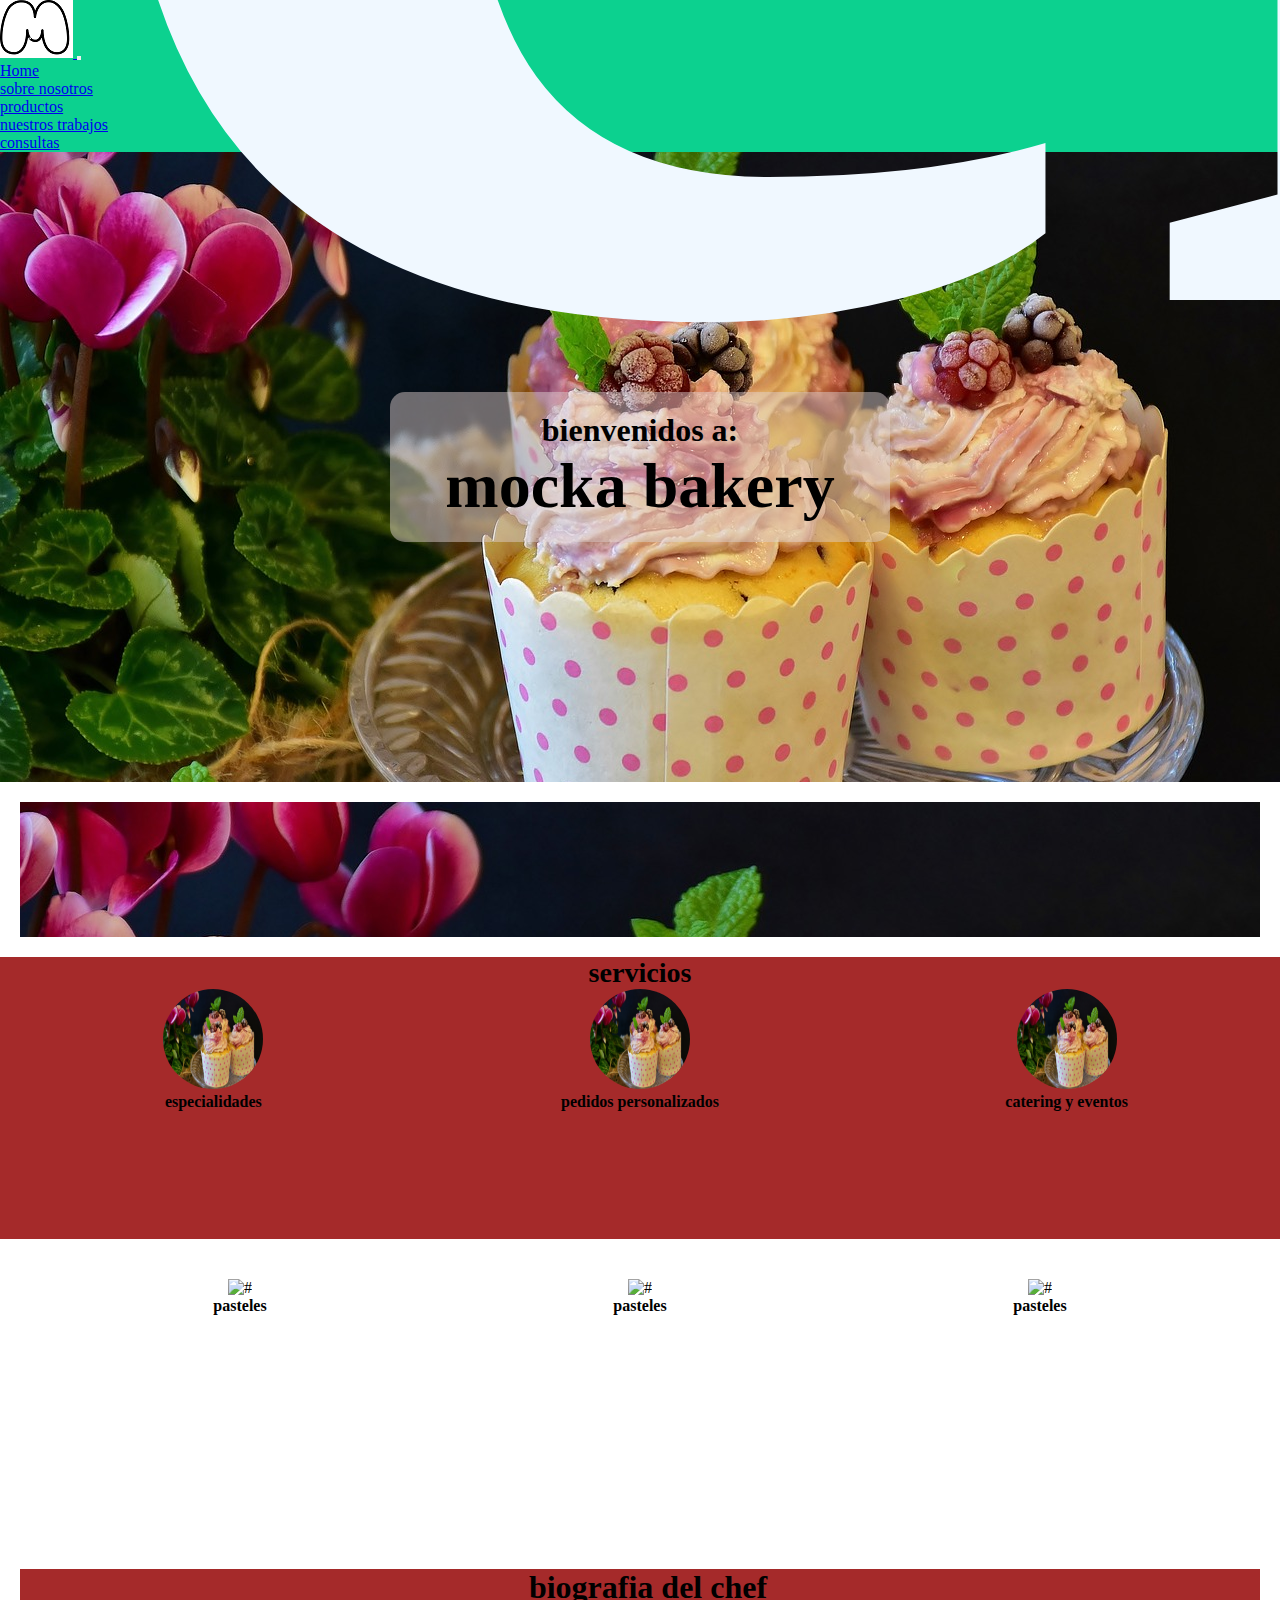
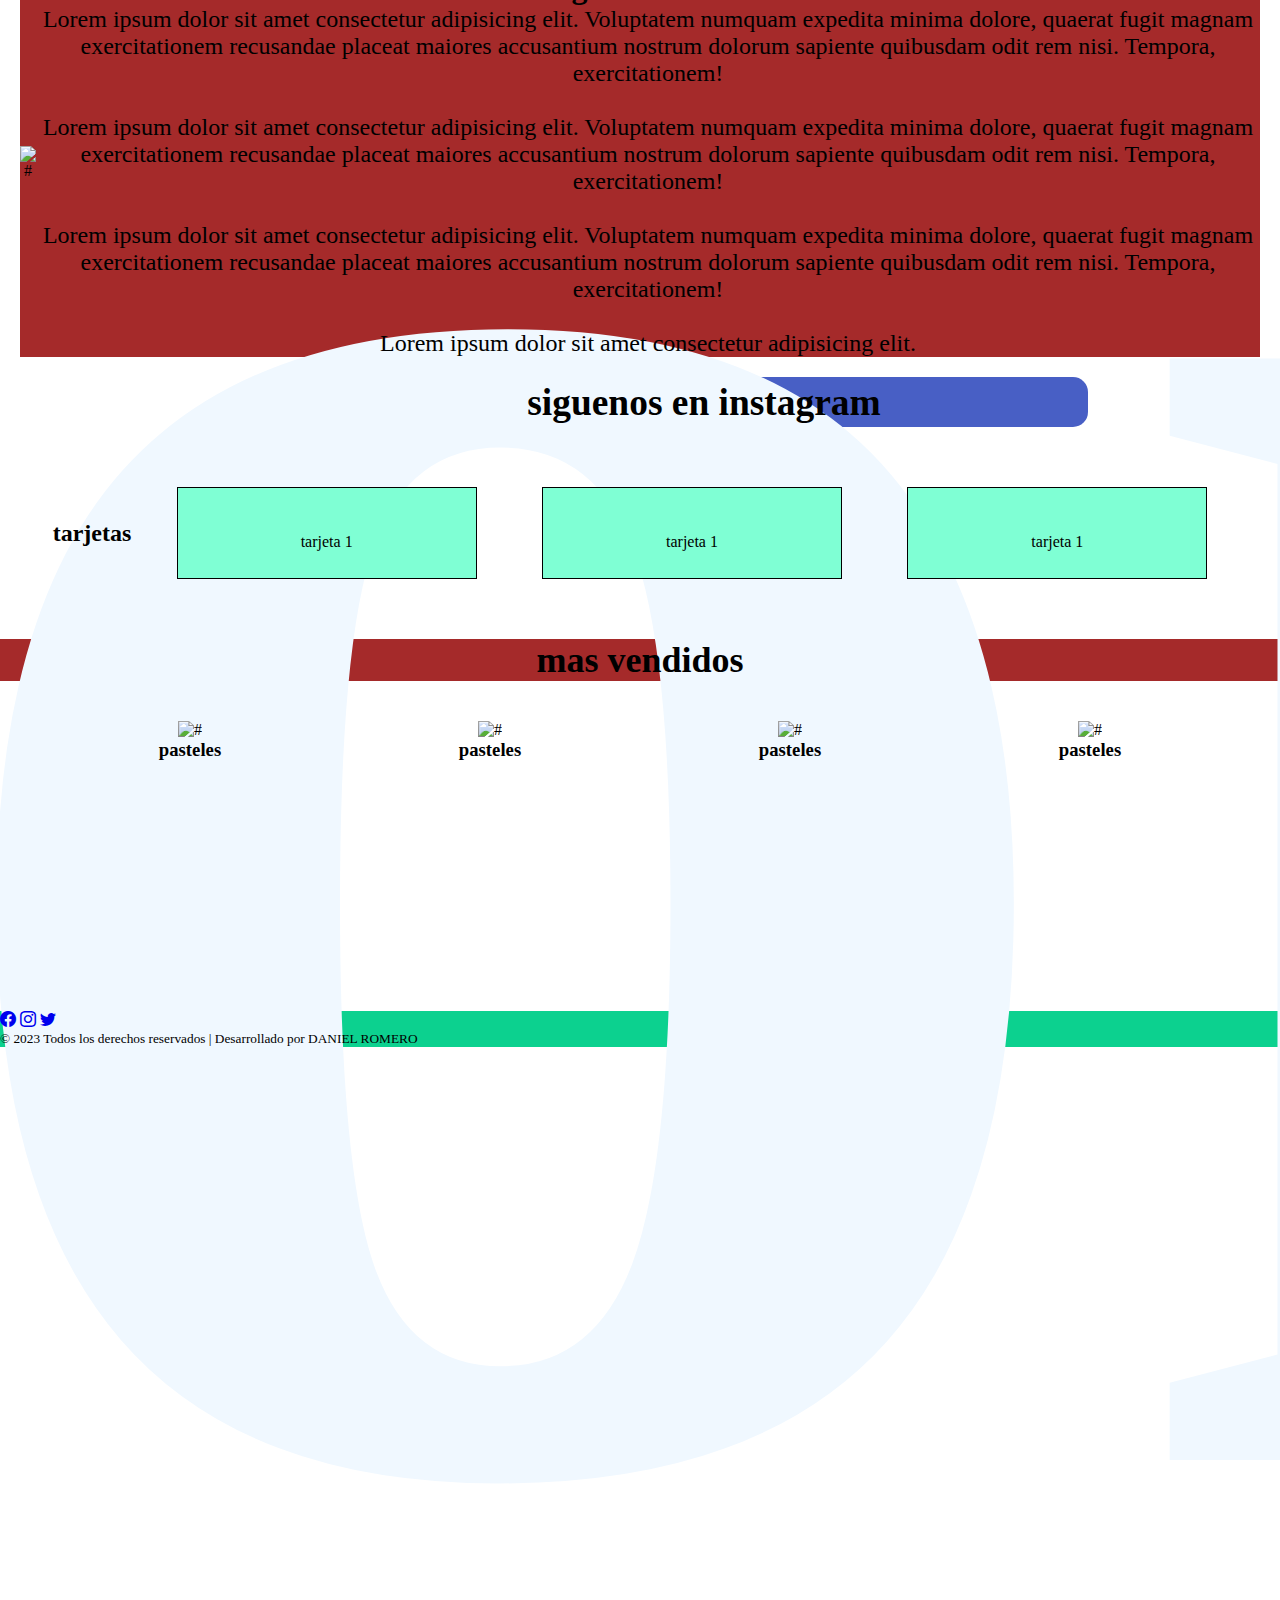
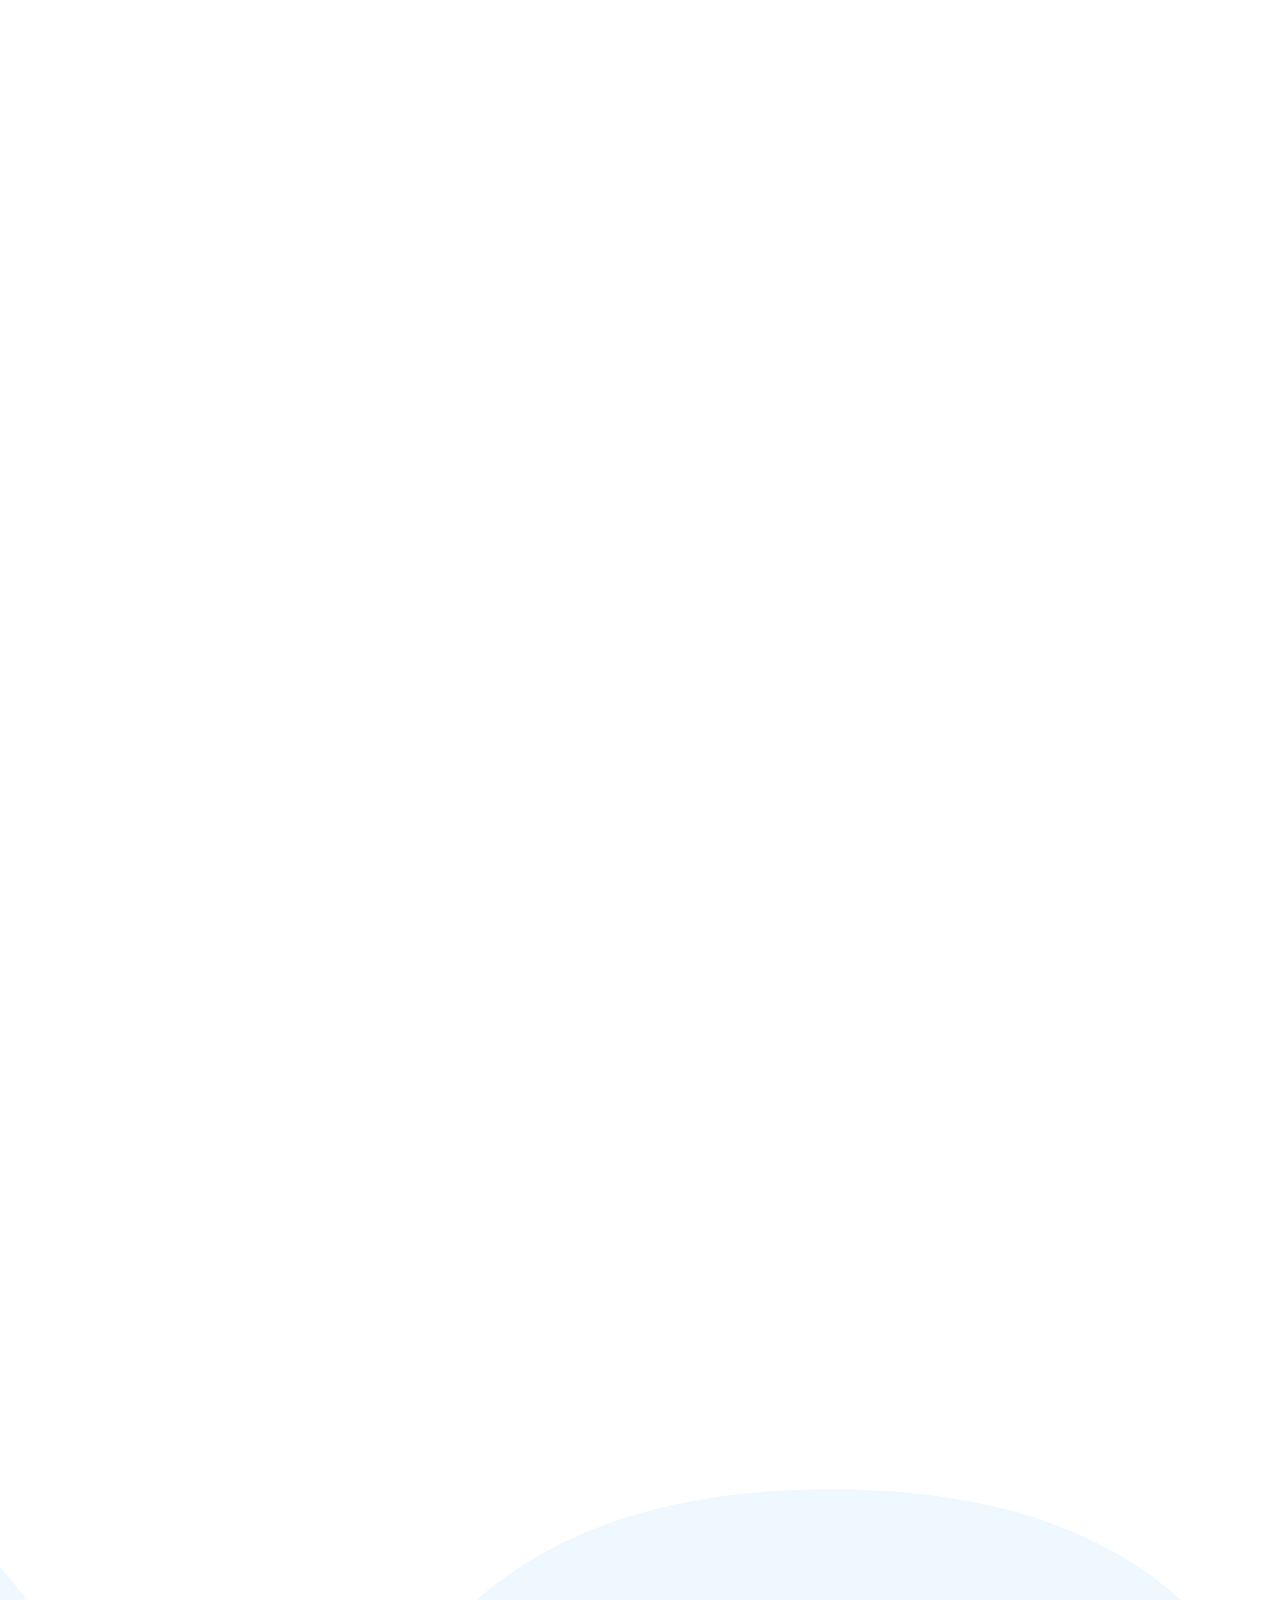
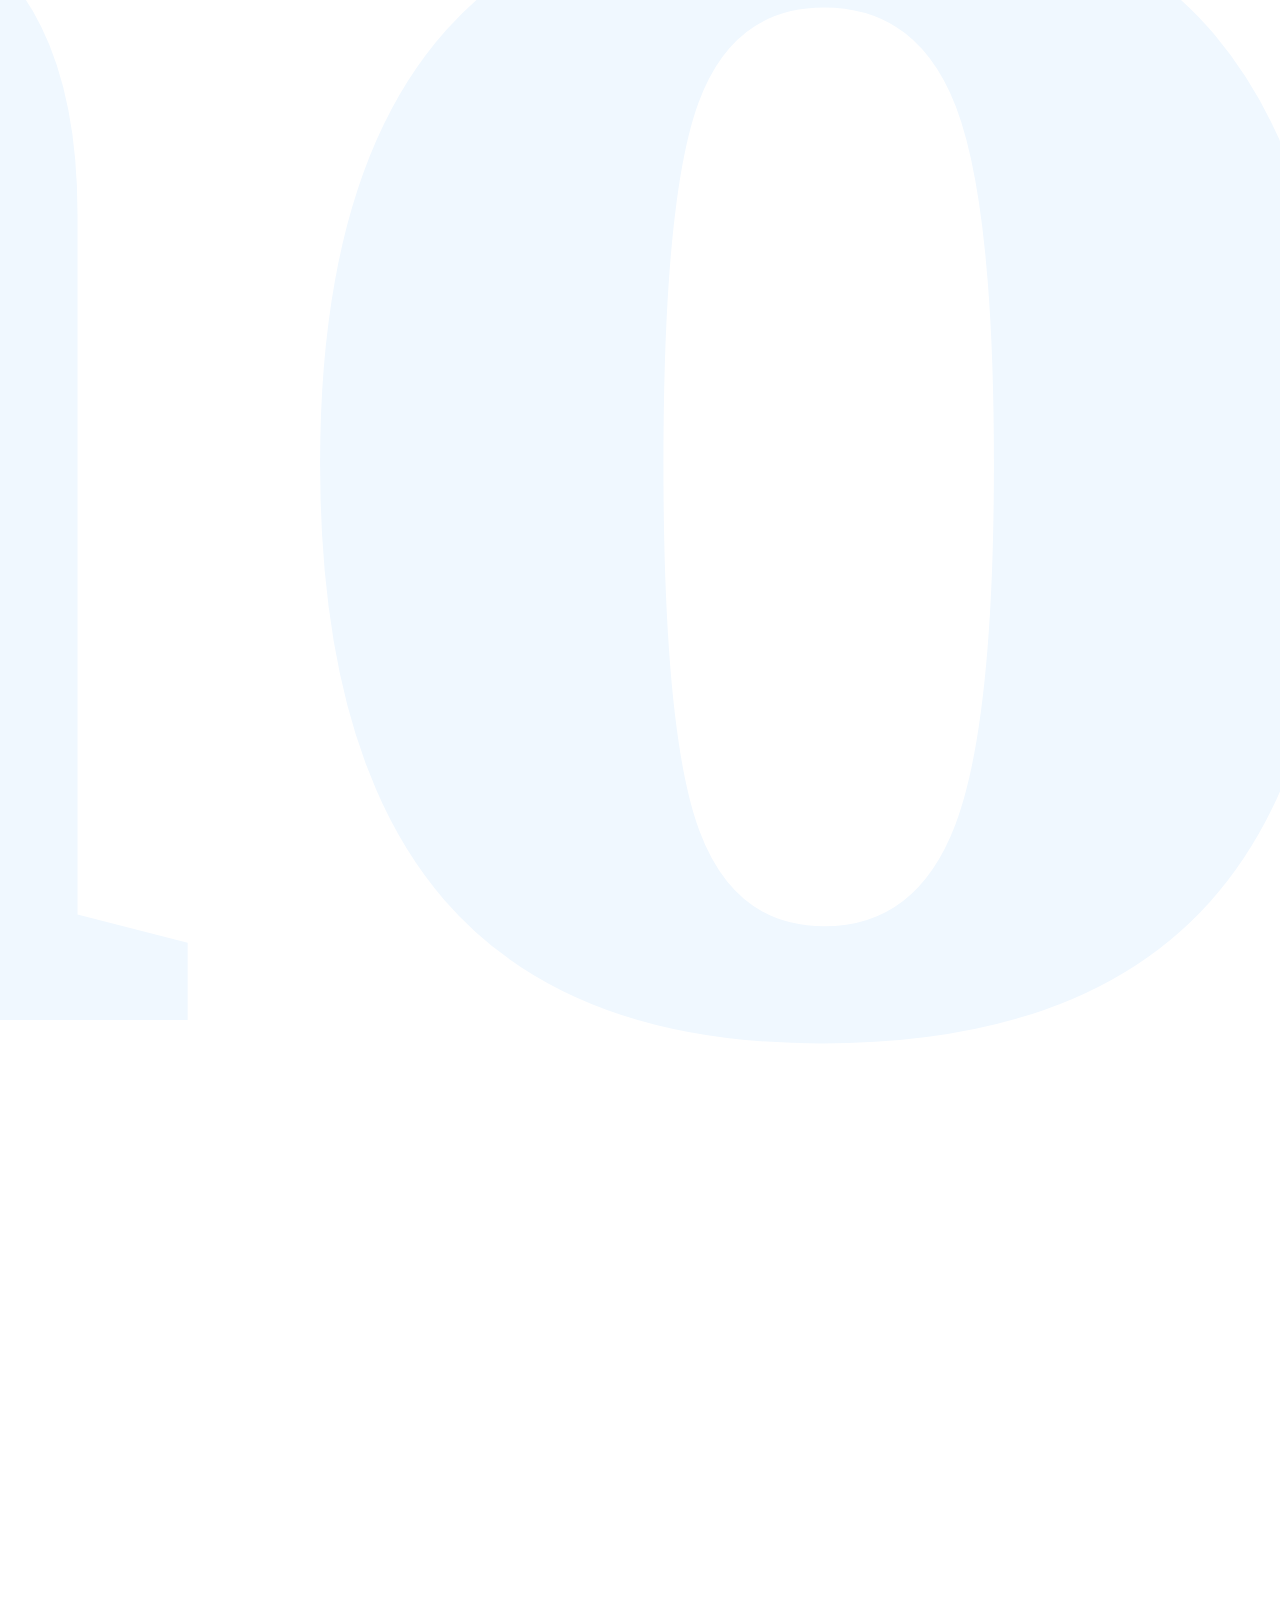
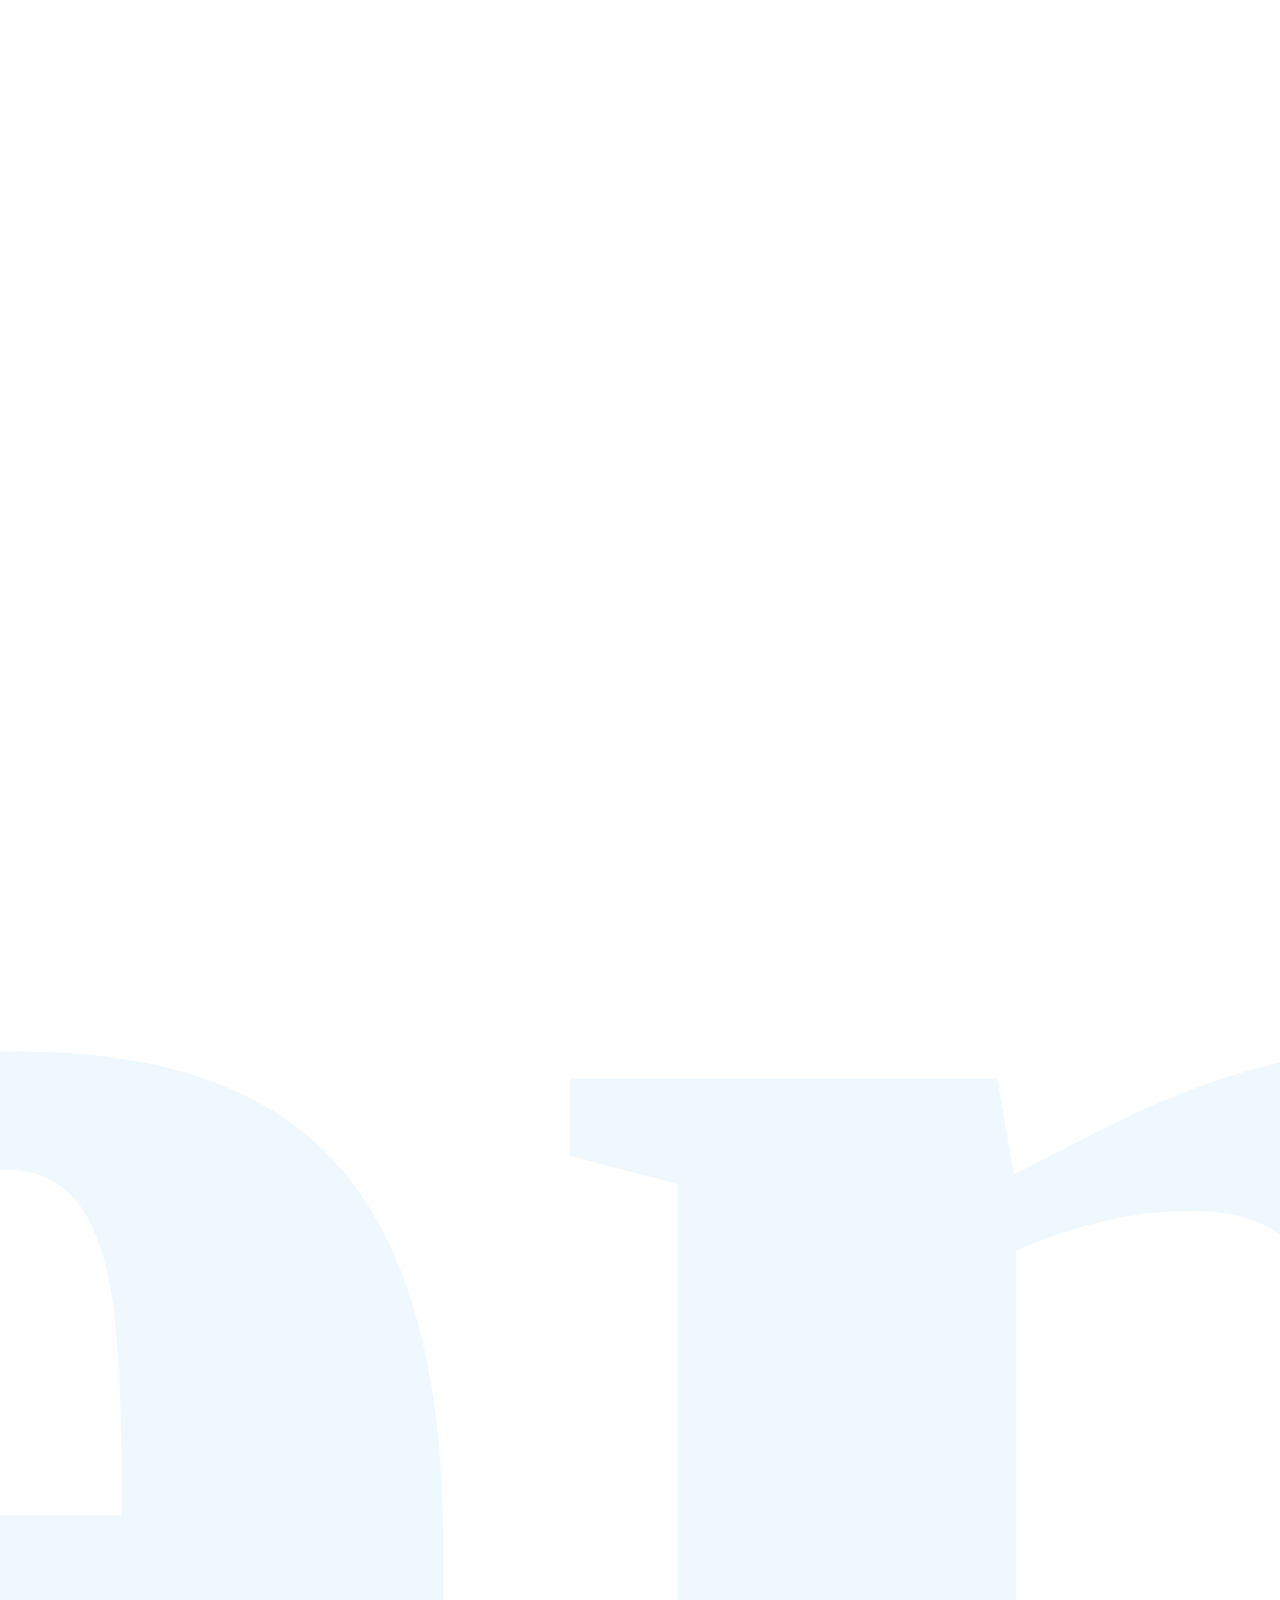
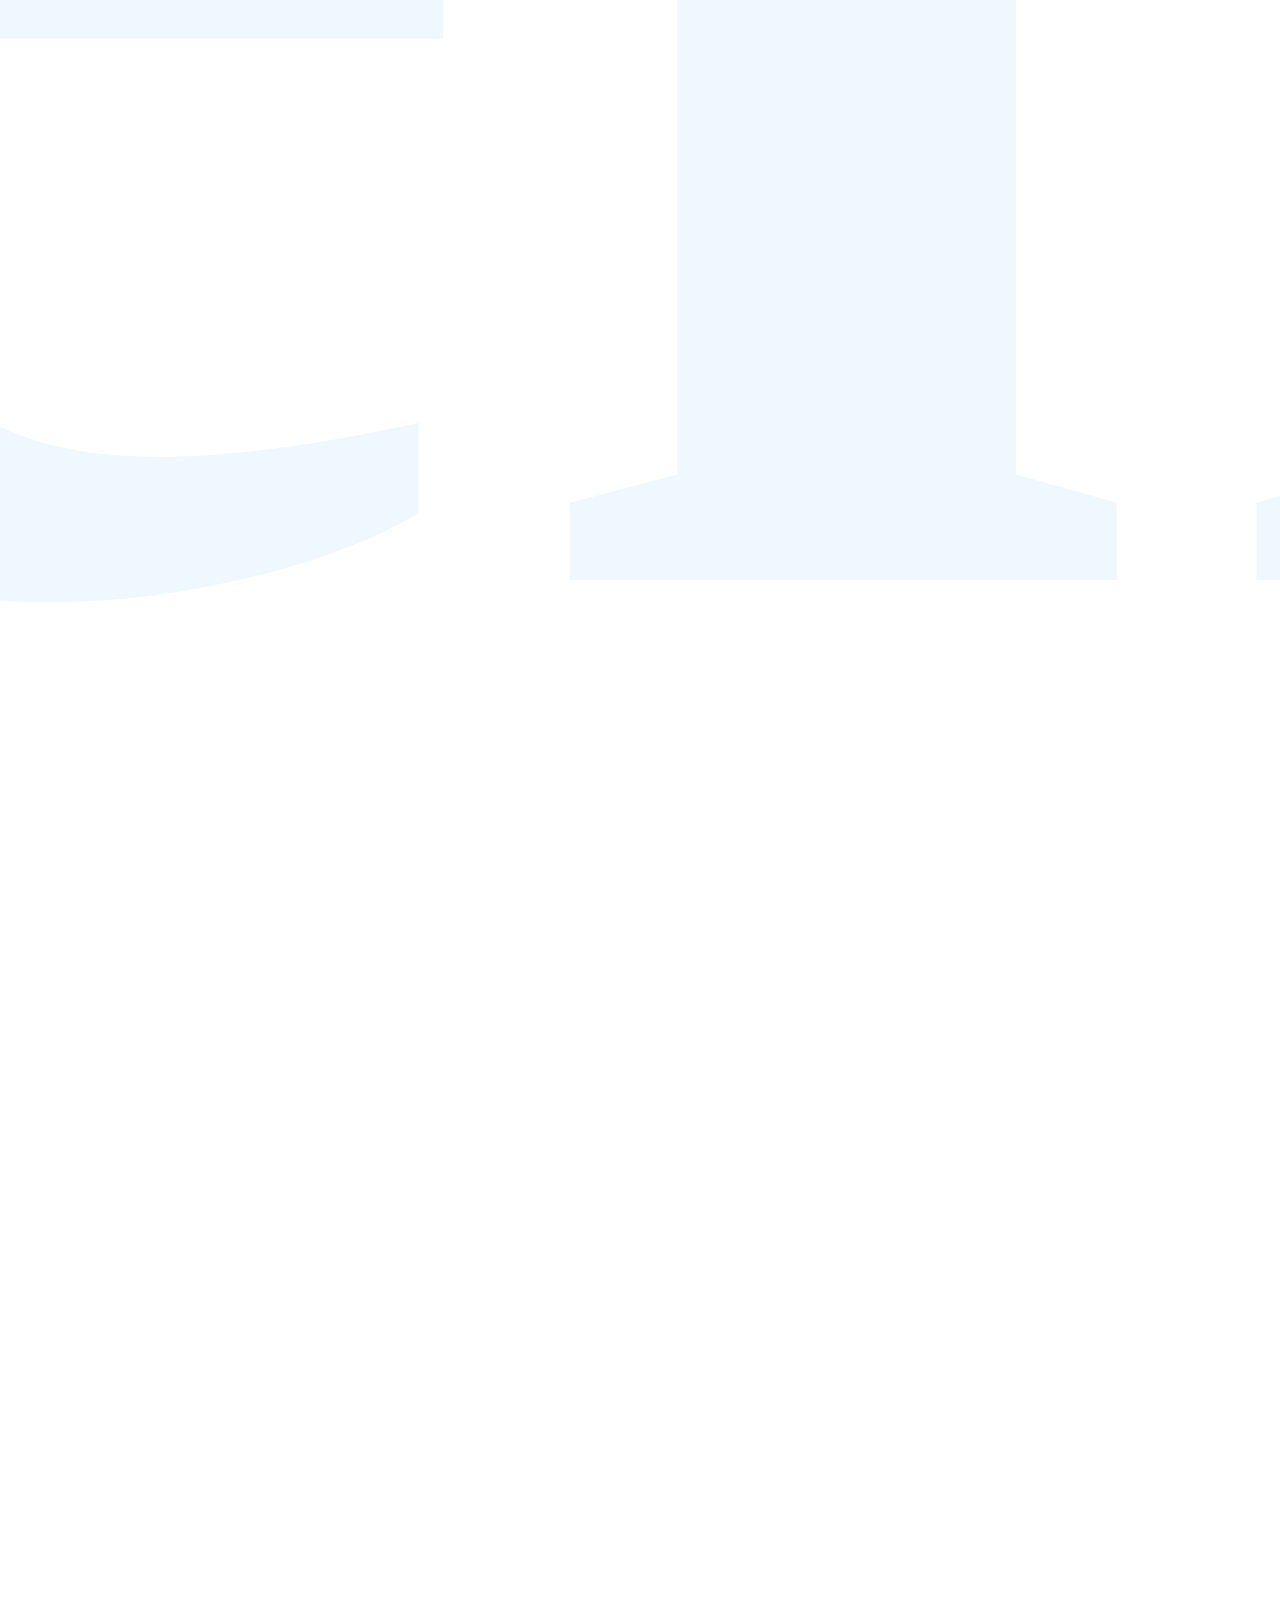
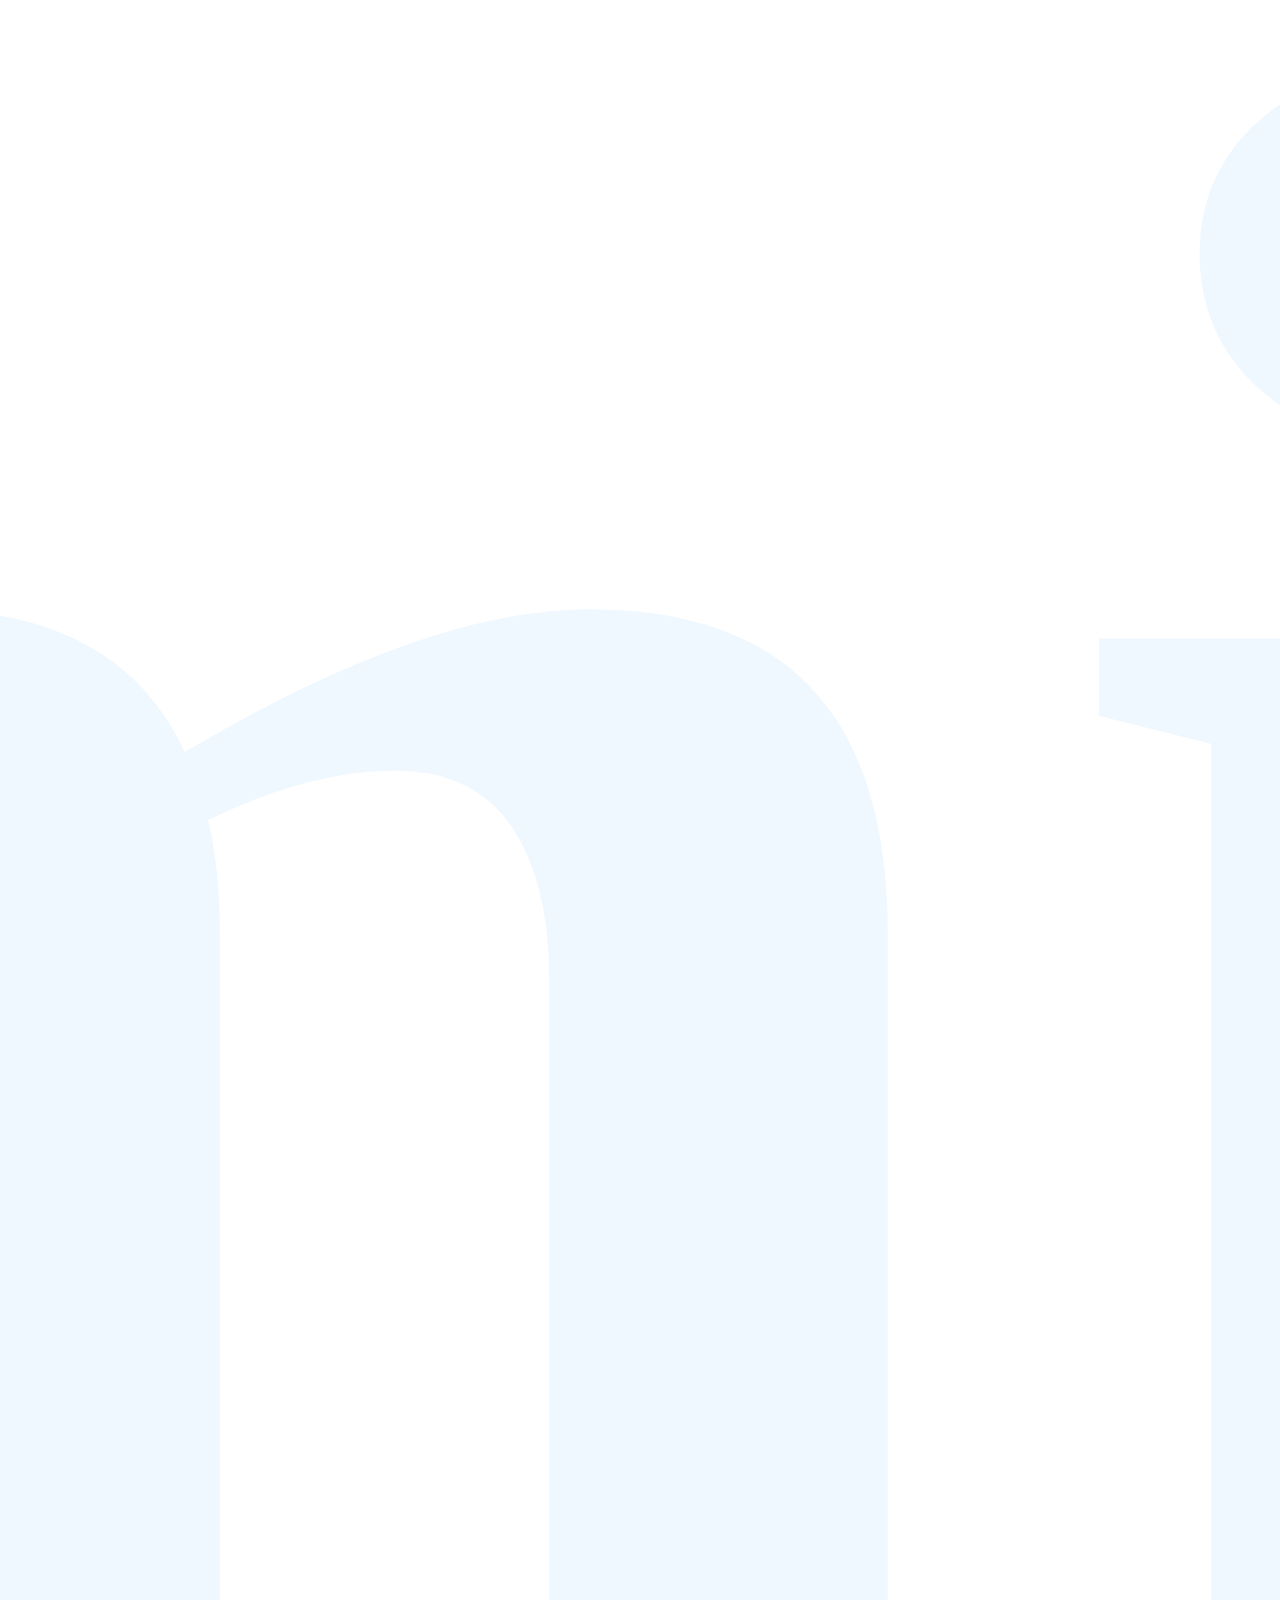
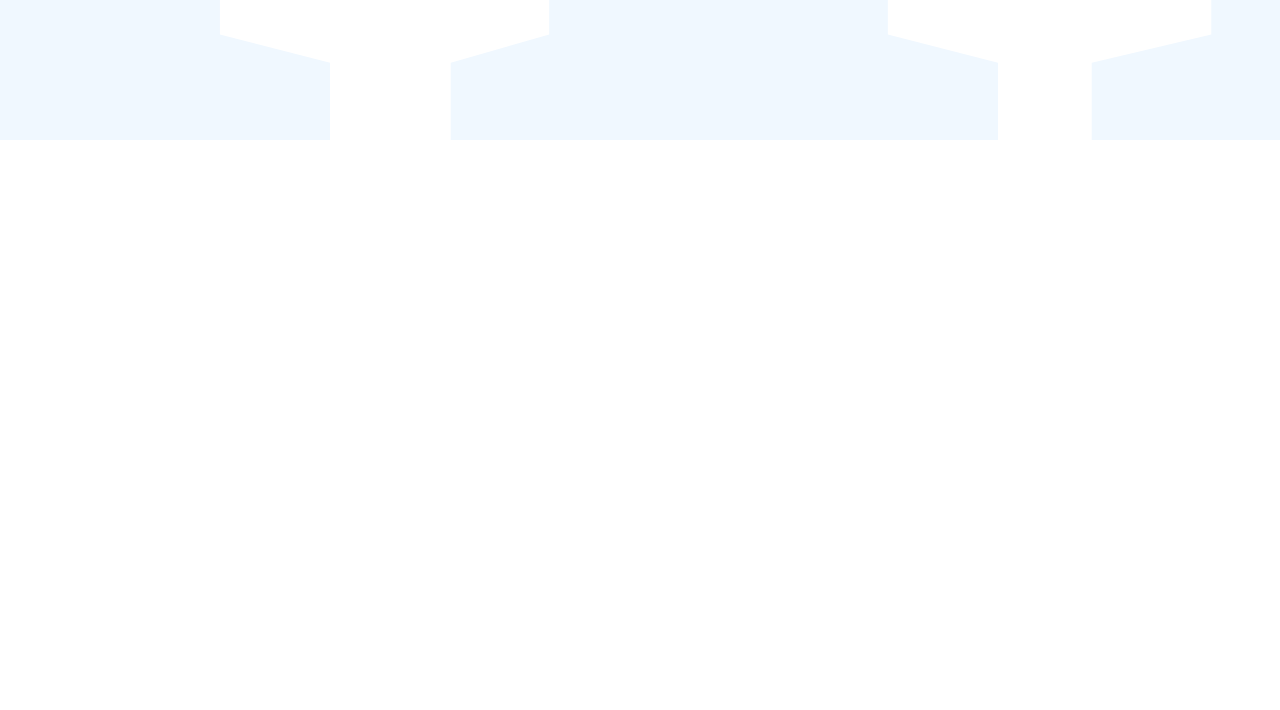
==== index.html @ 71e00505 "se agragan las carpetas del proyecto" ====
<!DOCTYPE html>
<html lang="es">
<head>
    <meta charset="UTF-8">
    <meta http-equiv="X-UA-Compatible" content="IE=edge">
    <meta name="viewport" content="width=device-width, initial-scale=1.0">
    <link href="https://cdn.jsdelivr.net/npm/bootstrap@5.3.0-alpha3/dist/css/bootstrap.min.css" rel="stylesheet" integrity="sha384-KK94CHFLLe+nY2dmCWGMq91rCGa5gtU4mk92HdvYe+M/SXH301p5ILy+dN9+nJOZ" crossorigin="anonymous">
    <link rel="stylesheet" href="https://cdn.jsdelivr.net/npm/bootstrap-icons@1.10.3/font/bootstrap-icons.css">
    <link rel="stylesheet" href="../css/style.css">
    <title>mocka bakery</title>
</head>

<body>
<!--============BARRA DE NAVEGACION============-->
  <header class="navbar navbar-expand-lg bg-body-tertiary border-bottom ">
    <div class="container"> <!--para que ocupe el 100% le agregamos -fluid al container-->
      <a class="navbar-brand" href="#">
       <img src="img/logo-provi.png" alt="" class="w-75">
       </a>
        <button class="navbar-toggler" type="button" data-bs-toggle="collapse" data-bs-target="#navbarNavDropdown" aria-controls="navbarNavDropdown" aria-expanded="false" aria-label="Toggle navigation">
          <span class="navbar-toggler-icon"></span>
        </button>
      <nav class="collapse navbar-collapse justify-content-end" id="navbarNavDropdown">
          <ul class="navbar-nav">
            <li class="nav-item">
              <a class="nav-link active" aria-current="page" href="#">Home</a>
            </li>
            <li class="nav-item">
              <a class="nav-link"  href="./pages/sobre-nosotros.html">sobre nosotros</a>
            </li>
            <li class="nav-item">
              <a class="nav-link" href="./pages/productos.html">productos</a>
            </li>
            <li class="nav-item">
              <a class="nav-link" href="./pages/nuestros-trabajos.html">nuestros trabajos</a>
            </li>
            <li class="nav-item">
              <a class="nav-link" href="./pages/consultas.html">consultas</a>
            </li>   
          </ul>
      </nav>
    </div>
  </header>

  <main>
    <section class="portada-index">
      <div class="portada-texto-index">
        <h1>bienvenidos a: <br>
          <span class="palabra-destacada">mocka bakery</span>
        </h1>
      </div>   
    </section>

    <section class="frase-index">
      <h2>pasteles y postres hecho con amor y en familia</h2>
    </section>

<!--===================SERVICIOS=========================-->

    <div class="texto-servicio">
      <h3>servicios</h3>
    </div>

    <section class="servicios">
      <div class="tarjetas-servicios">
          <img src="./img/portada-index-prov.jpg" alt="#">
          <h4>especialidades</h4>
      </div>
      <div class="tarjetas-servicios">
          <img src="./img/portada-index-prov.jpg" alt="#">
          <h4>pedidos personalizados</h4>
      </div>
      <div class="tarjetas-servicios">
          <img src="./img/portada-index-prov.jpg" alt="#">
          <h4>catering y eventos</h4>
      </div>
    </section>

<!--===============PRODUCTOS==============-->
  <section class="productos-index">
      <div class="tarjeta-producto-index">
          <img src="./img/pastelero-uniforme-decora-pastel.jpg" alt="#">
          <h4>pasteles</h4>
      </div>

       <div class="tarjeta-producto-index">
          <img src="./img/pastelero-uniforme-decora-pastel.jpg" alt="#">
          <h4>pasteles</h4>
       </div>

      <div class="tarjeta-producto-index">
          <img src="./img/pastelero-uniforme-decora-pastel.jpg" alt="#">
          <h4>pasteles</h4>
      </div>
  </section>

  <section class="seccion-chef">
      <div>
          <img src="./img/cocinero-sexo-masculino-joven-confiado-que-lleva-uniforme-cocinero-vidrios-que-cruzan-manos.jpg" alt="#">
      </div>
      <div class="biografia-chef">
          <h2 class="titulos-medianos">biografia del chef</h2>
          <p>Lorem ipsum dolor sit amet consectetur adipisicing elit. Voluptatem numquam expedita minima dolore, quaerat fugit magnam exercitationem recusandae placeat maiores accusantium nostrum dolorum sapiente quibusdam odit rem nisi. Tempora, exercitationem!
          <br><br>
          Lorem ipsum dolor sit amet consectetur adipisicing elit. Voluptatem numquam expedita minima dolore, quaerat fugit magnam exercitationem recusandae placeat maiores accusantium nostrum dolorum sapiente quibusdam odit rem nisi. Tempora, exercitationem!
          <br><br>
          Lorem ipsum dolor sit amet consectetur adipisicing elit. Voluptatem numquam expedita minima dolore, quaerat fugit magnam exercitationem recusandae placeat maiores accusantium nostrum dolorum sapiente quibusdam odit rem nisi. Tempora, exercitationem!
          <br><br>
          Lorem ipsum dolor sit amet consectetur adipisicing elit. 
          </p>
      </div>
  </section>

  <section class="frase-instagram">
      <h3>siguenos en instagram</h3>
  </section>

  <section class="tarjetas-index">
      <h2>tarjetas</h2>
      <div class="tarjetas-metodos">
          <p>tarjeta 1</p>
      </div>
      <div class="tarjetas-metodos">
          <p>tarjeta 1</p>
      </div>
      <div class="tarjetas-metodos">
          <p>tarjeta 1</p>
      </div>  
  </section>

<!--=============MAS VENDIDOS===============--> 

  <div class="mas-vendidos">
      <h2>mas vendidos</h2>
  </div>

  <section class="mas-vendidos-index">

      <div class="producto-ind">
          <img src="./img/pastelero-uniforme-decora-pastel.jpg" alt="#">
          <h3>pasteles</h3>
      </div>

      <div class="producto-ind">
          <img src="./img/pastelero-uniforme-decora-pastel.jpg" alt="#">
          <h3>pasteles</h3>
      </div>

      <div class="producto-ind">
          <img src="./img/pastelero-uniforme-decora-pastel.jpg" alt="#">
          <h3>pasteles</h3>
      </div>

      <div class="producto-ind">
          <img src="./img/pastelero-uniforme-decora-pastel.jpg" alt="#">
          <h3>pasteles</h3>
      </div>

  </section>
</main>

<!--=============FOOTER===============--> 
<footer class="bg-body-tertiary p-3">
      <div class="container text-center">
          <nav class="d-flex justify-content-evenly"> 
              <a href="https://facebook.com" target="_blank"><i class="bi bi-facebook fs-3"></i></a>
              <a href="https://instagram.com" target="_blank"><i class="bi bi-instagram fs-3"></i></a>
              <a href="https://twitter.com" target="_blank"><i class="bi bi-twitter fs-3"></i></a>
          </nav>
          <small class="text-white">
                    &copy; 2023 Todos los derechos reservados | Desarrollado por DANIEL ROMERO</small>
      </div>
</footer>
  
    
  <script src="https://cdn.jsdelivr.net/npm/bootstrap@5.3.0-alpha3/dist/js/bootstrap.bundle.min.js" integrity="sha384-ENjdO4Dr2bkBIFxQpeoTz1HIcje39Wm4jDKdf19U8gI4ddQ3GYNS7NTKfAdVQSZe" crossorigin="anonymous"></script>
</body>
</html>
---- css/style.css ----
* {
    margin: 0;
    padding: 0;
    box-sizing: border-box;
   }

   /*para eliminar viñetas*/
ul, ol{
    list-style: none;
    color: #0e0d0d;
}


.bg-body-tertiary{
    background-color:rgb(12, 209, 143) !important
}

.bg-nosotros{
    background-color: rgb(32, 207, 207);
}

.tarjeta-staff{
    width: 15rem;
    background-color: rgb(204, 243, 250);
    border-radius: 10%;
}


/** portada**/

.portada-index{
    height: 70vh;
    background-image: url(../img/portada-index-prov.jpg);
    background-size: cover;
    background-position: center;

    display: flex;
    justify-content: center;
    align-items: center;
}

.portada-texto-index{
   background-color: rgba(224, 210, 210, 0.479);
   font-family: "roboto Condensed";
    width: 500px;
    height: 150px;
    border-radius: 15px;

    text-align: center;

    display: flex;
    justify-content:center;
    align-items: center;
}

.palabra-destacada{
    font-size: 4rem;
}



.frase-index{
    font-family:"roboto Condensed";
    height: 15vh;
    background-color: rgba(211, 55, 128, 0.603);
    margin: 20px;
    border: 10px;
    
    text-align: center;

    display: flex;
    justify-content:center;
    align-items: center;
    font-size: 100rem;
    color: aliceblue;
}



@media (min-width:768px) {
    .frase-index{
        background-image: url(../img/portada-index-prov.jpg);
    }

}


/**============nuestros productos=========**/

.produto-tortas{
    display: flex;
    flex-direction: column;
    align-items: center;

    gap: 30px;

}

.produto-tortas img{
    width: 95%;
    height: 300px;
}

@media (min-width:768px){
    .produto-tortas{
        display: grid;
        grid-template-columns: repeat(2, 1fr);
        grid-template-rows: repeat();

        padding: 15px;
    }

}

@media (min-width:1024px){
    .produto-tortas{
        display: grid;
        grid-template-columns: repeat(4, 1fr);
        grid-template-rows: repeat();

        padding: 15px;
    }
}


/**galeria trabajos*/

#galeria .col-lg-4{
    margin: 0 !important;
    padding: 25px;
}

#galeria img{
    width:100%;
    height: 350px;
    border: 5px solid #ccc;
    float: left;
    margin: 15px;
    -webkit-transition: margin 0.5s ease-out;
    -moz-transition: margin 0.5s ease-out;
    -o-transition: margin 0.5s ease-out;
}
#galeria img:hover {
    border: 5px solid #fff;
    margin-top: 2px;
}

/*========servicios=======*/
.texto-servicio{
    background-color: brown;
    font-size: 1.5rem;
    display: flex;
    justify-content: center;
}

.servicios{
    background-color: brown;
    margin-bottom: 20px ;
    display: flex;
    justify-content:space-around;
    align-items:center;
    text-align: center;
}

.tarjetas-servicios {
    width: 250px;
    height: 250px;
}

.tarjetas-servicios img{
    width: 100px;
    height: 100px;
    border-radius: 50%;
}

/**PRODUCTOS INDEX**/

.productos-index{
    margin: 40px;
    display: flex;
    justify-content:space-around;
    align-items:center;
    text-align: center;
}

.tarjeta-producto-index {
    width: 250px;
    height: 250px;
}

.tarjeta-producto-index img{
    width: 100%;
    height: 100%;
}

/* ----seccion chef */

.seccion-chef{
    background-color: brown;
    margin: 20px ;
    display: flex;
    justify-content:baseline;
    align-items:center;
    text-align: center;
  }
  .seccion-chef img{
    width: 100%;
    height: 800px;
  }

.biografia-chef{
    font-family: 'Inter';
    font-size: 1.5rem;

}
.titulos-medianos{
    font-family:"roboto Condensed" ;
    font-size: 2rem;
}

/* frase instragram */

.frase-instagram{
        background-color: rgba(18, 48, 180, 0.774);
        width: 60%;
        height: 50px;
        margin-left: 25%;
        border: 10px;
        border-radius: 15px;
        
        text-align: center;
    
        display: flex;
        justify-content:center;
        align-items: center;
        font-size: 2rem;
    }

    /* tarjetas */

.tarjetas-index{
   
    margin: 20px;
    padding: 20px;
    display: flex;
    justify-content:space-around;
    align-items:center;
    text-align: center;
    
}

.tarjetas-metodos {
    background-color: aquamarine;
    width: 25%;
    height: 10px;
    margin: 20px;
    padding: 45px;
    border-color: black;
    border-width: 1px;
    border-style: solid;
    }

    /* mas vendidos */
.mas-vendidos{
    background-color: brown;
    font-size: 1.5rem;
    display: flex;
    justify-content: center;
    }

.mas-vendidos-index{
    margin: 40px;
    display: flex;
    justify-content:space-around;
    align-items:center;
    text-align: center;
    }
    
.producto-ind{
        width: 250px;
        height: 250px;
    }
.producto-ind img{
        width: 100%;
        height: 100%;
    }


    /**formulario*/

    .formulario{
        background: #18bedb;
        -webkit-background-size: cover;
        background-size: cover;
        background-attachment: fixed;
    }
    .contenedor .form .form-header .form-title{
        font-weight: normal;
        font-family: 'Roboto Condensed', sans-serif;
        color: #ccc;
    }
    
    .contenedor .form .form-header .form-title span{
    color: #fff;
    
    }
    
    .contenedor .form {
        background: rgba(0,0,0,0. .6);
        width: 90%;
        max-width: 650px;
        margin: auto;
        padding: 5px 35px;
        margin-top: 30px;
        padding-bottom: 30px;
        border-radius: 3px;
    }
    
    .contenedor .form .form-label{
        display: block;
        color: #ff8516;
        font-size: 16px;
        font-family: 'Roboto Condensed', sans-serif;
    
    }
    
    .contenedor .form .form-input .form-textarea{
        background: rgba(0,0,0,0. .7);
        border: none;
        outline: none;
        border-bottom: 2px solid #ff851b;
        width: 100px;
        padding: 12px;
        margin-bottom: 20px;
        border-radius: 2px;
        font-size: 14px;
        color: #fff;
        font-family: roboto;
    }
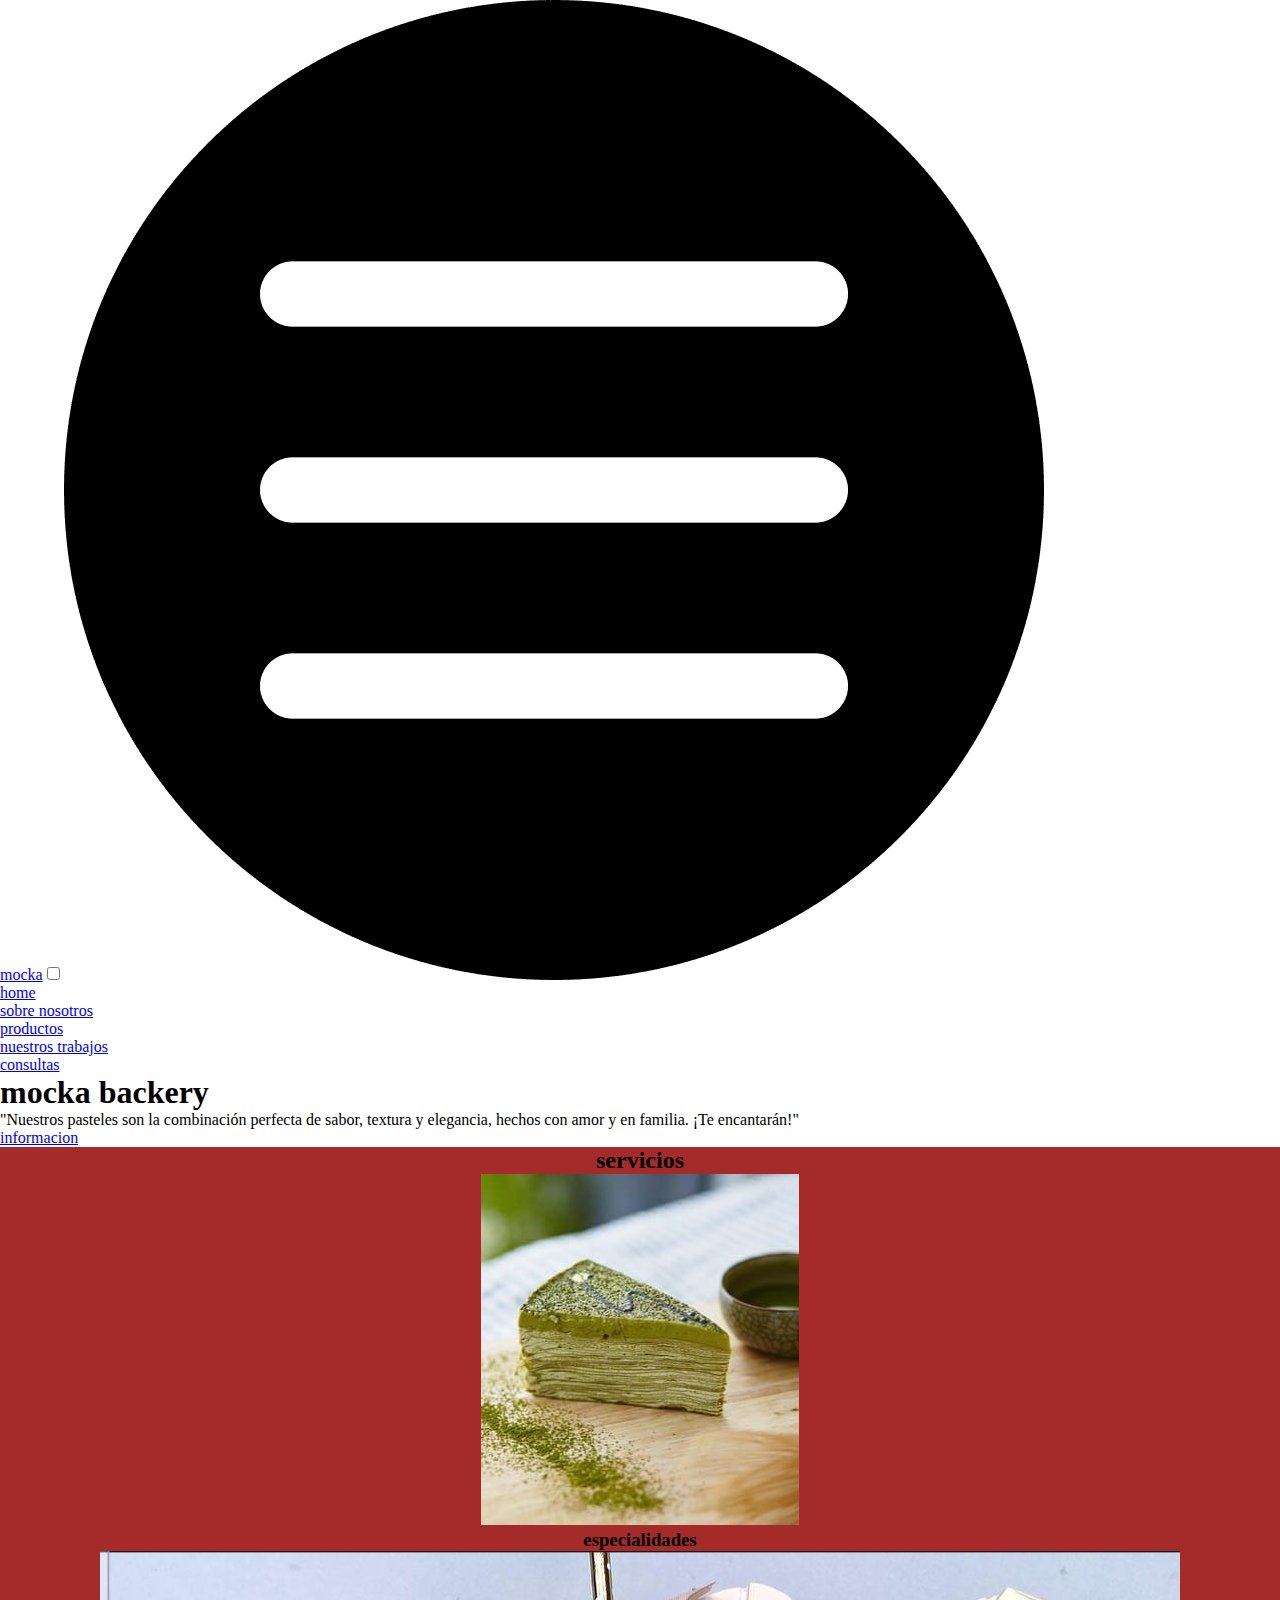
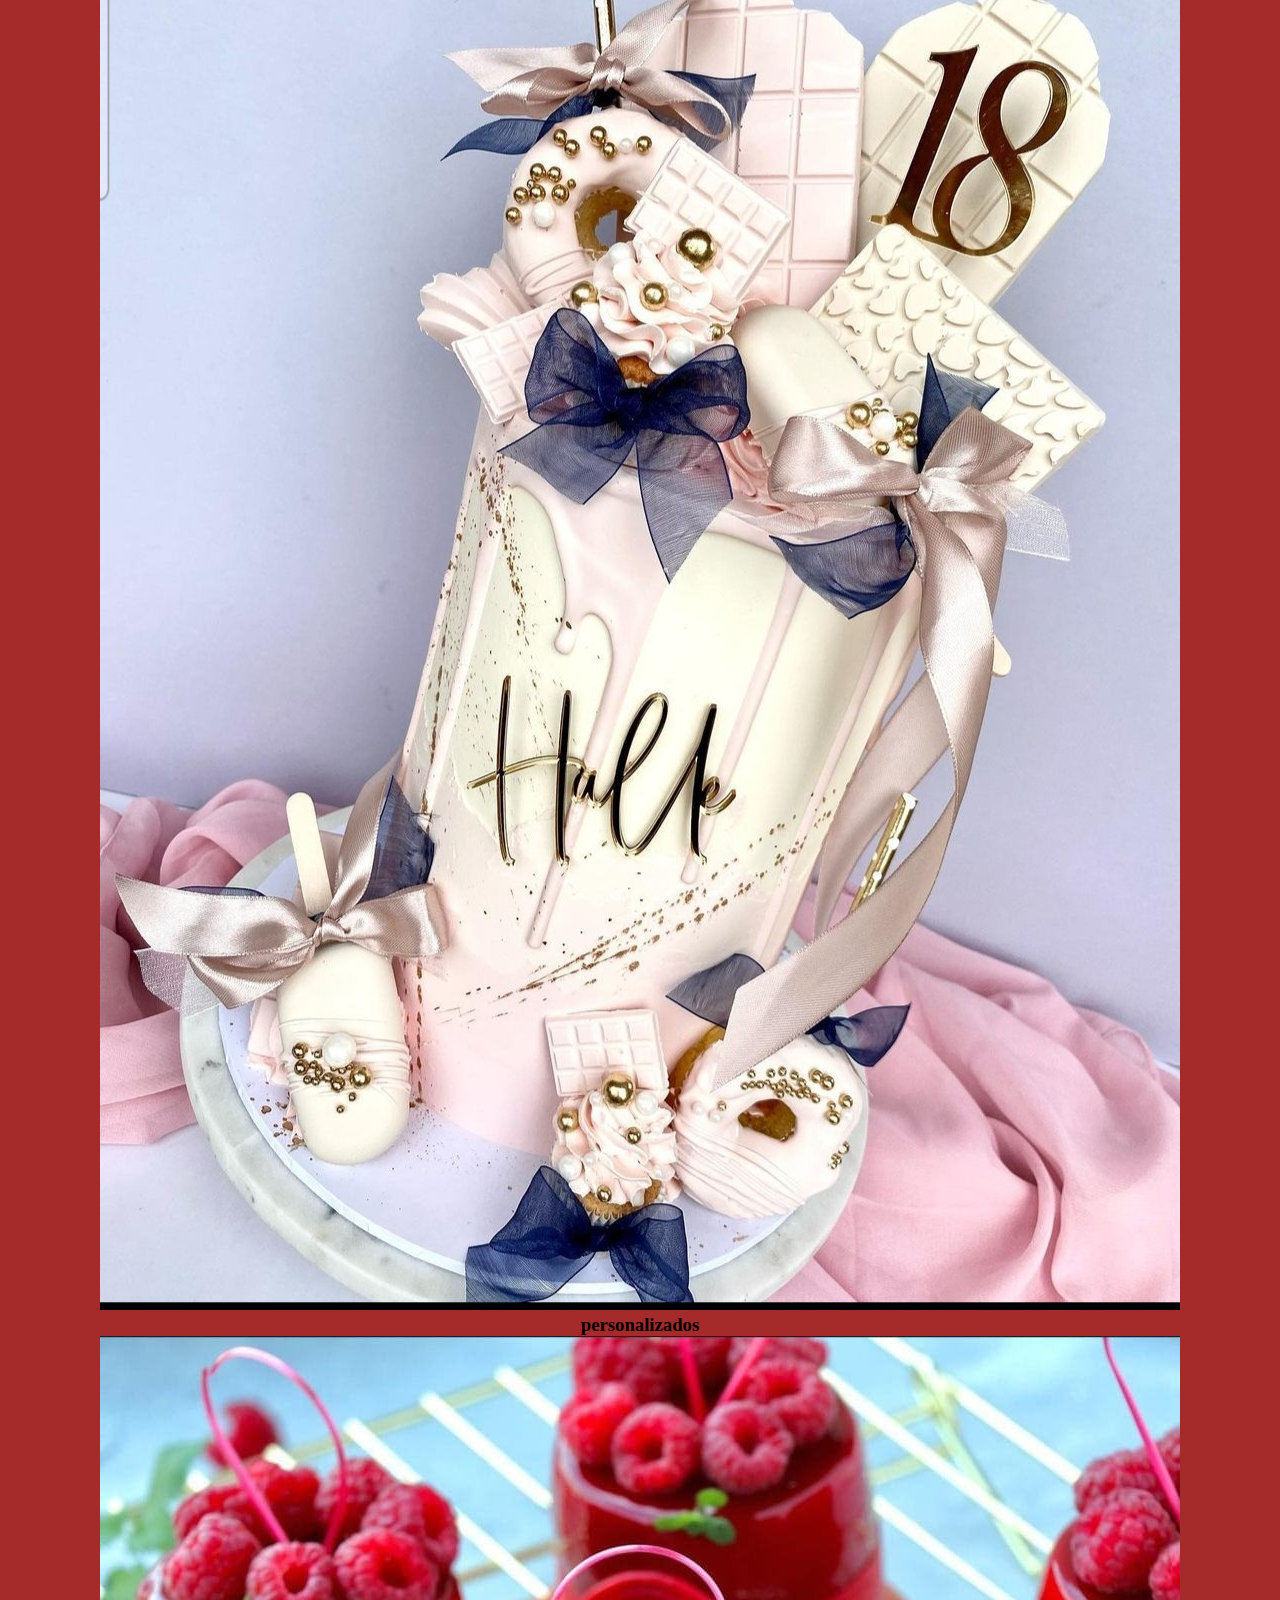
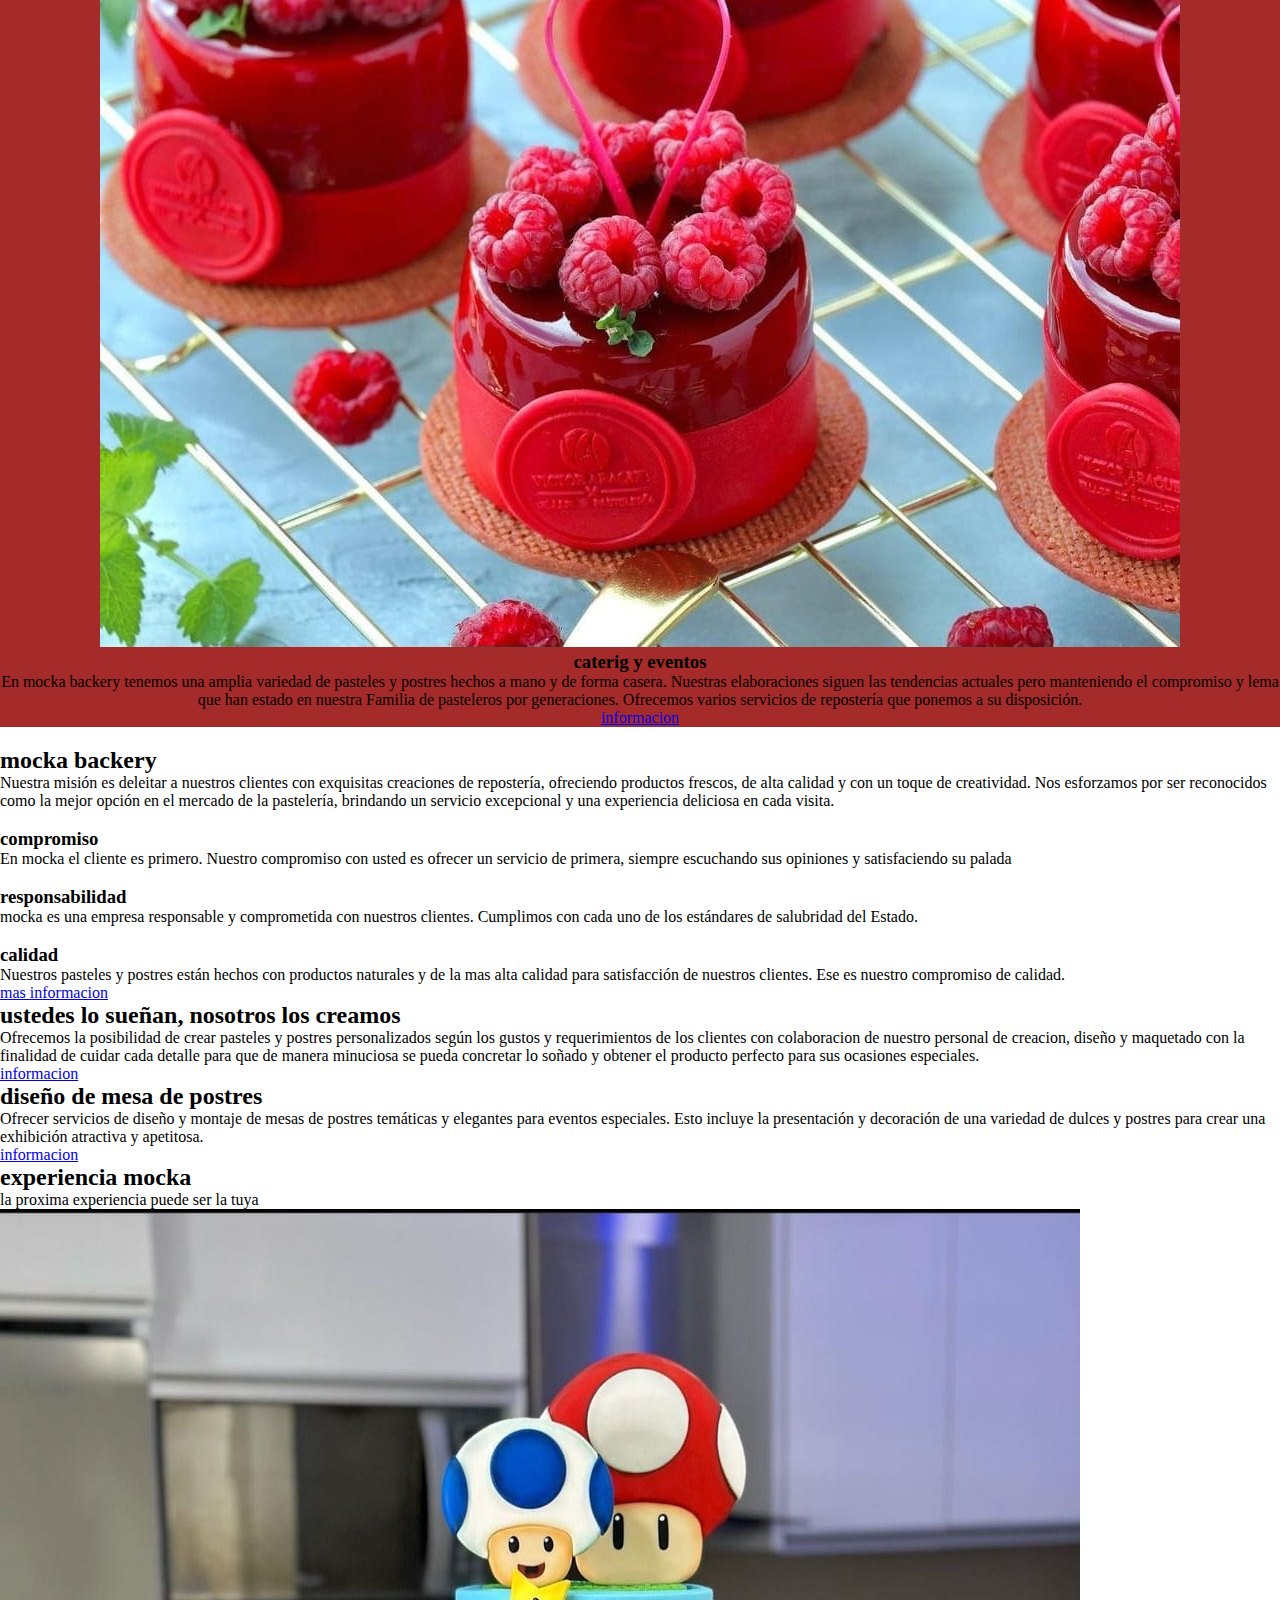
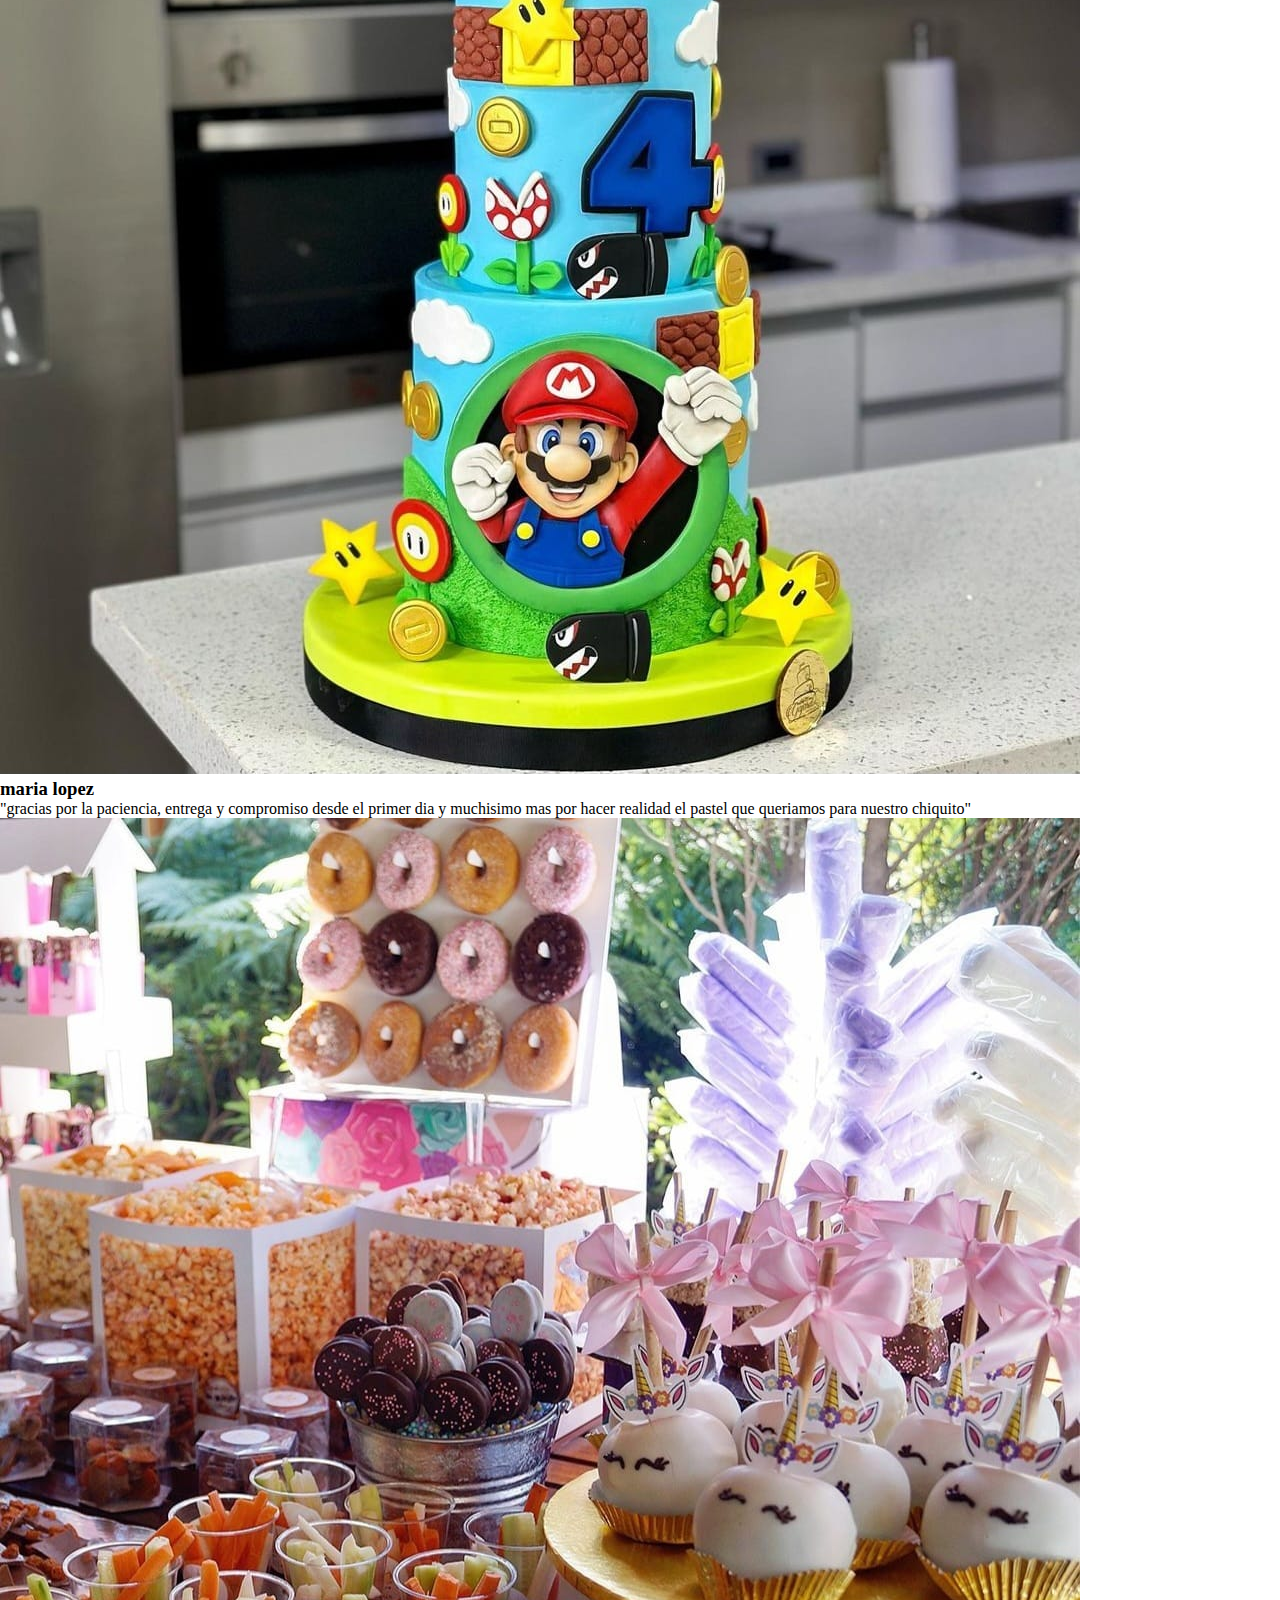
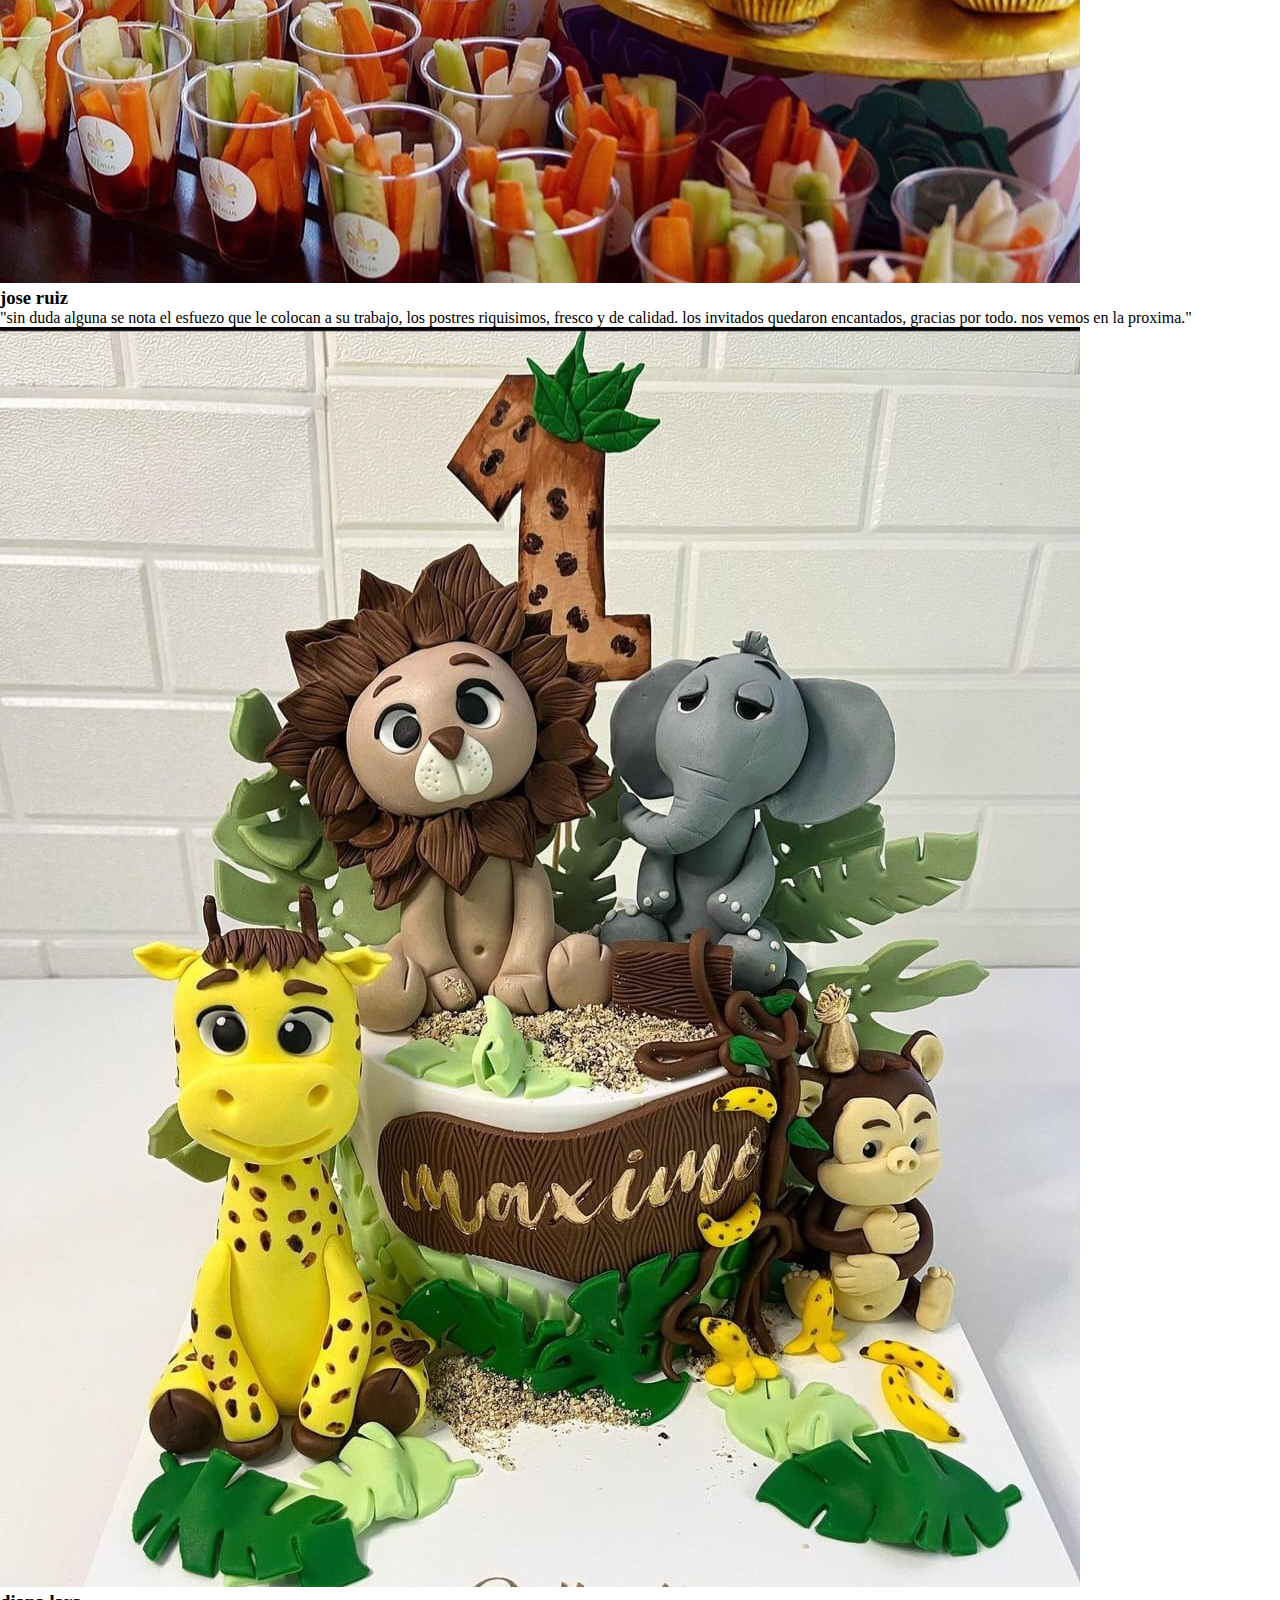
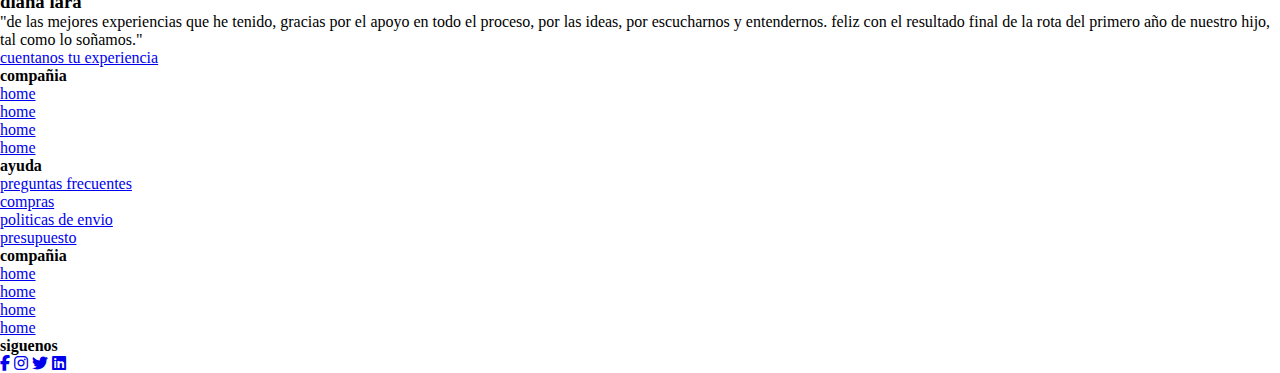
==== commit 9036c9a1: "se modifican las paginas" ====
--- a/index.html
+++ b/index.html
@@ -1,178 +1,259 @@
 <!DOCTYPE html>
-<html lang="es">
+<html lang="en">
 <head>
     <meta charset="UTF-8">
     <meta http-equiv="X-UA-Compatible" content="IE=edge">
-    <meta name="viewport" content="width=device-width, initial-scale=1.0">
-    <link href="https://cdn.jsdelivr.net/npm/bootstrap@5.3.0-alpha3/dist/css/bootstrap.min.css" rel="stylesheet" integrity="sha384-KK94CHFLLe+nY2dmCWGMq91rCGa5gtU4mk92HdvYe+M/SXH301p5ILy+dN9+nJOZ" crossorigin="anonymous">
-    <link rel="stylesheet" href="https://cdn.jsdelivr.net/npm/bootstrap-icons@1.10.3/font/bootstrap-icons.css">
-    <link rel="stylesheet" href="../css/style.css">
-    <title>mocka bakery</title>
+    <meta name="viewport" content="width=
+    , initial-scale=1.0">
+    
+    <!--tipografia-->
+    <link rel="preconnect" href="https://fonts.googleapis.com">
+    <link rel="preconnect" href="https://fonts.gstatic.com" crossorigin>
+    <link href="https://fonts.googleapis.com/css2?family=Poppins:wght@400;500;600;800&family=Roboto:wght@300;400;500;700&display=swap" rel="stylesheet">
+    <!--fin tipografia-->
+    <link rel="stylesheet" href="./css/style.css">
+    <title>las mejores tortas y postres de bariloche| mocka backery</title>
+    <meta name="description" content="te ofrecemos una amplia selección de pasteles y postres de alta calidad y personalizados con delivery gratis en bariloche">
+    <!--libresia para usar iconos-->
+    <link rel="stylesheet" href="https://cdnjs.cloudflare.com/ajax/libs/font-awesome/6.2.1/css/all.min.css">
 </head>
-
 <body>
-<!--============BARRA DE NAVEGACION============-->
-  <header class="navbar navbar-expand-lg bg-body-tertiary border-bottom ">
-    <div class="container"> <!--para que ocupe el 100% le agregamos -fluid al container-->
-      <a class="navbar-brand" href="#">
-       <img src="img/logo-provi.png" alt="" class="w-75">
-       </a>
-        <button class="navbar-toggler" type="button" data-bs-toggle="collapse" data-bs-target="#navbarNavDropdown" aria-controls="navbarNavDropdown" aria-expanded="false" aria-label="Toggle navigation">
-          <span class="navbar-toggler-icon"></span>
-        </button>
-      <nav class="collapse navbar-collapse justify-content-end" id="navbarNavDropdown">
-          <ul class="navbar-nav">
-            <li class="nav-item">
-              <a class="nav-link active" aria-current="page" href="#">Home</a>
-            </li>
-            <li class="nav-item">
-              <a class="nav-link"  href="./pages/sobre-nosotros.html">sobre nosotros</a>
-            </li>
-            <li class="nav-item">
-              <a class="nav-link" href="./pages/productos.html">productos</a>
-            </li>
-            <li class="nav-item">
-              <a class="nav-link" href="./pages/nuestros-trabajos.html">nuestros trabajos</a>
-            </li>
-            <li class="nav-item">
-              <a class="nav-link" href="./pages/consultas.html">consultas</a>
-            </li>   
-          </ul>
-      </nav>
-    </div>
-  </header>
-
-  <main>
-    <section class="portada-index">
-      <div class="portada-texto-index">
-        <h1>bienvenidos a: <br>
-          <span class="palabra-destacada">mocka bakery</span>
-        </h1>
-      </div>   
+  
+<header class="header">
+
+    <div class="menu container">
+        <a href="#" class="logo">mocka</a>
+        <input type="checkbox" id="menu"> 
+        <label for="menu">
+            <img src="img/menu-burguer2.png" class="menu-icono"  alt="">
+        </label>
+        <nav class="navbar">
+            <ul>
+                <li><a href="#">home</a></li>
+                <li><a href="./pages/sobre-nosotros.html">sobre nosotros</a></li>
+                <li><a href="./pages/productos.html">productos</a></li>
+                <li><a href="./pages/nuestros-trabajos.html">nuestros trabajos</a></li>
+                <li><a href="./pages/consultas.html">consultas</a></li>
+                
+            </ul>
+        </nav>
+    </div>
+
+    <div class="header-contenido container">
+        <h1>mocka backery</h1>
+        <p>
+            "Nuestros pasteles son la combinación perfecta de sabor, textura y elegancia, hechos con amor y en familia. ¡Te encantarán!"
+        </p>
+        <a href="#" class="boton-1">informacion</a>
+
+    </div>
+
+</header>
+
+
+<!--=============servicios- conteido mas relevante=========-->
+<main >
+     
+    <section class="servicios">
+
+        <div class="servicios-contenido container">
+
+            <h2>servicios</h2>
+    
+            <div class="servicios-grupo">
+    
+                <div class="servicios-1">
+                    <img src="img/especialidadmac.jpeg" alt="#">
+                    <h3>especialidades</h3>
+                </div>
+    
+                <div class="servicios-1">
+                    <img src="img/personalizados.jpg" alt="#">
+                    <h3>personalizados</h3>
+                </div>
+    
+                <div class="servicios-1">
+                    <img src="img/cateringyeventos.jpeg" alt="#">
+                    <h3>caterig y eventos</h3>
+                </div>
+            </div>
+            <p>
+                En mocka backery tenemos una amplia variedad de pasteles y postres hechos a mano y de forma casera. Nuestras elaboraciones siguen las tendencias actuales pero manteniendo el compromiso y lema que han estado en nuestra Familia de pasteleros por generaciones. Ofrecemos varios servicios de repostería que ponemos a su disposición.
+            </p>
+            <a href="#" class="boton-1">informacion</a>
+    
+        </div>
+
     </section>
 
-    <section class="frase-index">
-      <h2>pasteles y postres hecho con amor y en familia</h2>
-    </section>
-
-<!--===================SERVICIOS=========================-->
-
-    <div class="texto-servicio">
-      <h3>servicios</h3>
-    </div>
-
-    <section class="servicios">
-      <div class="tarjetas-servicios">
-          <img src="./img/portada-index-prov.jpg" alt="#">
-          <h4>especialidades</h4>
-      </div>
-      <div class="tarjetas-servicios">
-          <img src="./img/portada-index-prov.jpg" alt="#">
-          <h4>pedidos personalizados</h4>
-      </div>
-      <div class="tarjetas-servicios">
-          <img src="./img/portada-index-prov.jpg" alt="#">
-          <h4>catering y eventos</h4>
-      </div>
-    </section>
-
-<!--===============PRODUCTOS==============-->
-  <section class="productos-index">
-      <div class="tarjeta-producto-index">
-          <img src="./img/pastelero-uniforme-decora-pastel.jpg" alt="#">
-          <h4>pasteles</h4>
-      </div>
-
-       <div class="tarjeta-producto-index">
-          <img src="./img/pastelero-uniforme-decora-pastel.jpg" alt="#">
-          <h4>pasteles</h4>
-       </div>
-
-      <div class="tarjeta-producto-index">
-          <img src="./img/pastelero-uniforme-decora-pastel.jpg" alt="#">
-          <h4>pasteles</h4>
-      </div>
-  </section>
-
-  <section class="seccion-chef">
-      <div>
-          <img src="./img/cocinero-sexo-masculino-joven-confiado-que-lleva-uniforme-cocinero-vidrios-que-cruzan-manos.jpg" alt="#">
-      </div>
-      <div class="biografia-chef">
-          <h2 class="titulos-medianos">biografia del chef</h2>
-          <p>Lorem ipsum dolor sit amet consectetur adipisicing elit. Voluptatem numquam expedita minima dolore, quaerat fugit magnam exercitationem recusandae placeat maiores accusantium nostrum dolorum sapiente quibusdam odit rem nisi. Tempora, exercitationem!
-          <br><br>
-          Lorem ipsum dolor sit amet consectetur adipisicing elit. Voluptatem numquam expedita minima dolore, quaerat fugit magnam exercitationem recusandae placeat maiores accusantium nostrum dolorum sapiente quibusdam odit rem nisi. Tempora, exercitationem!
-          <br><br>
-          Lorem ipsum dolor sit amet consectetur adipisicing elit. Voluptatem numquam expedita minima dolore, quaerat fugit magnam exercitationem recusandae placeat maiores accusantium nostrum dolorum sapiente quibusdam odit rem nisi. Tempora, exercitationem!
-          <br><br>
-          Lorem ipsum dolor sit amet consectetur adipisicing elit. 
-          </p>
-      </div>
-  </section>
-
-  <section class="frase-instagram">
-      <h3>siguenos en instagram</h3>
-  </section>
-
-  <section class="tarjetas-index">
-      <h2>tarjetas</h2>
-      <div class="tarjetas-metodos">
-          <p>tarjeta 1</p>
-      </div>
-      <div class="tarjetas-metodos">
-          <p>tarjeta 1</p>
-      </div>
-      <div class="tarjetas-metodos">
-          <p>tarjeta 1</p>
-      </div>  
-  </section>
-
-<!--=============MAS VENDIDOS===============--> 
-
-  <div class="mas-vendidos">
-      <h2>mas vendidos</h2>
-  </div>
-
-  <section class="mas-vendidos-index">
-
-      <div class="producto-ind">
-          <img src="./img/pastelero-uniforme-decora-pastel.jpg" alt="#">
-          <h3>pasteles</h3>
-      </div>
-
-      <div class="producto-ind">
-          <img src="./img/pastelero-uniforme-decora-pastel.jpg" alt="#">
-          <h3>pasteles</h3>
-      </div>
-
-      <div class="producto-ind">
-          <img src="./img/pastelero-uniforme-decora-pastel.jpg" alt="#">
-          <h3>pasteles</h3>
-      </div>
-
-      <div class="producto-ind">
-          <img src="./img/pastelero-uniforme-decora-pastel.jpg" alt="#">
-          <h3>pasteles</h3>
-      </div>
-
-  </section>
+<!--====================================-->
+<section class="mocka" >
+
+
+    <div class="mocka-contenido container">
+
+        <h2>mocka backery</h2>
+        <p class="texto-p">
+            Nuestra misión es deleitar a nuestros clientes con exquisitas creaciones de repostería, ofreciendo productos frescos, de alta calidad y con un toque de creatividad. Nos esforzamos por ser reconocidos como la mejor opción en el mercado de la pastelería, brindando un servicio excepcional y una experiencia deliciosa en cada visita.
+           
+        </p>
+
+        <div class="mocka-grupo">
+            <div class="mocka-1">
+                <img src="img/dulce-de-leche.jpg" alt="">
+                <h3>compromiso</h3>
+                <p>
+                    En mocka el cliente es primero. Nuestro compromiso con usted es ofrecer un servicio de primera, siempre escuchando sus opiniones y satisfaciendo su palada
+                </p>
+            </div>
+
+            <div class="mocka-1">
+                <img src="img/dulce-de-leche.jpg" alt="">
+                <h3>responsabilidad</h3>
+                <p>
+                    mocka es una empresa responsable y comprometida con nuestros clientes. Cumplimos con cada uno de los estándares de salubridad del Estado.
+            </div>
+
+            <div class="mocka-1">
+                <img src="img/dulce-de-leche.jpg" alt="">
+                <h3>calidad</h3>
+                <p>
+                    Nuestros pasteles y postres están hechos con productos naturales y de la mas alta calidad para satisfacción de nuestros clientes. Ese es nuestro compromiso de calidad.
+                </p>
+            </div>
+        </div>
+
+        <a href="#" class="boton-1">mas informacion</a>
+    </div>
+
+</section>
+
+
+
+<!--============================general====================-->
+
+<section class="general">
+
+    <div class="general-1">
+        <h2>ustedes lo sueñan, nosotros los creamos</h2>
+        <p>
+            Ofrecemos la posibilidad de crear pasteles y postres personalizados según los gustos y requerimientos de los clientes con colaboracion de nuestro personal de creacion, diseño y maquetado con la finalidad de cuidar cada detalle para que de manera minuciosa se pueda concretar lo soñado y obtener el producto perfecto para sus ocasiones especiales.
+        </p>
+        <a href="#" class="boton-1">informacion</a>
+    </div>
+
+     <div class="general-2"></div>
+
+</section>
+
+<section class="general">
+
+    <div class="general-3"></div>
+
+    <div class="general-1">
+        <h2>diseño de mesa de postres</h2>
+        <p>
+            Ofrecer servicios de diseño y montaje de mesas de postres temáticas y elegantes para eventos especiales. Esto incluye la presentación y decoración de una variedad de dulces y postres para crear una exhibición atractiva y apetitosa.
+        </p>
+        <a href="#" class="boton-1">informacion</a>
+    </div>
+</section>
+
+
+
+
+<!--=================================================-->
+
+<section class="exper container">
+
+    <h2>experiencia mocka</h2>
+    <p>la proxima experiencia puede ser la tuya</p>
+
+    <div class="exper-contenido">
+        <div class="exper-1">
+            <img src="img/experiencia.jpeg" alt="">
+            <h3>maria lopez</h3>
+            <p>
+                "gracias por la paciencia, entrega y compromiso desde el primer dia y muchisimo mas por hacer realidad el pastel que queriamos para nuestro chiquito"
+            </p>  
+        </div>
+        <div class="exper-1">
+            <img src="img/mesasulce.jpeg" alt="">
+            <h3>jose ruiz</h3>
+            <p>
+                "sin duda alguna se nota el esfuezo que le colocan a su trabajo, los postres riquisimos, fresco y de calidad. los invitados quedaron encantados, gracias por todo. nos vemos en la proxima."
+            </p>  
+        </div>
+        <div class="exper-1">
+            <img src="img/primerano.jpeg" alt="">
+            <h3>diana lara</h3>
+            <p>
+                "de las mejores experiencias que he tenido, gracias por el apoyo en todo el proceso, por las ideas, por escucharnos y entendernos. feliz con el resultado final de la rota del primero año de nuestro hijo, tal como lo soñamos."
+        </div>
+
+    </div>
+    <a href="#" class="boton-1">cuentanos tu experiencia</a>
+
+</section>
+   
+
 </main>
 
-<!--=============FOOTER===============--> 
-<footer class="bg-body-tertiary p-3">
-      <div class="container text-center">
-          <nav class="d-flex justify-content-evenly"> 
-              <a href="https://facebook.com" target="_blank"><i class="bi bi-facebook fs-3"></i></a>
-              <a href="https://instagram.com" target="_blank"><i class="bi bi-instagram fs-3"></i></a>
-              <a href="https://twitter.com" target="_blank"><i class="bi bi-twitter fs-3"></i></a>
-          </nav>
-          <small class="text-white">
-                    &copy; 2023 Todos los derechos reservados | Desarrollado por DANIEL ROMERO</small>
-      </div>
+<!--==================FOOTER============-->
+
+<footer class="footer">
+    <div class="container">
+
+        <div class="footer-row">
+
+            <div class="footer-links">
+                <h4>compañia</h4>
+                <ul>
+                    <li><a href="#">home</a></li>
+                    <li><a href="#">home</a></li>
+                    <li><a href="#">home</a></li>
+                    <li><a href="#">home</a></li>
+                </ul>
+            </div>
+        
+            <div class="footer-links">
+                    <h4>ayuda</h4>
+                    <ul>
+                        <li><a href="#">preguntas frecuentes</a></li>
+                        <li><a href="#">compras</a></li>
+                        <li><a href="#">politicas de envio</a></li>
+                        <li><a href="#">presupuesto</a></li>
+                    </ul>
+                </div>
+
+            <div class="footer-links">
+                    <h4>compañia</h4>
+                    <ul>
+                        <li><a href="#">home</a></li>
+                        <li><a href="#">home</a></li>
+                        <li><a href="#">home</a></li>
+                        <li><a href="#">home</a></li>
+                    </ul>
+            </div>
+            <div class="footer-links">
+                <h4>siguenos</h4>
+                <div class="redes-link">
+                    <a href="#"><i class="fab fa-facebook-f"></i></a>
+                    <a href="#"><i class="fab fa-instagram"></i></a>
+                    <a href="#"><i class="fab fa-twitter"></i></a>
+                    <a href="#"><i class="fab fa-linkedin"></i></a>
+
+
+                </div>
+            </div>
+        </div>
+           
+    </div>
+
+
 </footer>
-  
-    
-  <script src="https://cdn.jsdelivr.net/npm/bootstrap@5.3.0-alpha3/dist/js/bootstrap.bundle.min.js" integrity="sha384-ENjdO4Dr2bkBIFxQpeoTz1HIcje39Wm4jDKdf19U8gI4ddQ3GYNS7NTKfAdVQSZe" crossorigin="anonymous"></script>
+
+
+    
 </body>
 </html>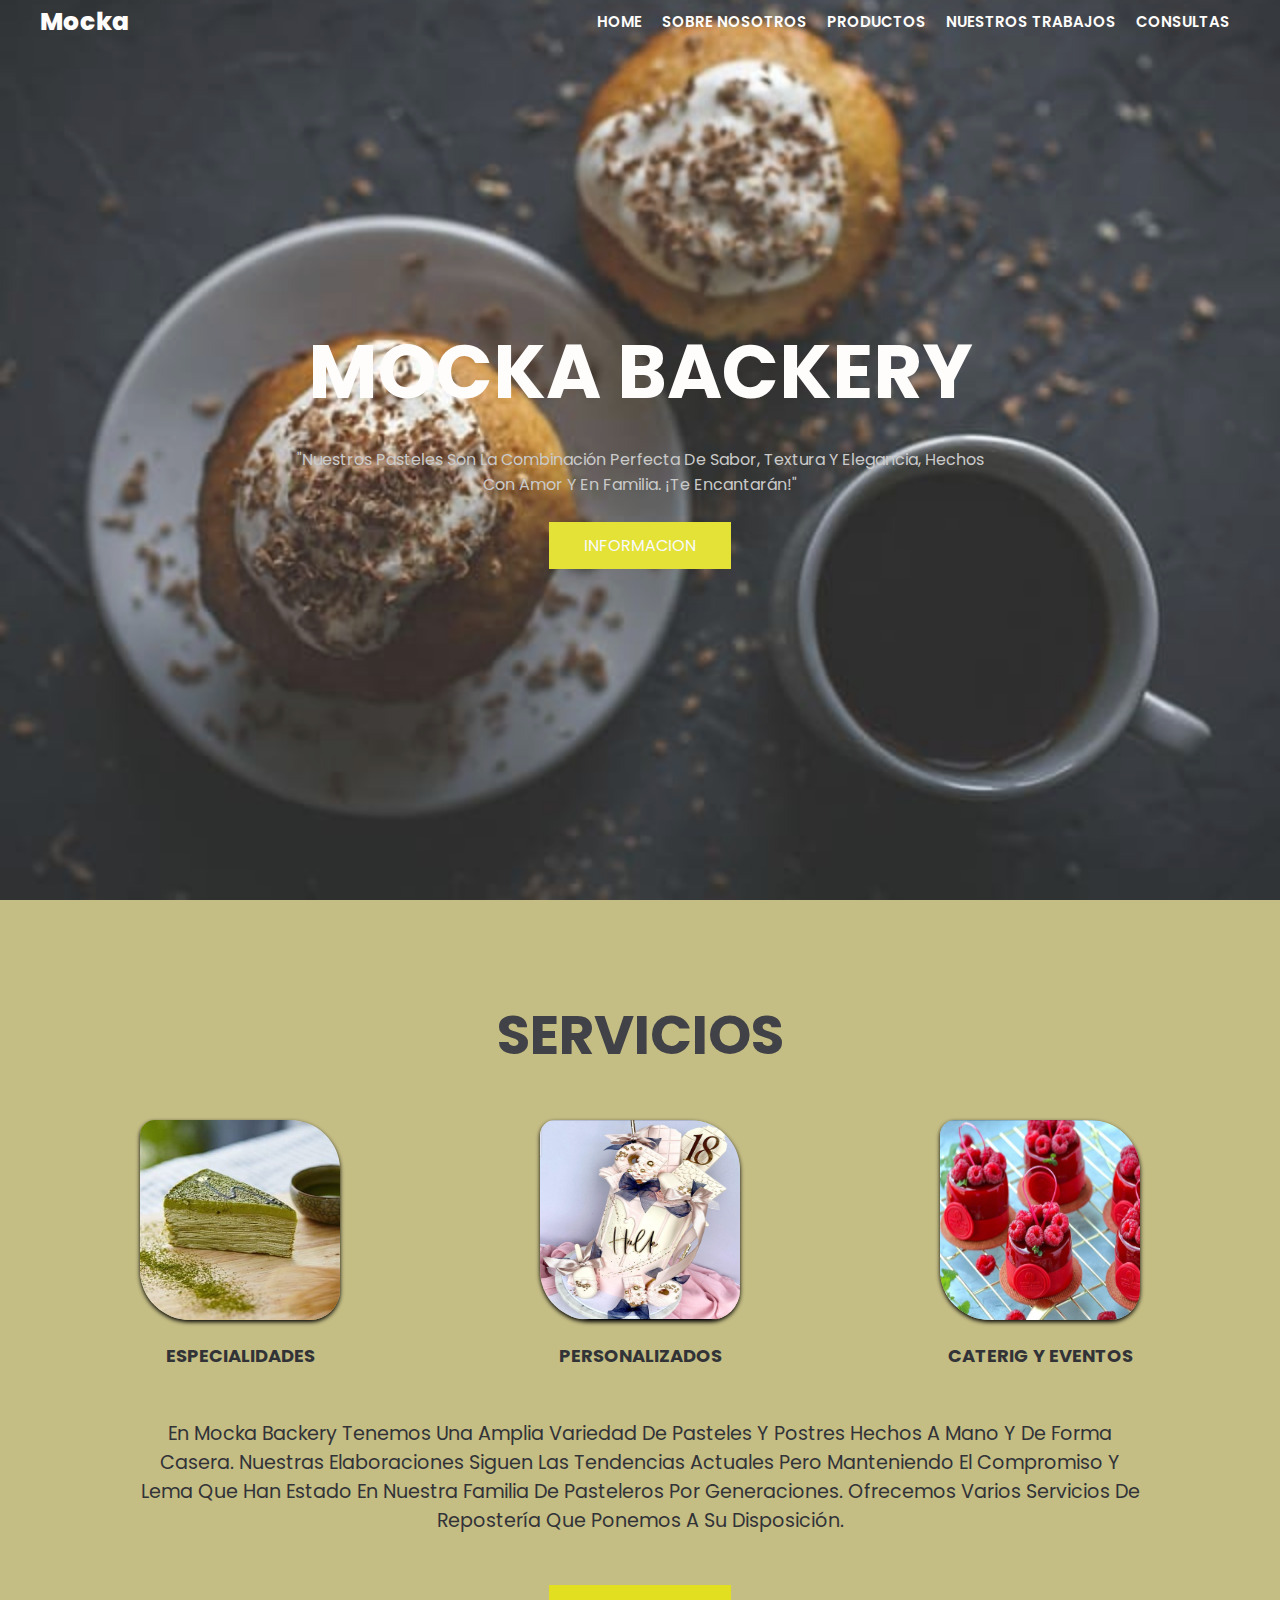
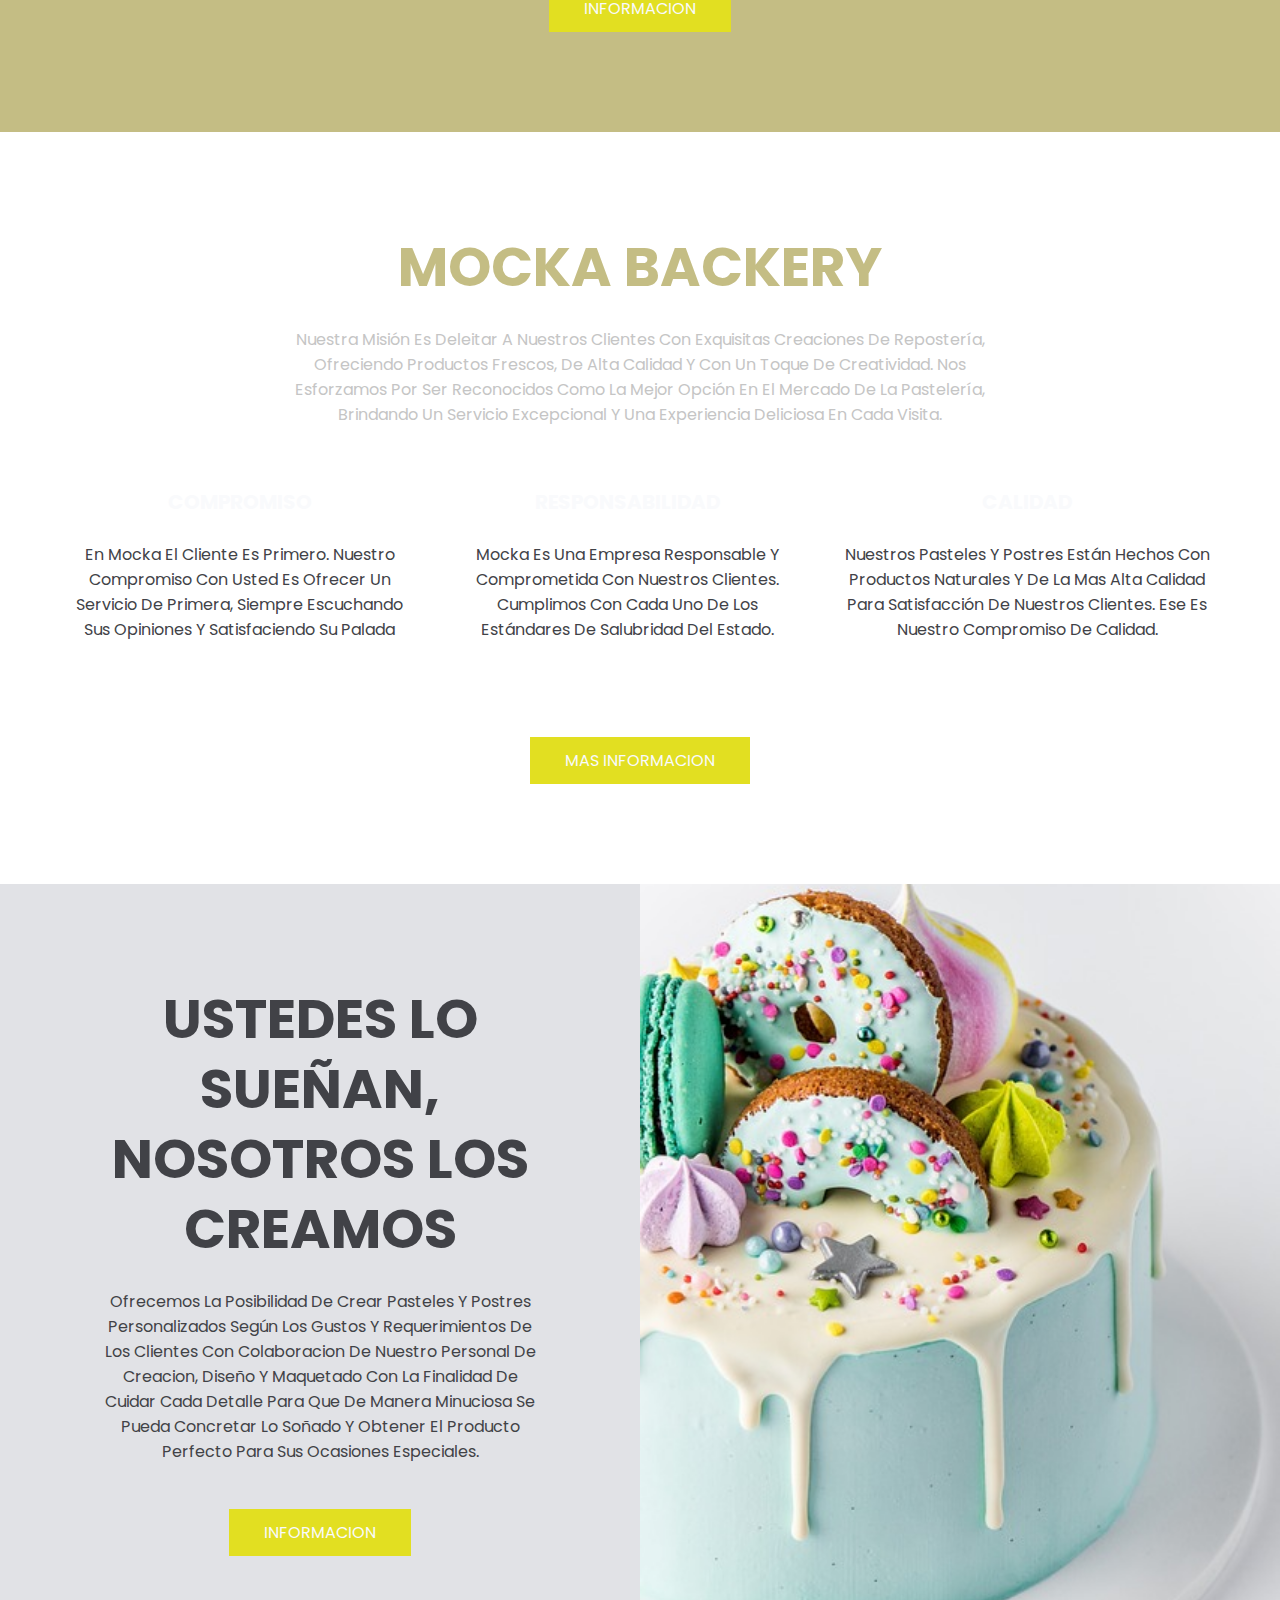
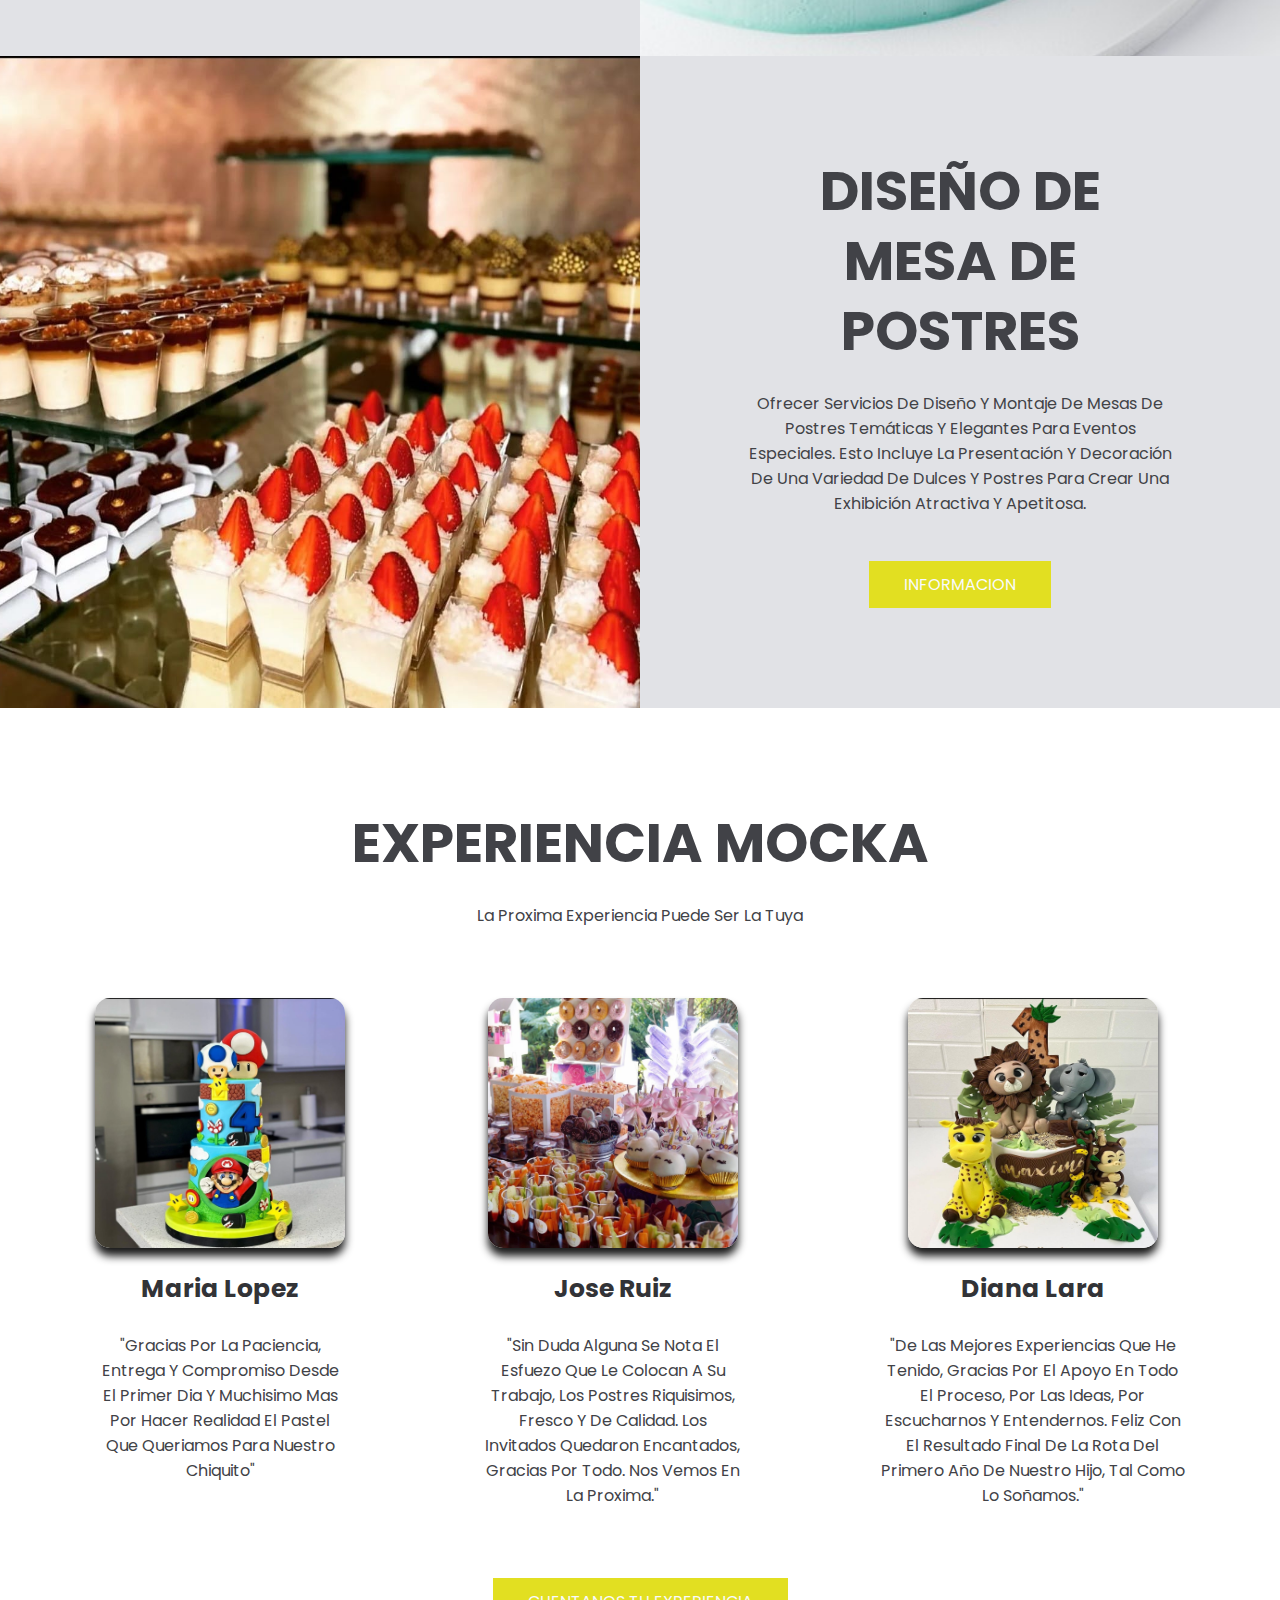
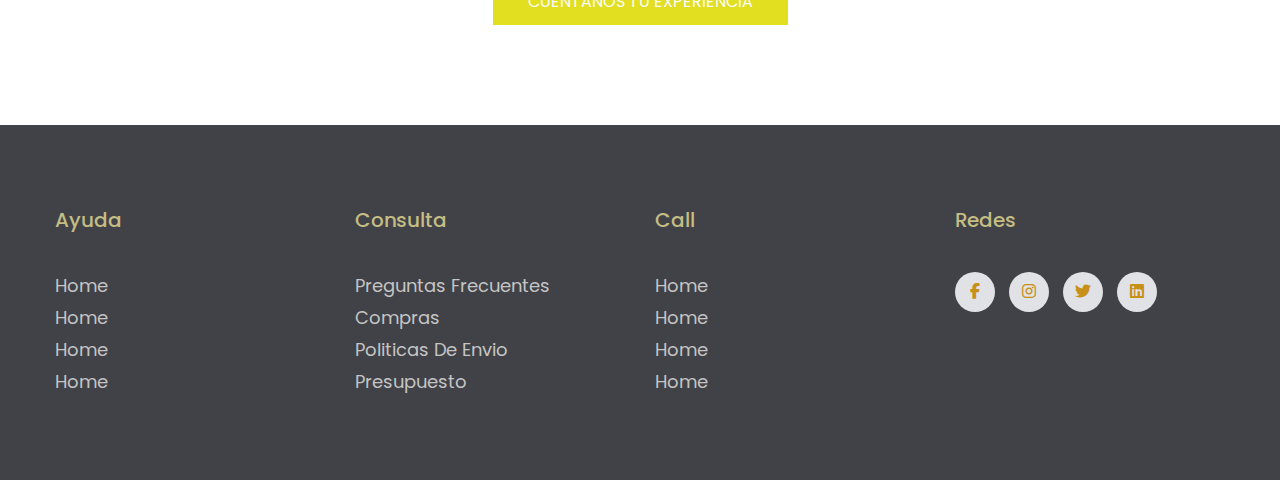
==== commit 5ef6820b: "modificacion de rutas generales" ====
--- a/index.html
+++ b/index.html
@@ -207,7 +207,7 @@
         <div class="footer-row">
 
             <div class="footer-links">
-                <h4>compañia</h4>
+                <h4>ayuda</h4>
                 <ul>
                     <li><a href="#">home</a></li>
                     <li><a href="#">home</a></li>
@@ -217,7 +217,7 @@
             </div>
         
             <div class="footer-links">
-                    <h4>ayuda</h4>
+                    <h4>consulta</h4>
                     <ul>
                         <li><a href="#">preguntas frecuentes</a></li>
                         <li><a href="#">compras</a></li>
@@ -227,7 +227,7 @@
                 </div>
 
             <div class="footer-links">
-                    <h4>compañia</h4>
+                    <h4>call</h4>
                     <ul>
                         <li><a href="#">home</a></li>
                         <li><a href="#">home</a></li>
@@ -236,7 +236,7 @@
                     </ul>
             </div>
             <div class="footer-links">
-                <h4>siguenos</h4>
+                <h4>redes</h4>
                 <div class="redes-link">
                     <a href="#"><i class="fab fa-facebook-f"></i></a>
                     <a href="#"><i class="fab fa-instagram"></i></a>
--- a/css/style.css
+++ b/css/style.css
@@ -1,339 +1,648 @@
 * {
-    margin: 0;
+  margin: 0;
+  padding: 0;
+  box-sizing: border-box;
+  text-decoration: none;
+  list-style: none;
+}
+
+body {
+  font-family: "Poppins", sans-serif;
+  text-transform: capitalize;
+}
+
+.container {
+  max-width: 1200px;
+  margin: 0 auto;
+}
+
+@media (max-width: 768px) {
+  .container {
+    padding: 10px;
+  }
+}
+.menu {
+  position: absolute;
+  top: 0;
+  left: 0;
+  right: 0;
+  display: flex;
+  align-items: center;
+  justify-content: space-between;
+}
+.menu .navbar ul li {
+  position: relative;
+  float: left;
+}
+.menu .navbar ul li a {
+  font-size: 15px;
+  padding: 10px;
+  color: #fffdfc;
+  display: block;
+  font-weight: 600;
+  text-transform: uppercase;
+}
+.menu .navbar ul li a:hover {
+  color: #e2df21;
+}
+.menu-icono {
+  width: 40px;
+}
+.menu label {
+  cursor: pointer;
+  display: none;
+}
+
+.logo {
+  color: #fffdfc;
+  font-size: 25px;
+  font-weight: 800;
+}
+
+#menu {
+  display: none;
+}
+
+.boton-1 {
+  display: inline-block;
+  padding: 11px 35px;
+  background-color: #e2df21;
+  color: rgb(249, 250, 252);
+  text-transform: uppercase;
+}
+.boton-1:hover {
+  background-color: #c79018;
+}
+
+.footer {
+  background-color: #414247;
+  padding: 80px 0;
+}
+.footer-row {
+  display: flex;
+  flex-wrap: wrap;
+}
+.footer-links {
+  width: 25%;
+  padding: 0 15px;
+}
+.footer-links h4 {
+  font-size: 20px;
+  color: #c4bd84;
+  margin-bottom: 25px;
+  font-weight: 500;
+  border-bottom: 2px solid #414247;
+  padding-bottom: 10px;
+  display: inline-block;
+}
+.footer-links ul li a {
+  font-size: 18px;
+  text-decoration: none;
+  color: #c5c5c5;
+  display: block;
+  margin-bottom: 5px;
+  transition: all 0.3s ease;
+}
+.footer-links ul li a:hover {
+  color: #c4bd84;
+  padding-left: 6px;
+}
+
+.redes-link a {
+  display: inline-block;
+  min-height: 40px;
+  width: 40px;
+  background-color: #e1e2e6;
+  margin: 0 10px 10px 0;
+  text-align: center;
+  line-height: 40px;
+  border-radius: 50%;
+  color: #c79018;
+  transition: all 0.5s ease;
+}
+.redes-link a:hover {
+  background-color: #c79018;
+}
+
+@media (max-width: 991px) {
+  .footer-row {
+    text-align: center;
+  }
+  .footer-row-links {
+    width: 100%;
+    margin-bottom: 15px;
+  }
+}
+.header {
+  background-image: url(../img/postre2.jpg);
+  opacity: 0.9;
+  background-position: center bottom;
+  background-repeat: no-repeat;
+  background-size: cover;
+  min-height: 100vh;
+  display: flex;
+  align-items: center;
+}
+.header-contenido {
+  text-align: center;
+}
+.header-contenido h1 {
+  font-size: 75px;
+  line-height: 80px;
+  color: #fffdfc;
+  text-transform: uppercase;
+  margin-bottom: 35px;
+}
+.header-contenido p {
+  font-size: 16px;
+  color: #c5c5c5;
+  padding: 0 250px;
+  margin-bottom: 25px;
+}
+
+.servicios {
+  background-color: #c4bd84;
+  background-position: center center;
+  background-repeat: no-repeat;
+  background-size: cover;
+  padding: 100px 0;
+}
+.servicios-contenido {
+  text-align: center;
+}
+.servicios-contenido h2 {
+  font-size: 55px;
+  line-height: 70px;
+  color: #414247;
+  text-transform: uppercase;
+  margin-bottom: 50px;
+}
+.servicios-contenido p {
+  font-size: 1.2rem;
+  color: #323337;
+  margin-bottom: 50px;
+  padding: 0 100px;
+}
+.servicios-grupo {
+  display: flex;
+  justify-content: space-between;
+  margin-bottom: 50px;
+}
+.servicios-1 {
+  padding: 0 100px;
+}
+.servicios-1 img {
+  width: 200px;
+  height: 200px;
+  margin-bottom: 15px;
+  border-radius: 15px 50px 30px;
+  box-shadow: 0px 2px 4px rgb(0, 0, 0);
+}
+.servicios-1 h3 {
+  color: #323337;
+  font-size: 18px;
+  text-transform: uppercase;
+}
+
+.mocka {
+  padding: 100px 0;
+  background-image: linear-gradient(rgba(0, 0, 0, 0.7), rgba(0, 0, 0, 0.7)), url(../img/header.jfif);
+  position: relative;
+  background-position: center center;
+  background-repeat: no-repeat;
+  background-size: cover;
+  background-attachment: fixed;
+  padding: 100px 0;
+}
+.mocka-contenido {
+  text-align: center;
+}
+.mocka-contenido h2 {
+  font-size: 55px;
+  line-height: 70px;
+  color: #c4bd84;
+  text-transform: uppercase;
+  padding: 0 250px;
+  margin-bottom: 15px;
+}
+.mocka-grupo {
+  display: flex;
+  justify-content: space-between;
+  margin-bottom: 50px;
+}
+.mocka-1 {
+  padding: 0 25px;
+}
+.mocka-1 img {
+  width: 200px;
+}
+.mocka-1 h3 {
+  color: #f9fafc;
+  font-size: 20px;
+  text-transform: uppercase;
+}
+.mocka-1 p {
+  color: #414247;
+}
+
+.texto-p {
+  font-size: 16px;
+  color: #c5c5c5;
+  padding: 0 250px;
+  margin-bottom: 35px;
+}
+
+.general {
+  display: flex;
+}
+.general-1 {
+  width: 50%;
+  padding: 100px 100px 100px 100px;
+  background-color: #e1e2e6;
+  text-align: center;
+}
+.general-2 {
+  background-image: url(../img/indexsueno11.jpg);
+  background-position: center center;
+  background-repeat: no-repeat;
+  background-size: cover;
+  width: 50%;
+}
+.general-3 {
+  background-image: url(../img/mesapostre.jpeg);
+  background-position: center center;
+  background-repeat: no-repeat;
+  background-size: cover;
+  width: 50%;
+}
+
+h2 {
+  font-size: 55px;
+  line-height: 70px;
+  color: #414247;
+  text-transform: uppercase;
+  margin-bottom: 20px;
+}
+
+p {
+  font-size: 16px;
+  color: #414247;
+  margin: 25px 0 45px 0;
+}
+
+.exper {
+  padding: 100px 0;
+  text-align: center;
+}
+.exper-contenido {
+  display: flex;
+  justify-content: space-between;
+  gap: 30px;
+}
+.exper-1 {
+  padding: 25px 55px;
+}
+.exper-1 img {
+  width: 250px;
+  height: 250px;
+  border-radius: 15px;
+  margin-bottom: 15px;
+  box-shadow: 0px 8px 8px rgba(0, 0, 0, 0.9);
+}
+.exper-1 h3 {
+  font-size: 25px;
+  color: #323337;
+}
+
+@media (max-width: 991px) {
+  .menu {
+    padding: 30px;
+  }
+  .menu label {
+    display: initial;
+  }
+  .menu .navbar {
+    position: absolute;
+    top: 100%;
+    left: 0;
+    right: 0;
+    background-color: #323337;
+    display: none;
+  }
+  .menu .navbar ul li {
+    width: 100%;
+  }
+  #menu:checked ~ .navbar { /*para que despliegue la hamburguesa*/
+    display: initial;
+  }
+  .header {
+    min-height: 0vh;
+  }
+  .header-contenido {
+    padding: 100px 30px;
+  }
+  .header-contenido p {
+    padding: 40px;
+  }
+  .mocka {
+    padding: 30px;
+  }
+  .mocka-contenido h2 {
     padding: 0;
-    box-sizing: border-box;
-   }
-
-   /*para eliminar viñetas*/
-ul, ol{
-    list-style: none;
-    color: #0e0d0d;
-}
-
-
-.bg-body-tertiary{
-    background-color:rgb(12, 209, 143) !important
-}
-
-.bg-nosotros{
-    background-color: rgb(32, 207, 207);
-}
-
-.tarjeta-staff{
-    width: 15rem;
-    background-color: rgb(204, 243, 250);
-    border-radius: 10%;
-}
-
-
-/** portada**/
-
-.portada-index{
-    height: 70vh;
-    background-image: url(../img/portada-index-prov.jpg);
-    background-size: cover;
-    background-position: center;
-
-    display: flex;
-    justify-content: center;
-    align-items: center;
-}
-
-.portada-texto-index{
-   background-color: rgba(224, 210, 210, 0.479);
-   font-family: "roboto Condensed";
-    width: 500px;
-    height: 150px;
-    border-radius: 15px;
-
+  }
+  .mocka-grupo {
+    flex-direction: column;
+    margin-bottom: 0;
+  }
+  .texto-p {
+    padding: 0;
+  }
+  .servicios {
+    padding: 30px;
+  }
+  .servicios-contenido p {
+    padding: 0;
+  }
+  .servicios-grupo {
+    flex-direction: column;
+    margin-bottom: 0;
+  }
+  .servicios-1 {
+    margin-bottom: 25px;
+  }
+  .general {
+    flex-direction: column;
+  }
+  .general-1 {
+    width: 100%;
+    padding: 30px;
     text-align: center;
-
-    display: flex;
-    justify-content:center;
-    align-items: center;
-}
-
-.palabra-destacada{
-    font-size: 4rem;
-}
-
-
-
-.frase-index{
-    font-family:"roboto Condensed";
-    height: 15vh;
-    background-color: rgba(211, 55, 128, 0.603);
-    margin: 20px;
-    border: 10px;
-    
+  }
+  .general-2 {
+    display: none;
+  }
+  .general-3 {
+    display: none;
+  }
+  .exper {
+    padding: 30px;
+  }
+  .exper-contenido {
+    flex-direction: column;
+  }
+  .exper-1 {
+    padding: 0;
+  }
+  .exper-1 h3 {
+    text-transform: uppercase;
+  }
+}
+.header-nosotros {
+  background-image: linear-gradient(rgba(0, 0, 0, 0.7), rgba(0, 0, 0, 0.7)), url(../img/group-people-working-out-business-plan-office\ \(1\).jpg);
+  background-position: center bottom;
+  background-repeat: no-repeat;
+  background-size: cover;
+  min-height: 100vh;
+  display: flex;
+  align-items: center;
+}
+
+.header-contenido-nosotros {
+  text-align: center;
+}
+.header-contenido-nosotros h1 {
+  font-size: 55px;
+  line-height: 60px;
+  color: #c4bd84;
+  text-transform: uppercase;
+  margin-bottom: 35px;
+}
+.header-contenido-nosotros p {
+  font-size: 25px;
+  color: #c5c5c5;
+  padding: 0 250px;
+  margin-bottom: 25px;
+}
+
+.nosotros {
+  display: flex;
+}
+.nosotros-1 {
+  width: 50%;
+  padding: 100px 100px 100px 100px;
+  background-color: #e1e2e6;
+  text-align: center;
+}
+.nosotros-2 {
+  background-image: url(../img/chef-kitchen-restaurant-adding-sauce-salad.jpg);
+  background-position: center center;
+  background-repeat: no-repeat;
+  background-size: cover;
+  width: 50%;
+}
+.nosotros-3 {
+  background-image: url(../img/mid-shot-pizza-chef-posing.jpg);
+  background-position: center center;
+  background-repeat: no-repeat;
+  background-size: cover;
+  width: 50%;
+}
+.nosotros-contenido {
+  text-align: center;
+  background-color: #c5ba66;
+}
+.nosotros-contenido h2 {
+  font-size: 45px;
+  line-height: 80px;
+  color: #323337;
+  text-transform: uppercase;
+  margin-bottom: 35px;
+  margin-top: 35px;
+  box-shadow: 0px 8px 8px rgba(0, 0, 0, 0.9);
+}
+.nosotros-contenido p {
+  font-size: 16px;
+  color: #414247;
+  padding: 30px;
+  margin-bottom: 25px;
+}
+
+.mensaje-nosotros {
+  text-align: center;
+  background-color: #c5ba66;
+}
+.mensaje-nosotros h4 {
+  font-size: 25px;
+  line-height: 80px;
+  color: #323337;
+  text-transform: uppercase;
+  margin-bottom: 35px;
+  margin-top: 35px;
+  box-shadow: 0px 8px 8px rgba(0, 0, 0, 0.9);
+}
+
+@media (max-width: 991px) {
+  .nosotros {
+    flex-direction: column;
+  }
+  .nosotros-1 {
+    width: 100%;
+    padding: 30px;
     text-align: center;
-
-    display: flex;
-    justify-content:center;
-    align-items: center;
-    font-size: 100rem;
-    color: aliceblue;
-}
-
-
-
-@media (min-width:768px) {
-    .frase-index{
-        background-image: url(../img/portada-index-prov.jpg);
-    }
-
-}
-
-
-/**============nuestros productos=========**/
-
-.produto-tortas{
-    display: flex;
-    flex-direction: column;
-    align-items: center;
-
-    gap: 30px;
-
-}
-
-.produto-tortas img{
-    width: 95%;
-    height: 300px;
-}
-
-@media (min-width:768px){
-    .produto-tortas{
-        display: grid;
-        grid-template-columns: repeat(2, 1fr);
-        grid-template-rows: repeat();
-
-        padding: 15px;
-    }
-
-}
-
-@media (min-width:1024px){
-    .produto-tortas{
-        display: grid;
-        grid-template-columns: repeat(4, 1fr);
-        grid-template-rows: repeat();
-
-        padding: 15px;
-    }
-}
-
-
-/**galeria trabajos*/
-
-#galeria .col-lg-4{
-    margin: 0 !important;
-    padding: 25px;
-}
-
-#galeria img{
-    width:100%;
-    height: 350px;
-    border: 5px solid #ccc;
-    float: left;
-    margin: 15px;
-    -webkit-transition: margin 0.5s ease-out;
-    -moz-transition: margin 0.5s ease-out;
-    -o-transition: margin 0.5s ease-out;
-}
-#galeria img:hover {
-    border: 5px solid #fff;
-    margin-top: 2px;
-}
-
-/*========servicios=======*/
-.texto-servicio{
-    background-color: brown;
-    font-size: 1.5rem;
-    display: flex;
-    justify-content: center;
-}
-
-.servicios{
-    background-color: brown;
-    margin-bottom: 20px ;
-    display: flex;
-    justify-content:space-around;
-    align-items:center;
-    text-align: center;
-}
-
-.tarjetas-servicios {
-    width: 250px;
-    height: 250px;
-}
-
-.tarjetas-servicios img{
-    width: 100px;
-    height: 100px;
-    border-radius: 50%;
-}
-
-/**PRODUCTOS INDEX**/
-
-.productos-index{
-    margin: 40px;
-    display: flex;
-    justify-content:space-around;
-    align-items:center;
-    text-align: center;
-}
-
-.tarjeta-producto-index {
-    width: 250px;
-    height: 250px;
-}
-
-.tarjeta-producto-index img{
+  }
+  .nosotros-2 {
+    display: none;
+  }
+  .nosotros-3 {
+    display: none;
+  }
+}
+.header-productos {
+  background-image: linear-gradient(rgba(0, 0, 0, 0.7), rgba(0, 0, 0, 0.7)), url(../img/top-view-table-full-sweet-delicious-desserts-cupcakes-donuts-panna-cotta-desserts-candy-pops-tiramisu\ \(1\).jpg);
+  background-position: center bottom;
+  background-repeat: no-repeat;
+  background-size: cover;
+  min-height: 100vh;
+  display: flex;
+  align-items: center;
+}
+
+.card-section {
+  padding: 20px;
+  background-color: #fffdfc;
+  text-align: center;
+}
+
+.contenedor {
+  display: flex;
+  flex-wrap: wrap;
+  justify-content: center;
+}
+
+.card {
+  width: 300px;
+  margin: 20px;
+  background-color: #c4bd84;
+  border-radius: 15px;
+  margin-bottom: 15px;
+  box-shadow: 0px 8px 8px rgba(0, 0, 0, 0.9);
+}
+.card-img {
+  width: 100%;
+  height: 250px;
+  padding: 10px;
+  object-fit: cover;
+}
+.card-content {
+  padding: 20px;
+}
+.card-content h3 {
+  font-size: 20px;
+  color: #323337;
+  margin-bottom: 10px;
+}
+.card-content p {
+  font-size: 16px;
+  color: #414247;
+  margin-bottom: 20px;
+}
+
+.header-trabajos {
+  background-image: linear-gradient(rgba(0, 0, 0, 0.7), rgba(0, 0, 0, 0.7)), url(../img/delicious-sweets-candy-catering\ \(1\).jpg);
+  background-position: center bottom;
+  background-repeat: no-repeat;
+  background-size: cover;
+  min-height: 100vh;
+  display: flex;
+  align-items: center;
+}
+
+.galeria {
+  display: flex;
+  flex-wrap: wrap;
+  justify-content: center;
+  margin: 100px;
+}
+
+.imagen-trabajos {
+  width: 300px;
+  height: 250px;
+  margin: 20px;
+  border-radius: 15px;
+  margin-bottom: 15px;
+  box-shadow: 0px 8px 8px rgba(0, 0, 0, 0.9);
+  overflow: hidden;
+  transition: transform 0.3s;
+}
+.imagen-trabajos img {
+  width: 300px;
+  height: 300px;
+  padding: 10px;
+  object-fit: cover;
+}
+.imagen-trabajos img:hover {
+  transform: scale(1.1);
+}
+
+@media (max-width: 480px) {
+  .imagen-trabajos {
     width: 100%;
-    height: 100%;
-}
-
-/* ----seccion chef */
-
-.seccion-chef{
-    background-color: brown;
-    margin: 20px ;
-    display: flex;
-    justify-content:baseline;
-    align-items:center;
-    text-align: center;
-  }
-  .seccion-chef img{
-    width: 100%;
-    height: 800px;
-  }
-
-.biografia-chef{
-    font-family: 'Inter';
-    font-size: 1.5rem;
-
-}
-.titulos-medianos{
-    font-family:"roboto Condensed" ;
-    font-size: 2rem;
-}
-
-/* frase instragram */
-
-.frase-instagram{
-        background-color: rgba(18, 48, 180, 0.774);
-        width: 60%;
-        height: 50px;
-        margin-left: 25%;
-        border: 10px;
-        border-radius: 15px;
-        
-        text-align: center;
-    
-        display: flex;
-        justify-content:center;
-        align-items: center;
-        font-size: 2rem;
-    }
-
-    /* tarjetas */
-
-.tarjetas-index{
-   
-    margin: 20px;
-    padding: 20px;
-    display: flex;
-    justify-content:space-around;
-    align-items:center;
-    text-align: center;
-    
-}
-
-.tarjetas-metodos {
-    background-color: aquamarine;
-    width: 25%;
-    height: 10px;
-    margin: 20px;
-    padding: 45px;
-    border-color: black;
-    border-width: 1px;
-    border-style: solid;
-    }
-
-    /* mas vendidos */
-.mas-vendidos{
-    background-color: brown;
-    font-size: 1.5rem;
-    display: flex;
-    justify-content: center;
-    }
-
-.mas-vendidos-index{
-    margin: 40px;
-    display: flex;
-    justify-content:space-around;
-    align-items:center;
-    text-align: center;
-    }
-    
-.producto-ind{
-        width: 250px;
-        height: 250px;
-    }
-.producto-ind img{
-        width: 100%;
-        height: 100%;
-    }
-
-
-    /**formulario*/
-
-    .formulario{
-        background: #18bedb;
-        -webkit-background-size: cover;
-        background-size: cover;
-        background-attachment: fixed;
-    }
-    .contenedor .form .form-header .form-title{
-        font-weight: normal;
-        font-family: 'Roboto Condensed', sans-serif;
-        color: #ccc;
-    }
-    
-    .contenedor .form .form-header .form-title span{
-    color: #fff;
-    
-    }
-    
-    .contenedor .form {
-        background: rgba(0,0,0,0. .6);
-        width: 90%;
-        max-width: 650px;
-        margin: auto;
-        padding: 5px 35px;
-        margin-top: 30px;
-        padding-bottom: 30px;
-        border-radius: 3px;
-    }
-    
-    .contenedor .form .form-label{
-        display: block;
-        color: #ff8516;
-        font-size: 16px;
-        font-family: 'Roboto Condensed', sans-serif;
-    
-    }
-    
-    .contenedor .form .form-input .form-textarea{
-        background: rgba(0,0,0,0. .7);
-        border: none;
-        outline: none;
-        border-bottom: 2px solid #ff851b;
-        width: 100px;
-        padding: 12px;
-        margin-bottom: 20px;
-        border-radius: 2px;
-        font-size: 14px;
-        color: #fff;
-        font-family: roboto;
-    }    +    height: 200px;
+    margin: 10px;
+    overflow: hidden;
+    transition: transform 0.3s;
+  }
+}
+.header-consultas {
+  background-image: linear-gradient(rgba(0, 0, 0, 0.7), rgba(0, 0, 0, 0.7)), url(../img/postre5.jpg);
+  background-position: center bottom;
+  background-repeat: no-repeat;
+  background-size: cover;
+  min-height: 100vh;
+  display: flex;
+  align-items: center;
+}
+
+.contenedor {
+  max-width: 800px;
+  margin: auto;
+  padding: 50px;
+  text-align: center;
+  background-image: linear-gradient(rgba(0, 0, 0, 0.7), rgba(0, 0, 0, 0.7)), url(../img/postre\ \(1\).jpg);
+  border-radius: 15px;
+  box-shadow: 0px 8px 8px rgba(0, 0, 0, 0.9);
+}
+.contenedor h2 {
+  text-align: center;
+  color: #c5ba66;
+}
+.contenedor-consulta form {
+  display: flex;
+  flex-direction: column;
+}
+
+.form-group {
+  margin-bottom: 20px;
+}
+.form-group label {
+  font-weight: bold;
+}
+.form-group input, .form-group textarea {
+  width: 100%;
+  padding: 10px;
+  border: 1px solid #ccc;
+  border-radius: 4px;
+}
+.form-group button {
+  padding: 10px 20px;
+  background-color: #c5ba66;
+  color: #fffdfc;
+  border: none;
+  border-radius: 4px;
+  cursor: pointer;
+}
+.form-group button:hover {
+  background-color: #45a049;
+}
+
+/*# sourceMappingURL=style.css.map */
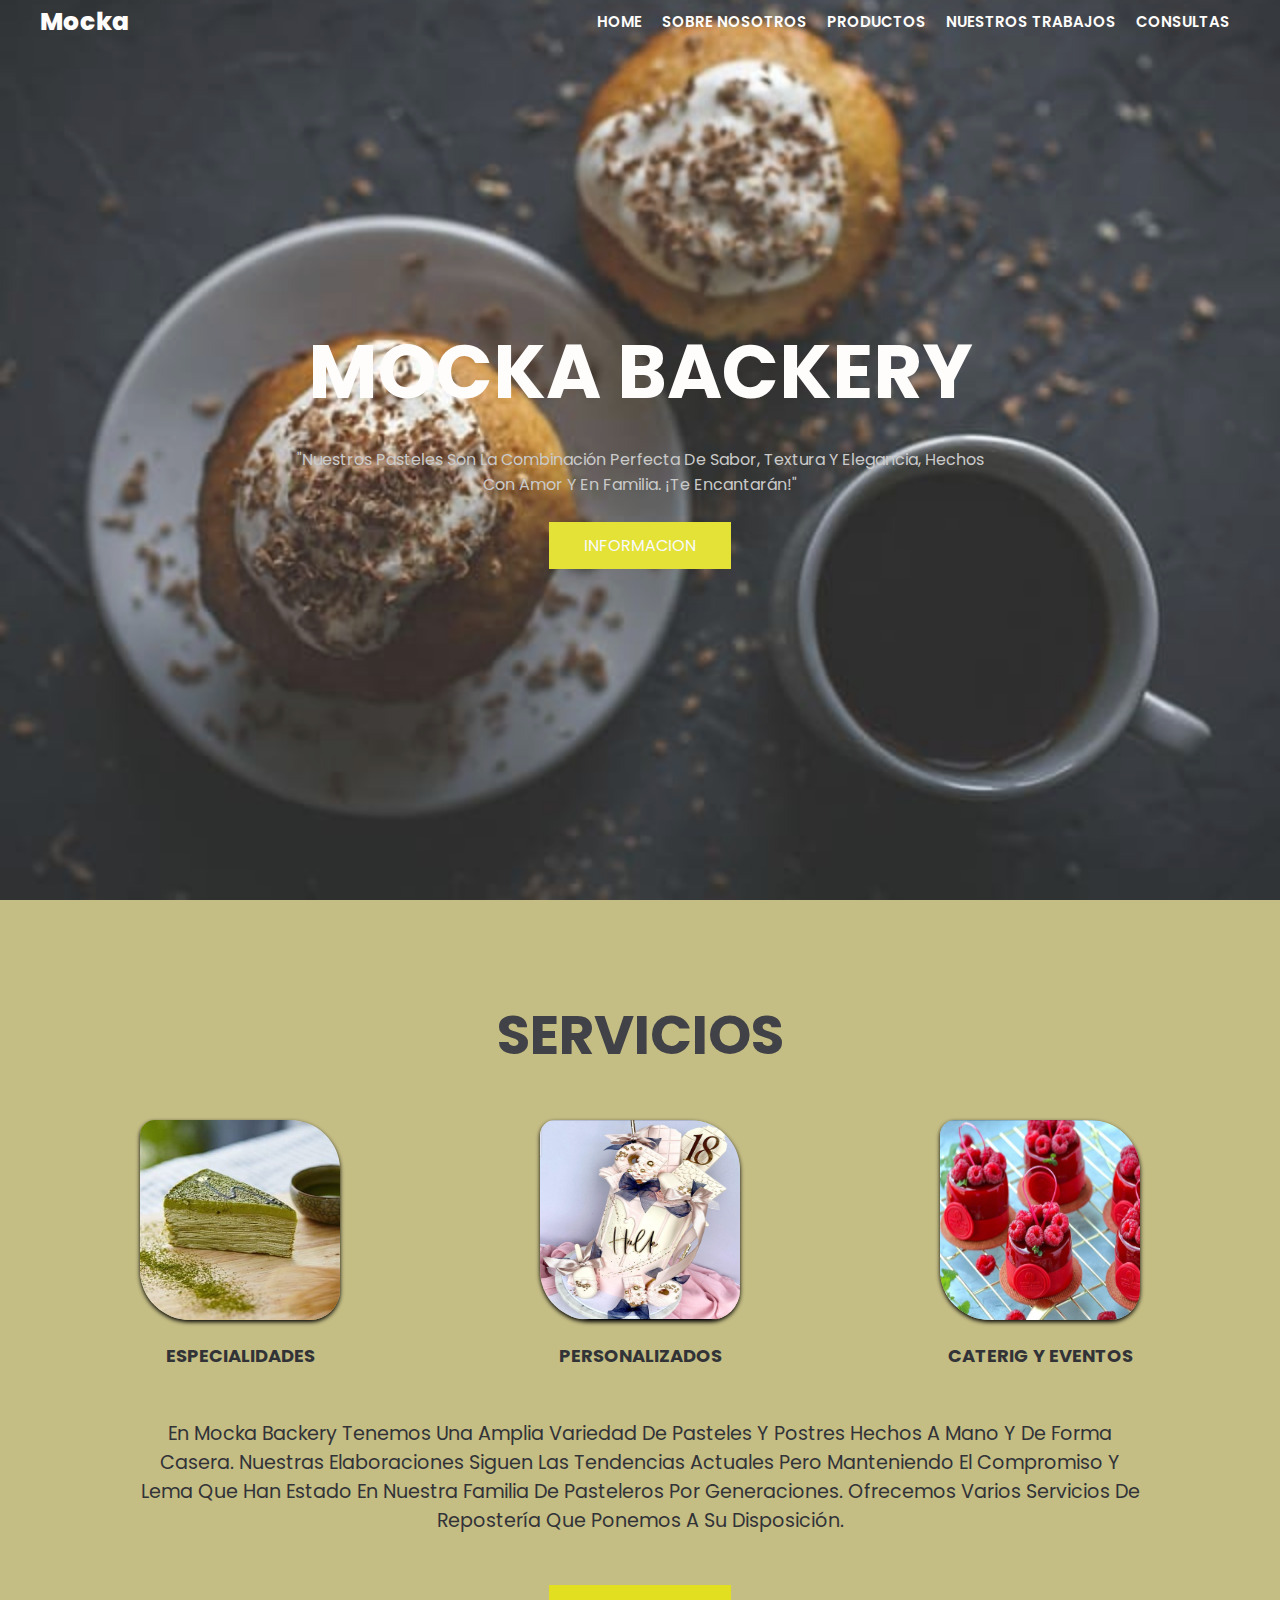
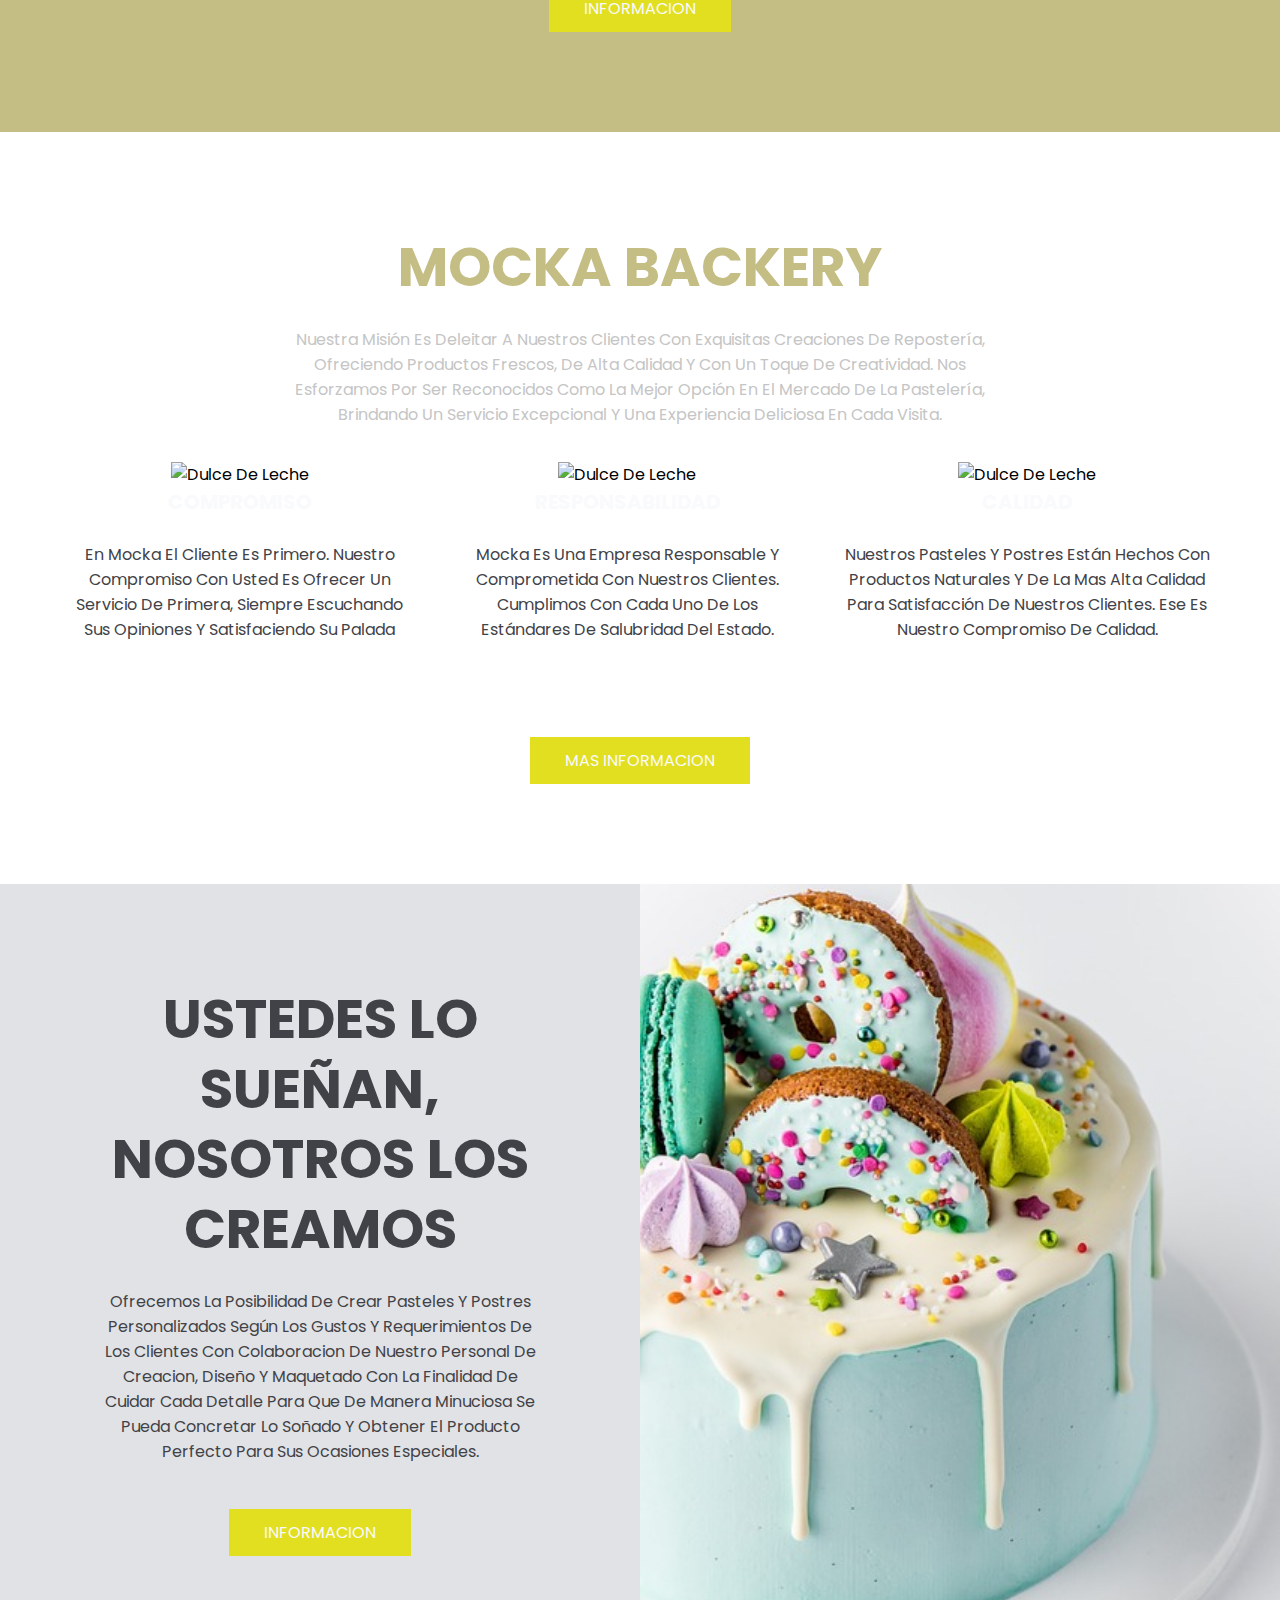
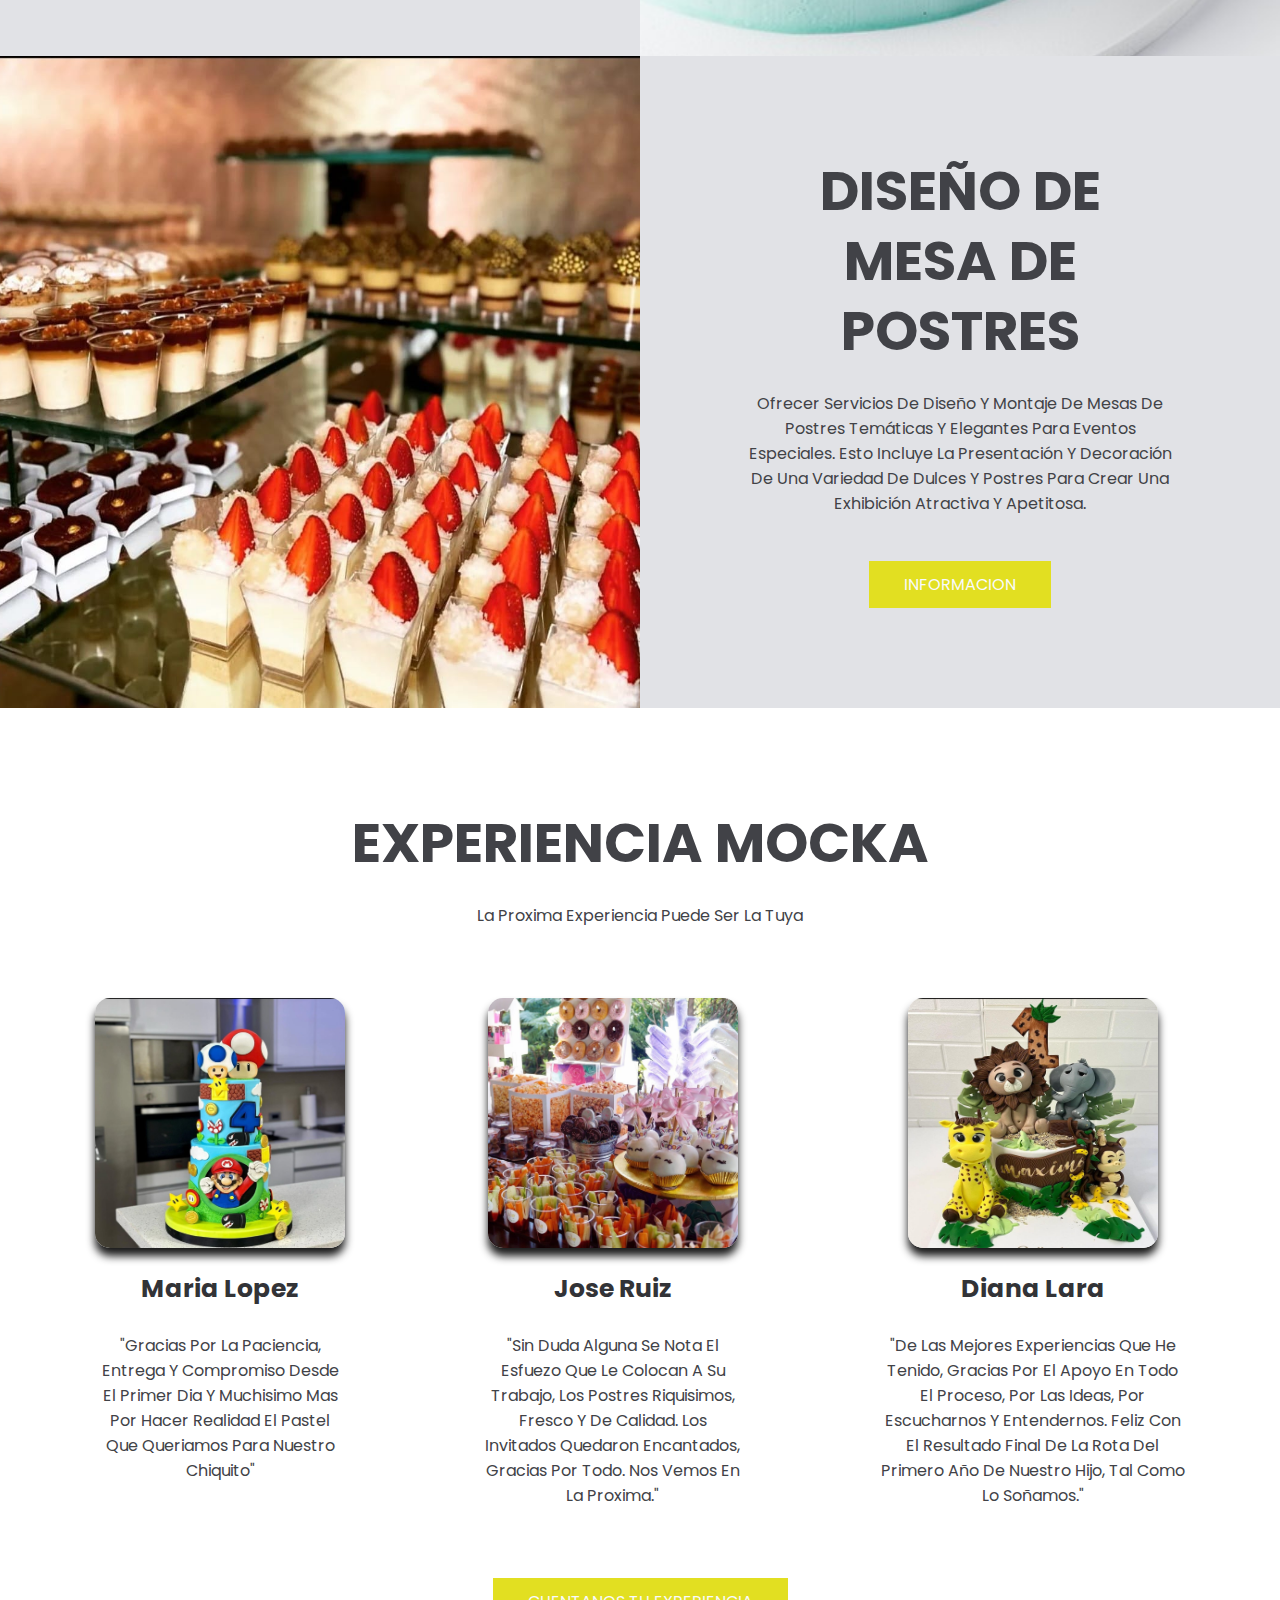
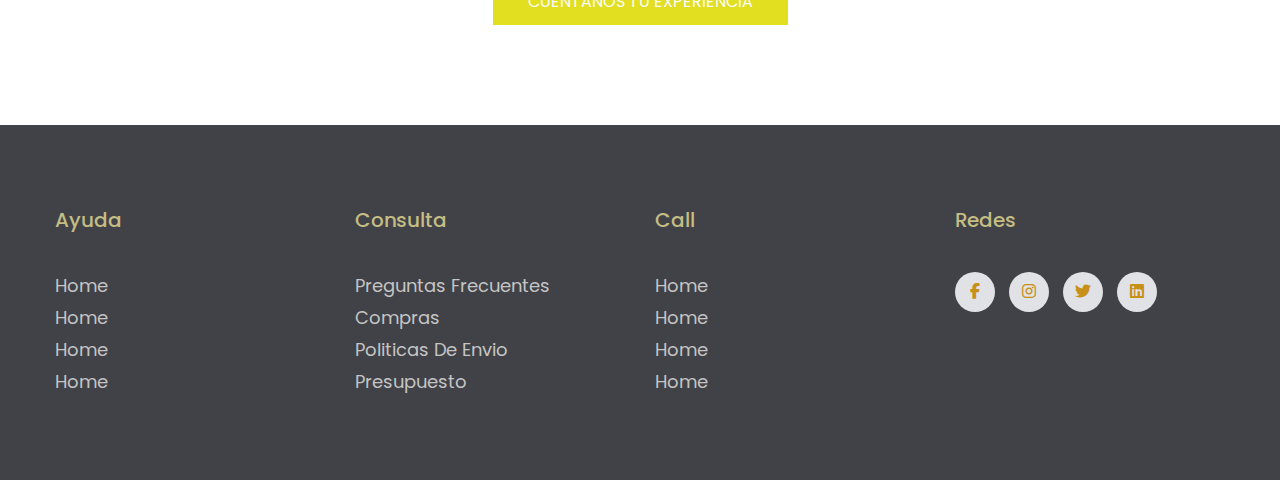
==== commit 40830906: "se agregan las descripciones de imagenes" ====
--- a/index.html
+++ b/index.html
@@ -25,7 +25,7 @@
         <a href="#" class="logo">mocka</a>
         <input type="checkbox" id="menu"> 
         <label for="menu">
-            <img src="img/menu-burguer2.png" class="menu-icono"  alt="">
+            <img src="img/menu-burguer2.png" class="menu-icono"  alt="menu hamburguesa">
         </label>
         <nav class="navbar">
             <ul>
@@ -51,7 +51,6 @@
 </header>
 
 
-<!--=============servicios- conteido mas relevante=========-->
 <main >
      
     <section class="servicios">
@@ -63,17 +62,17 @@
             <div class="servicios-grupo">
     
                 <div class="servicios-1">
-                    <img src="img/especialidadmac.jpeg" alt="#">
+                    <img src="img/especialidadmac.jpeg" alt="porcion de torta de matcha y pistacho">
                     <h3>especialidades</h3>
                 </div>
     
                 <div class="servicios-1">
-                    <img src="img/personalizados.jpg" alt="#">
+                    <img src="img/personalizados.jpg" alt="torta decorada">
                     <h3>personalizados</h3>
                 </div>
     
                 <div class="servicios-1">
-                    <img src="img/cateringyeventos.jpeg" alt="#">
+                    <img src="img/cateringyeventos.jpeg" alt="porciones de mini tortas de frambuesa">
                     <h3>caterig y eventos</h3>
                 </div>
             </div>
@@ -100,7 +99,7 @@
 
         <div class="mocka-grupo">
             <div class="mocka-1">
-                <img src="img/dulce-de-leche.jpg" alt="">
+                <img src="img/dulce-de-leche.jpg" alt="dulce de leche">
                 <h3>compromiso</h3>
                 <p>
                     En mocka el cliente es primero. Nuestro compromiso con usted es ofrecer un servicio de primera, siempre escuchando sus opiniones y satisfaciendo su palada
@@ -108,14 +107,14 @@
             </div>
 
             <div class="mocka-1">
-                <img src="img/dulce-de-leche.jpg" alt="">
+                <img src="img/dulce-de-leche.jpg" alt="dulce de leche">
                 <h3>responsabilidad</h3>
                 <p>
                     mocka es una empresa responsable y comprometida con nuestros clientes. Cumplimos con cada uno de los estándares de salubridad del Estado.
             </div>
 
             <div class="mocka-1">
-                <img src="img/dulce-de-leche.jpg" alt="">
+                <img src="img/dulce-de-leche.jpg" alt="dulce de leche">
                 <h3>calidad</h3>
                 <p>
                     Nuestros pasteles y postres están hechos con productos naturales y de la mas alta calidad para satisfacción de nuestros clientes. Ese es nuestro compromiso de calidad.
@@ -171,21 +170,21 @@
 
     <div class="exper-contenido">
         <div class="exper-1">
-            <img src="img/experiencia.jpeg" alt="">
+            <img src="img/experiencia.jpeg" alt="torta tematica de mario bross">
             <h3>maria lopez</h3>
             <p>
                 "gracias por la paciencia, entrega y compromiso desde el primer dia y muchisimo mas por hacer realidad el pastel que queriamos para nuestro chiquito"
             </p>  
         </div>
         <div class="exper-1">
-            <img src="img/mesasulce.jpeg" alt="">
+            <img src="img/mesasulce.jpeg" alt="mesa de dulces">
             <h3>jose ruiz</h3>
             <p>
                 "sin duda alguna se nota el esfuezo que le colocan a su trabajo, los postres riquisimos, fresco y de calidad. los invitados quedaron encantados, gracias por todo. nos vemos en la proxima."
             </p>  
         </div>
         <div class="exper-1">
-            <img src="img/primerano.jpeg" alt="">
+            <img src="img/primerano.jpeg" alt="torta tematica de la selva con munecos 3d">
             <h3>diana lara</h3>
             <p>
                 "de las mejores experiencias que he tenido, gracias por el apoyo en todo el proceso, por las ideas, por escucharnos y entendernos. feliz con el resultado final de la rota del primero año de nuestro hijo, tal como lo soñamos."
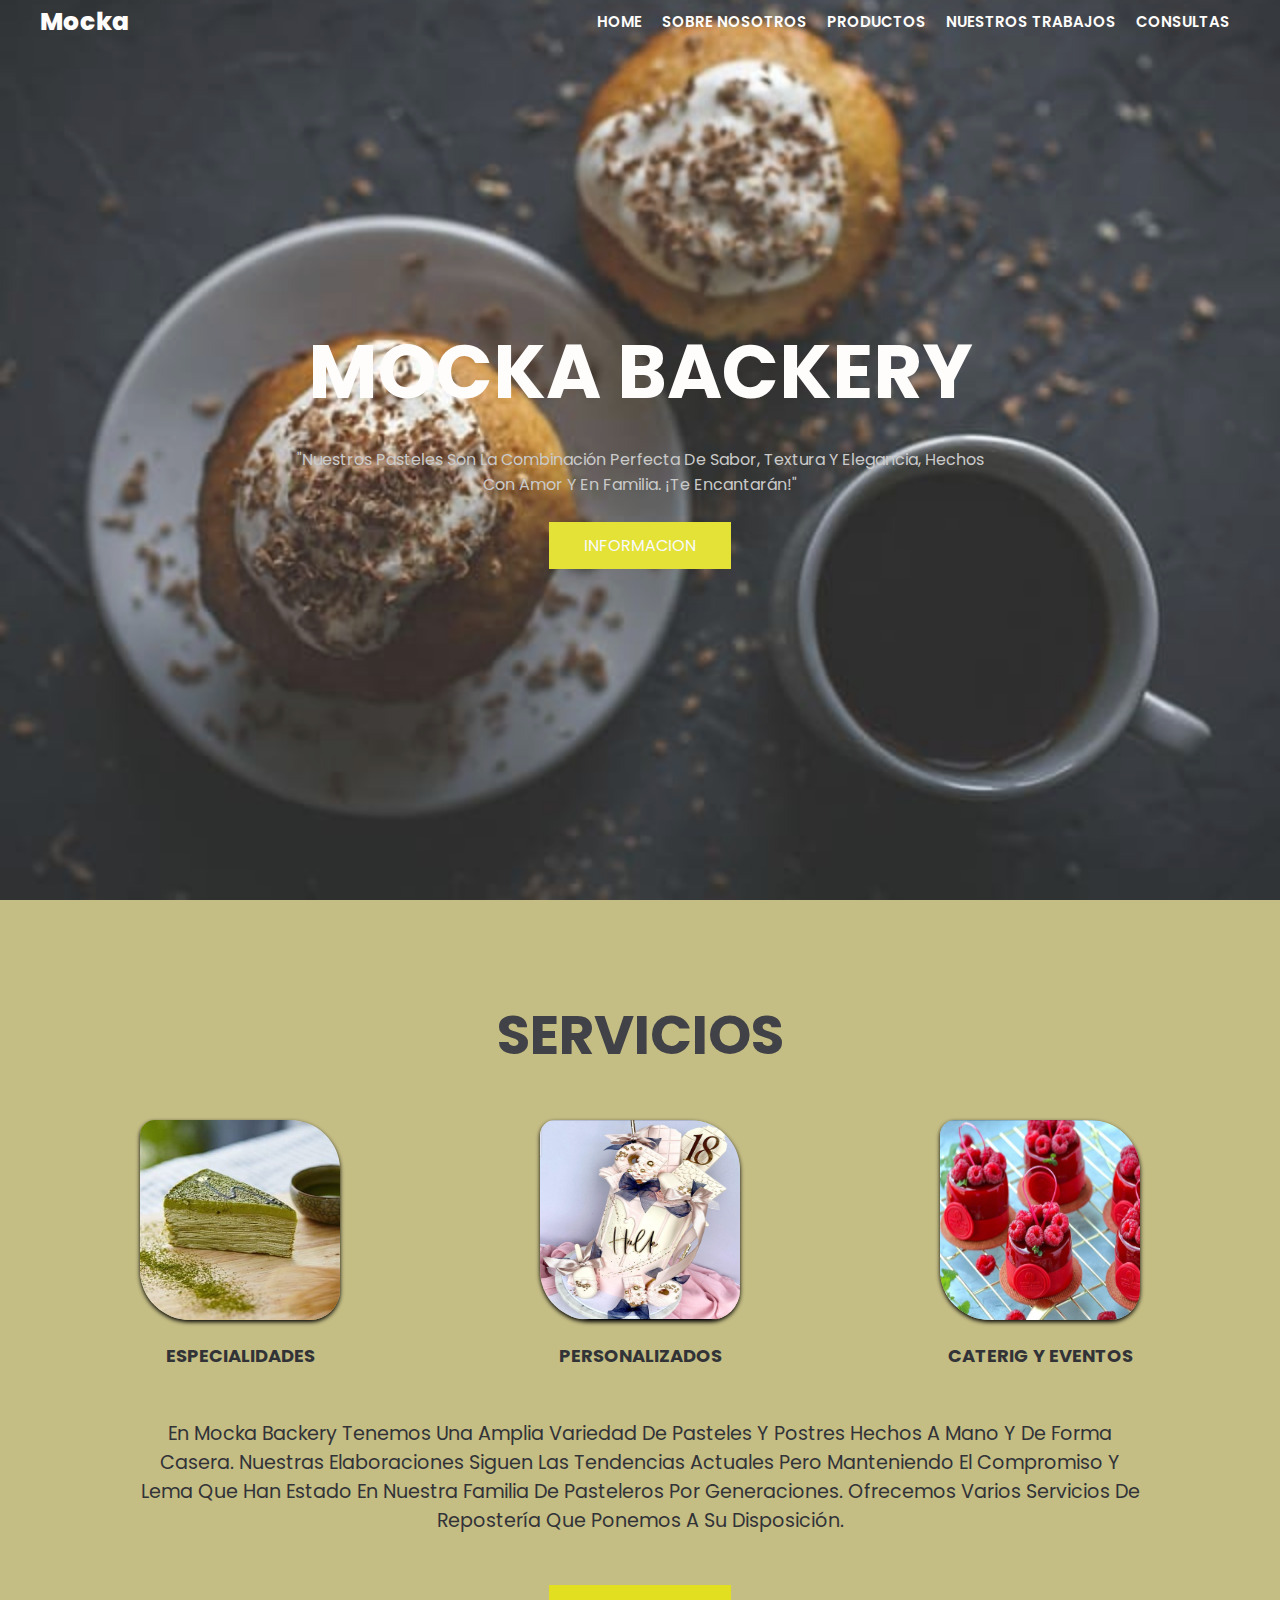
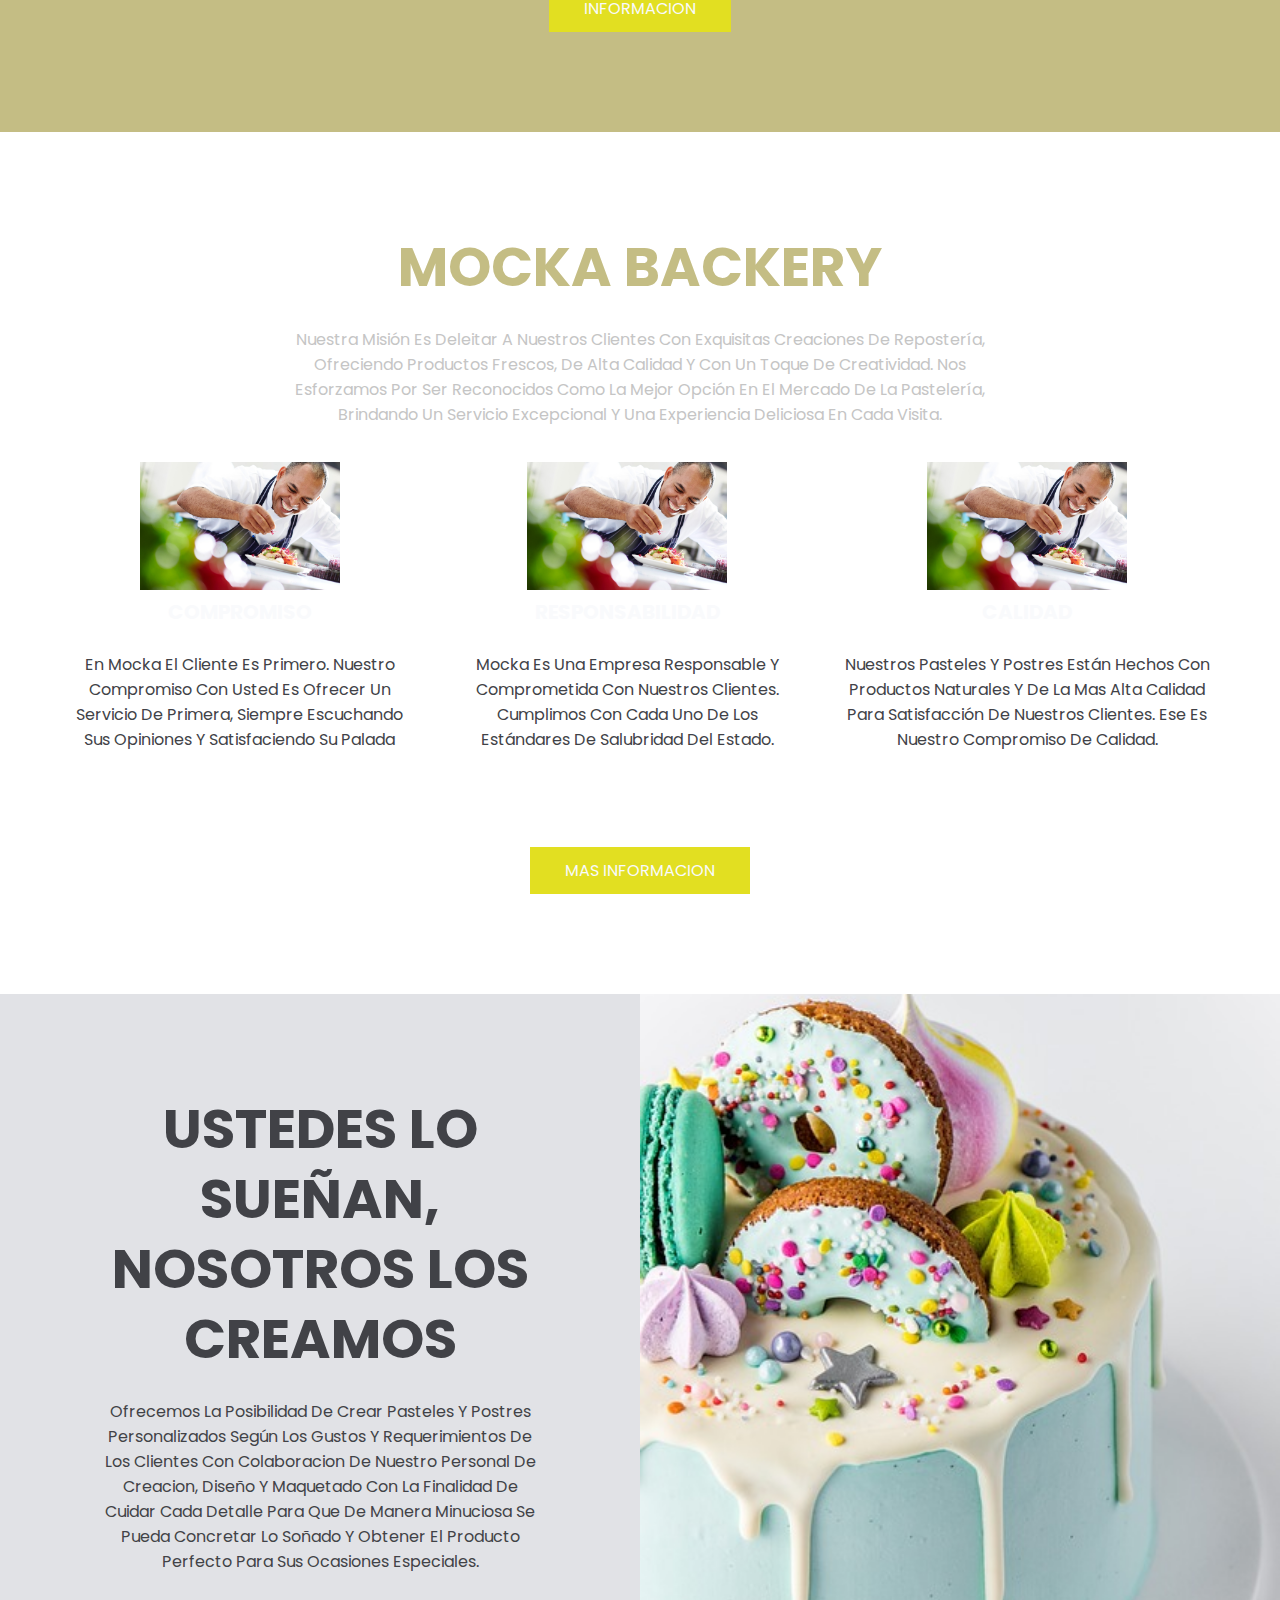
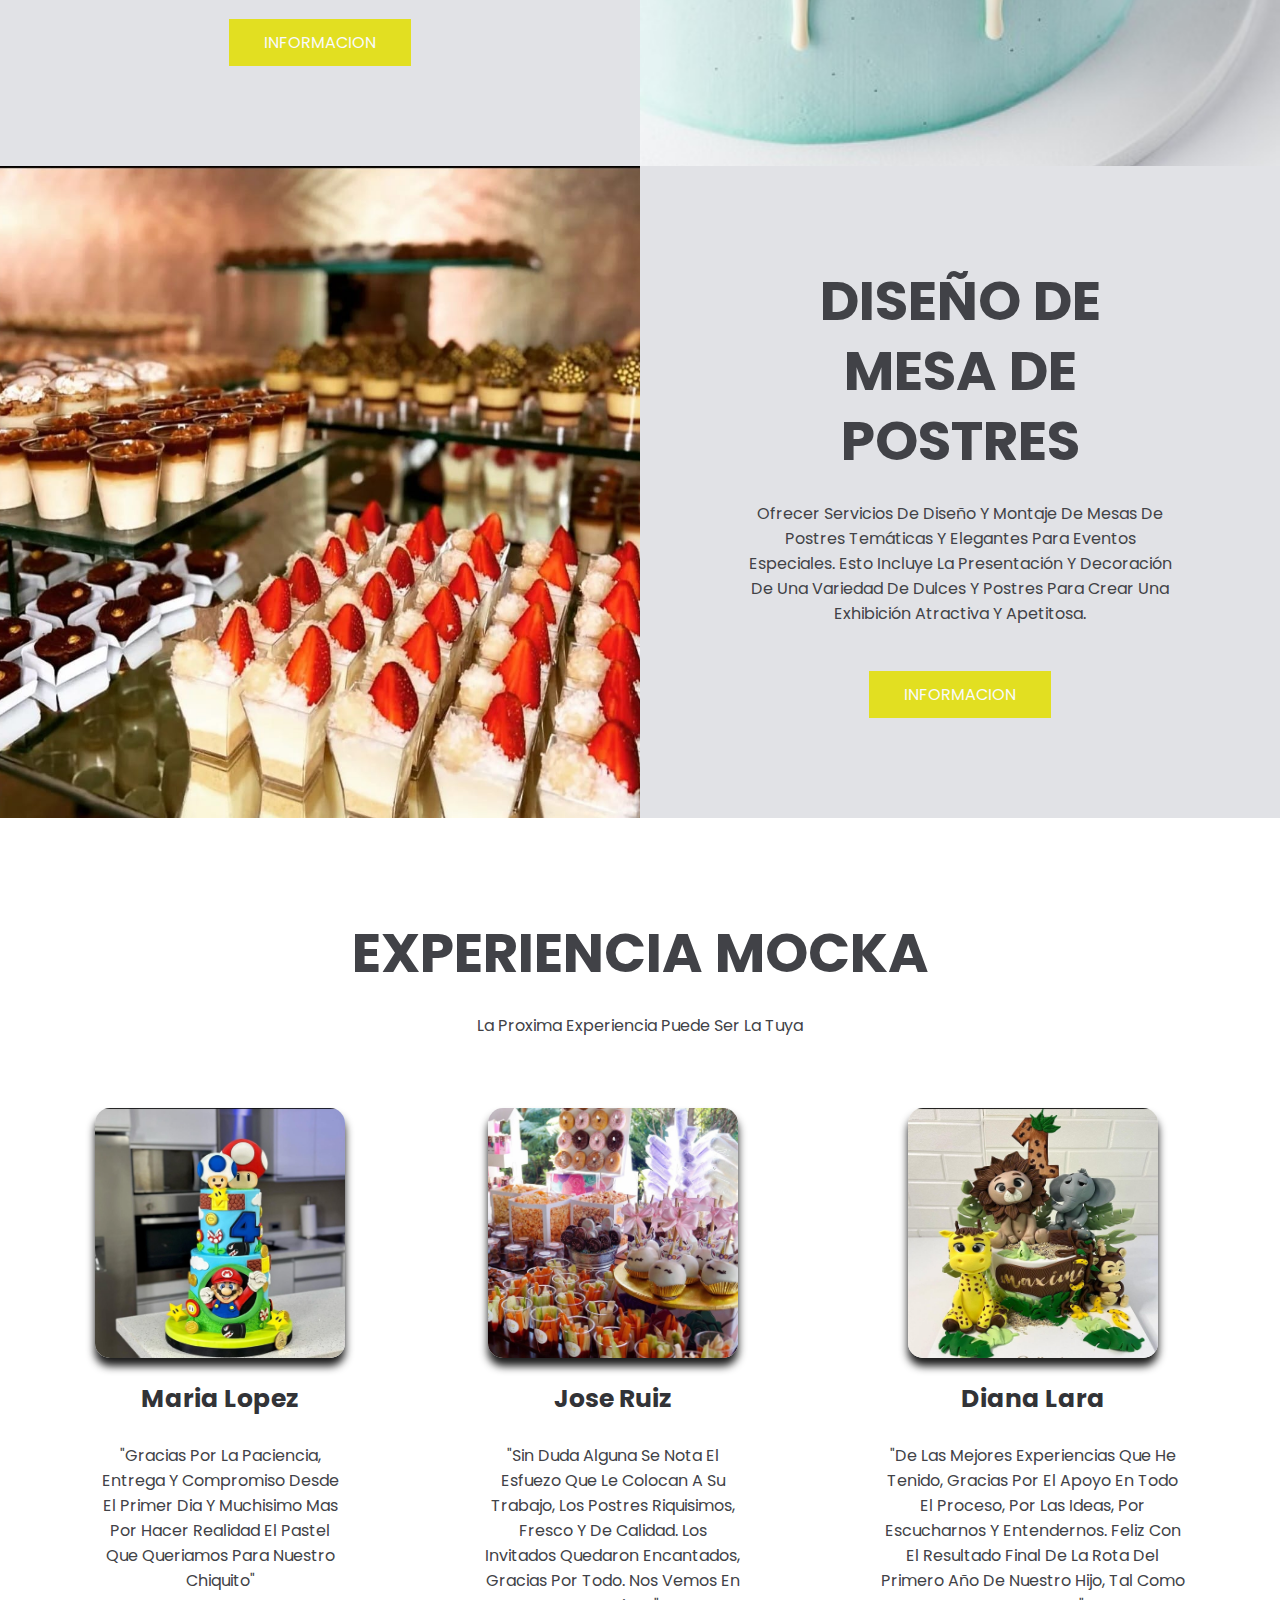
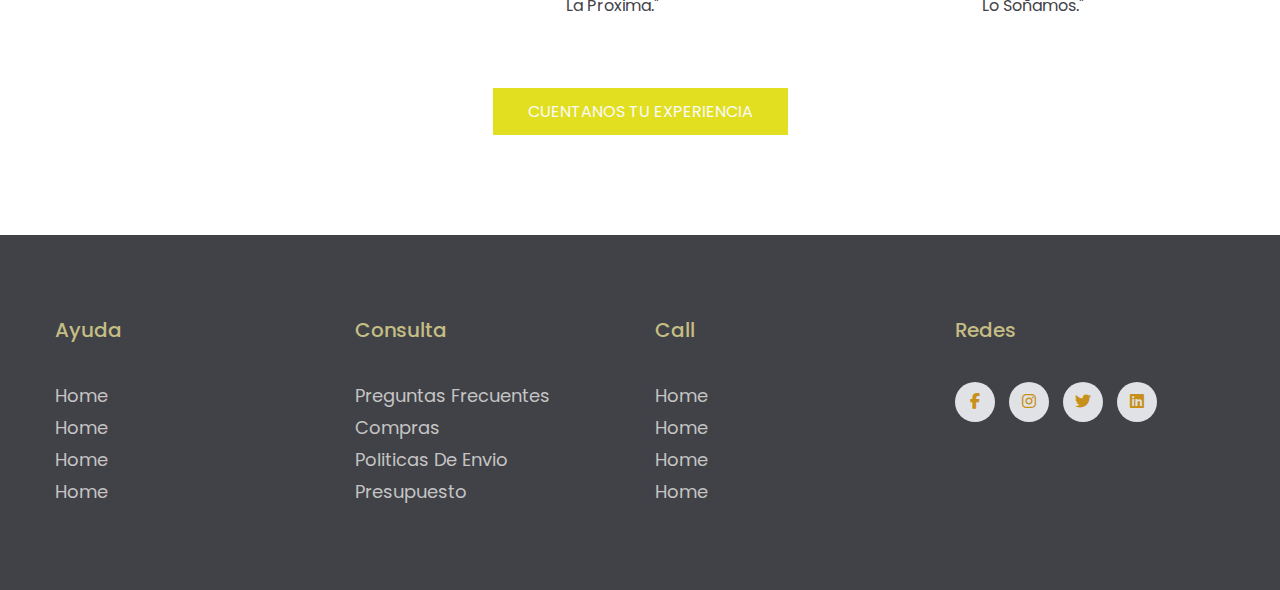
==== commit 69fb1edf: "se agregan y modifican imagenes" ====
--- a/index.html
+++ b/index.html
@@ -1,221 +1,229 @@
 <!DOCTYPE html>
 <html lang="en">
+
 <head>
     <meta charset="UTF-8">
     <meta http-equiv="X-UA-Compatible" content="IE=edge">
     <meta name="viewport" content="width=
     , initial-scale=1.0">
-    
-    <!--tipografia-->
     <link rel="preconnect" href="https://fonts.googleapis.com">
     <link rel="preconnect" href="https://fonts.gstatic.com" crossorigin>
-    <link href="https://fonts.googleapis.com/css2?family=Poppins:wght@400;500;600;800&family=Roboto:wght@300;400;500;700&display=swap" rel="stylesheet">
-    <!--fin tipografia-->
+    <link
+     href="https://fonts.googleapis.com/css2?family=Poppins:wght@400;500;600;800&family=Roboto:wght@300;400;500;700&display=swap"
+    rel="stylesheet">
     <link rel="stylesheet" href="./css/style.css">
     <title>las mejores tortas y postres de bariloche| mocka backery</title>
-    <meta name="description" content="te ofrecemos una amplia selección de pasteles y postres de alta calidad y personalizados con delivery gratis en bariloche">
-    <!--libresia para usar iconos-->
+    <meta name="description"
+        content="te ofrecemos una amplia selección de pasteles y postres de alta calidad y personalizados con delivery gratis en bariloche">
     <link rel="stylesheet" href="https://cdnjs.cloudflare.com/ajax/libs/font-awesome/6.2.1/css/all.min.css">
 </head>
+
 <body>
-  
-<header class="header">
-
-    <div class="menu container">
-        <a href="#" class="logo">mocka</a>
-        <input type="checkbox" id="menu"> 
-        <label for="menu">
-            <img src="img/menu-burguer2.png" class="menu-icono"  alt="menu hamburguesa">
-        </label>
-        <nav class="navbar">
-            <ul>
-                <li><a href="#">home</a></li>
-                <li><a href="./pages/sobre-nosotros.html">sobre nosotros</a></li>
-                <li><a href="./pages/productos.html">productos</a></li>
-                <li><a href="./pages/nuestros-trabajos.html">nuestros trabajos</a></li>
-                <li><a href="./pages/consultas.html">consultas</a></li>
-                
-            </ul>
-        </nav>
-    </div>
-
-    <div class="header-contenido container">
-        <h1>mocka backery</h1>
-        <p>
-            "Nuestros pasteles son la combinación perfecta de sabor, textura y elegancia, hechos con amor y en familia. ¡Te encantarán!"
-        </p>
-        <a href="#" class="boton-1">informacion</a>
-
-    </div>
-
-</header>
-
-
-<main >
-     
-    <section class="servicios">
-
-        <div class="servicios-contenido container">
-
-            <h2>servicios</h2>
-    
-            <div class="servicios-grupo">
-    
-                <div class="servicios-1">
-                    <img src="img/especialidadmac.jpeg" alt="porcion de torta de matcha y pistacho">
-                    <h3>especialidades</h3>
-                </div>
-    
-                <div class="servicios-1">
-                    <img src="img/personalizados.jpg" alt="torta decorada">
-                    <h3>personalizados</h3>
-                </div>
-    
-                <div class="servicios-1">
-                    <img src="img/cateringyeventos.jpeg" alt="porciones de mini tortas de frambuesa">
-                    <h3>caterig y eventos</h3>
-                </div>
-            </div>
+
+    <header class="header">
+
+        <div class="menu container">
+            <a href="#" class="logo">mocka</a>
+            <input type="checkbox" id="menu">
+            <label for="menu">
+                <img src="img/menu-burguer2.png" class="menu-icono" alt="menu hamburguesa">
+            </label>
+            <nav class="navbar">
+                <ul>
+                    <li><a href="#">home</a></li>
+                    <li><a href="./pages/sobre-nosotros.html">sobre nosotros</a></li>
+                    <li><a href="./pages/productos.html">productos</a></li>
+                    <li><a href="./pages/nuestros-trabajos.html">nuestros trabajos</a></li>
+                    <li><a href="./pages/consultas.html">consultas</a></li>
+
+                </ul>
+            </nav>
+        </div>
+
+        <div class="header-contenido container">
+            <h1>mocka backery</h1>
             <p>
-                En mocka backery tenemos una amplia variedad de pasteles y postres hechos a mano y de forma casera. Nuestras elaboraciones siguen las tendencias actuales pero manteniendo el compromiso y lema que han estado en nuestra Familia de pasteleros por generaciones. Ofrecemos varios servicios de repostería que ponemos a su disposición.
+                "Nuestros pasteles son la combinación perfecta de sabor, textura y elegancia, hechos con amor y en
+                familia. ¡Te encantarán!"
             </p>
             <a href="#" class="boton-1">informacion</a>
-    
+
         </div>
 
-    </section>
-
-<!--====================================-->
-<section class="mocka" >
-
-
-    <div class="mocka-contenido container">
-
-        <h2>mocka backery</h2>
-        <p class="texto-p">
-            Nuestra misión es deleitar a nuestros clientes con exquisitas creaciones de repostería, ofreciendo productos frescos, de alta calidad y con un toque de creatividad. Nos esforzamos por ser reconocidos como la mejor opción en el mercado de la pastelería, brindando un servicio excepcional y una experiencia deliciosa en cada visita.
-           
-        </p>
-
-        <div class="mocka-grupo">
-            <div class="mocka-1">
-                <img src="img/dulce-de-leche.jpg" alt="dulce de leche">
-                <h3>compromiso</h3>
+    </header>
+
+
+    <main>
+
+        <section class="servicios">
+
+            <div class="servicios-contenido container">
+
+                <h2>servicios</h2>
+
+                <div class="servicios-grupo">
+
+                    <div class="servicios-1">
+                        <img src="img/especialidadmac.jpeg" alt="porcion de torta de matcha y pistacho">
+                        <h3>especialidades</h3>
+                    </div>
+
+                    <div class="servicios-1">
+                        <img src="img/personalizados.jpg" alt="torta decorada">
+                        <h3>personalizados</h3>
+                    </div>
+
+                    <div class="servicios-1">
+                        <img src="img/cateringyeventos.jpeg" alt="porciones de mini tortas de frambuesa">
+                        <h3>caterig y eventos</h3>
+                    </div>
+                </div>
                 <p>
-                    En mocka el cliente es primero. Nuestro compromiso con usted es ofrecer un servicio de primera, siempre escuchando sus opiniones y satisfaciendo su palada
-                </p>
-            </div>
-
-            <div class="mocka-1">
-                <img src="img/dulce-de-leche.jpg" alt="dulce de leche">
-                <h3>responsabilidad</h3>
+                    En mocka backery tenemos una amplia variedad de pasteles y postres hechos a mano y de forma casera.
+                    Nuestras elaboraciones siguen las tendencias actuales pero manteniendo el compromiso y lema que han
+                    estado en nuestra Familia de pasteleros por generaciones. Ofrecemos varios servicios de repostería
+                    que ponemos a su disposición.
+                </p>
+                <a href="#" class="boton-1">informacion</a>
+
+            </div>
+
+        </section>
+
+        <section class="mocka">
+
+
+            <div class="mocka-contenido container">
+
+                <h2>mocka backery</h2>
+                <p class="texto-p">
+                    Nuestra misión es deleitar a nuestros clientes con exquisitas creaciones de repostería, ofreciendo
+                    productos frescos, de alta calidad y con un toque de creatividad. Nos esforzamos por ser reconocidos
+                    como la mejor opción en el mercado de la pastelería, brindando un servicio excepcional y una
+                    experiencia deliciosa en cada visita.
+
+                </p>
+
+                <div class="mocka-grupo">
+                    <div class="mocka-1">
+                        <img src="img/nosotross.jpg" alt="cheff cocinando">
+                        <h3>compromiso</h3>
+                        <p>
+                            En mocka el cliente es primero. Nuestro compromiso con usted es ofrecer un servicio de
+                            primera, siempre escuchando sus opiniones y satisfaciendo su palada
+                        </p>
+                    </div>
+
+                    <div class="mocka-1">
+                        <img src="img/nosotross.jpg" alt="cheff cocinando">
+                        <h3>responsabilidad</h3>
+                        <p>
+                            mocka es una empresa responsable y comprometida con nuestros clientes. Cumplimos con cada
+                            uno de los estándares de salubridad del Estado.
+                    </div>
+
+                    <div class="mocka-1">
+                        <img src="img/nosotross.jpg" alt="cheff cocinando">
+                        <h3>calidad</h3>
+                        <p>
+                            Nuestros pasteles y postres están hechos con productos naturales y de la mas alta calidad
+                            para satisfacción de nuestros clientes. Ese es nuestro compromiso de calidad.
+                        </p>
+                    </div>
+                </div>
+
+                <a href="#" class="boton-1">mas informacion</a>
+            </div>
+
+        </section>
+
+        <section class="general">
+
+            <div class="general-1">
+                <h2>ustedes lo sueñan, nosotros los creamos</h2>
                 <p>
-                    mocka es una empresa responsable y comprometida con nuestros clientes. Cumplimos con cada uno de los estándares de salubridad del Estado.
-            </div>
-
-            <div class="mocka-1">
-                <img src="img/dulce-de-leche.jpg" alt="dulce de leche">
-                <h3>calidad</h3>
+                    Ofrecemos la posibilidad de crear pasteles y postres personalizados según los gustos y
+                    requerimientos de los clientes con colaboracion de nuestro personal de creacion, diseño y maquetado
+                    con la finalidad de cuidar cada detalle para que de manera minuciosa se pueda concretar lo soñado y
+                    obtener el producto perfecto para sus ocasiones especiales.
+                </p>
+                <a href="#" class="boton-1">informacion</a>
+            </div>
+
+            <div class="general-2"></div>
+
+        </section>
+
+        <section class="general">
+
+            <div class="general-3"></div>
+
+            <div class="general-1">
+                <h2>diseño de mesa de postres</h2>
                 <p>
-                    Nuestros pasteles y postres están hechos con productos naturales y de la mas alta calidad para satisfacción de nuestros clientes. Ese es nuestro compromiso de calidad.
-                </p>
-            </div>
-        </div>
-
-        <a href="#" class="boton-1">mas informacion</a>
-    </div>
-
-</section>
-
-
-
-<!--============================general====================-->
-
-<section class="general">
-
-    <div class="general-1">
-        <h2>ustedes lo sueñan, nosotros los creamos</h2>
-        <p>
-            Ofrecemos la posibilidad de crear pasteles y postres personalizados según los gustos y requerimientos de los clientes con colaboracion de nuestro personal de creacion, diseño y maquetado con la finalidad de cuidar cada detalle para que de manera minuciosa se pueda concretar lo soñado y obtener el producto perfecto para sus ocasiones especiales.
-        </p>
-        <a href="#" class="boton-1">informacion</a>
-    </div>
-
-     <div class="general-2"></div>
-
-</section>
-
-<section class="general">
-
-    <div class="general-3"></div>
-
-    <div class="general-1">
-        <h2>diseño de mesa de postres</h2>
-        <p>
-            Ofrecer servicios de diseño y montaje de mesas de postres temáticas y elegantes para eventos especiales. Esto incluye la presentación y decoración de una variedad de dulces y postres para crear una exhibición atractiva y apetitosa.
-        </p>
-        <a href="#" class="boton-1">informacion</a>
-    </div>
-</section>
-
-
-
-
-<!--=================================================-->
-
-<section class="exper container">
-
-    <h2>experiencia mocka</h2>
-    <p>la proxima experiencia puede ser la tuya</p>
-
-    <div class="exper-contenido">
-        <div class="exper-1">
-            <img src="img/experiencia.jpeg" alt="torta tematica de mario bross">
-            <h3>maria lopez</h3>
-            <p>
-                "gracias por la paciencia, entrega y compromiso desde el primer dia y muchisimo mas por hacer realidad el pastel que queriamos para nuestro chiquito"
-            </p>  
-        </div>
-        <div class="exper-1">
-            <img src="img/mesasulce.jpeg" alt="mesa de dulces">
-            <h3>jose ruiz</h3>
-            <p>
-                "sin duda alguna se nota el esfuezo que le colocan a su trabajo, los postres riquisimos, fresco y de calidad. los invitados quedaron encantados, gracias por todo. nos vemos en la proxima."
-            </p>  
-        </div>
-        <div class="exper-1">
-            <img src="img/primerano.jpeg" alt="torta tematica de la selva con munecos 3d">
-            <h3>diana lara</h3>
-            <p>
-                "de las mejores experiencias que he tenido, gracias por el apoyo en todo el proceso, por las ideas, por escucharnos y entendernos. feliz con el resultado final de la rota del primero año de nuestro hijo, tal como lo soñamos."
-        </div>
-
-    </div>
-    <a href="#" class="boton-1">cuentanos tu experiencia</a>
-
-</section>
-   
-
-</main>
-
-<!--==================FOOTER============-->
-
-<footer class="footer">
-    <div class="container">
-
-        <div class="footer-row">
-
-            <div class="footer-links">
-                <h4>ayuda</h4>
-                <ul>
-                    <li><a href="#">home</a></li>
-                    <li><a href="#">home</a></li>
-                    <li><a href="#">home</a></li>
-                    <li><a href="#">home</a></li>
-                </ul>
-            </div>
-        
-            <div class="footer-links">
+                    Ofrecer servicios de diseño y montaje de mesas de postres temáticas y elegantes para eventos
+                    especiales. Esto incluye la presentación y decoración de una variedad de dulces y postres para crear
+                    una exhibición atractiva y apetitosa.
+                </p>
+                <a href="#" class="boton-1">informacion</a>
+            </div>
+        </section>
+
+        <section class="exper container">
+
+            <h2>experiencia mocka</h2>
+            <p>la proxima experiencia puede ser la tuya</p>
+
+            <div class="exper-contenido">
+                <div class="exper-1">
+                    <img src="img/experiencia.jpeg" alt="torta tematica de mario bross">
+                    <h3>maria lopez</h3>
+                    <p>
+                        "gracias por la paciencia, entrega y compromiso desde el primer dia y muchisimo mas por hacer
+                        realidad el pastel que queriamos para nuestro chiquito"
+                    </p>
+                </div>
+                <div class="exper-1">
+                    <img src="img/mesasulce.jpeg" alt="mesa de dulces">
+                    <h3>jose ruiz</h3>
+                    <p>
+                        "sin duda alguna se nota el esfuezo que le colocan a su trabajo, los postres riquisimos, fresco
+                        y de calidad. los invitados quedaron encantados, gracias por todo. nos vemos en la proxima."
+                    </p>
+                </div>
+                <div class="exper-1">
+                    <img src="img/primerano.jpeg" alt="torta tematica de la selva con munecos 3d">
+                    <h3>diana lara</h3>
+                    <p>
+                        "de las mejores experiencias que he tenido, gracias por el apoyo en todo el proceso, por las
+                        ideas, por escucharnos y entendernos. feliz con el resultado final de la rota del primero año de
+                        nuestro hijo, tal como lo soñamos."
+                </div>
+
+            </div>
+            <a href="#" class="boton-1">cuentanos tu experiencia</a>
+
+        </section>
+
+
+    </main>
+
+    <footer class="footer">
+        <div class="container">
+
+            <div class="footer-row">
+
+                <div class="footer-links">
+                    <h4>ayuda</h4>
+                    <ul>
+                        <li><a href="#">home</a></li>
+                        <li><a href="#">home</a></li>
+                        <li><a href="#">home</a></li>
+                        <li><a href="#">home</a></li>
+                    </ul>
+                </div>
+
+                <div class="footer-links">
                     <h4>consulta</h4>
                     <ul>
                         <li><a href="#">preguntas frecuentes</a></li>
@@ -225,7 +233,7 @@
                     </ul>
                 </div>
 
-            <div class="footer-links">
+                <div class="footer-links">
                     <h4>call</h4>
                     <ul>
                         <li><a href="#">home</a></li>
@@ -233,26 +241,27 @@
                         <li><a href="#">home</a></li>
                         <li><a href="#">home</a></li>
                     </ul>
-            </div>
-            <div class="footer-links">
-                <h4>redes</h4>
-                <div class="redes-link">
-                    <a href="#"><i class="fab fa-facebook-f"></i></a>
-                    <a href="#"><i class="fab fa-instagram"></i></a>
-                    <a href="#"><i class="fab fa-twitter"></i></a>
-                    <a href="#"><i class="fab fa-linkedin"></i></a>
-
-
-                </div>
-            </div>
+                </div>
+                <div class="footer-links">
+                    <h4>redes</h4>
+                    <div class="redes-link">
+                        <a href="#"><i class="fab fa-facebook-f"></i></a>
+                        <a href="#"><i class="fab fa-instagram"></i></a>
+                        <a href="#"><i class="fab fa-twitter"></i></a>
+                        <a href="#"><i class="fab fa-linkedin"></i></a>
+
+
+                    </div>
+                </div>
+            </div>
+
         </div>
-           
-    </div>
-
-
-</footer>
-
-
-    
+
+
+    </footer>
+
+
+
 </body>
+
 </html>